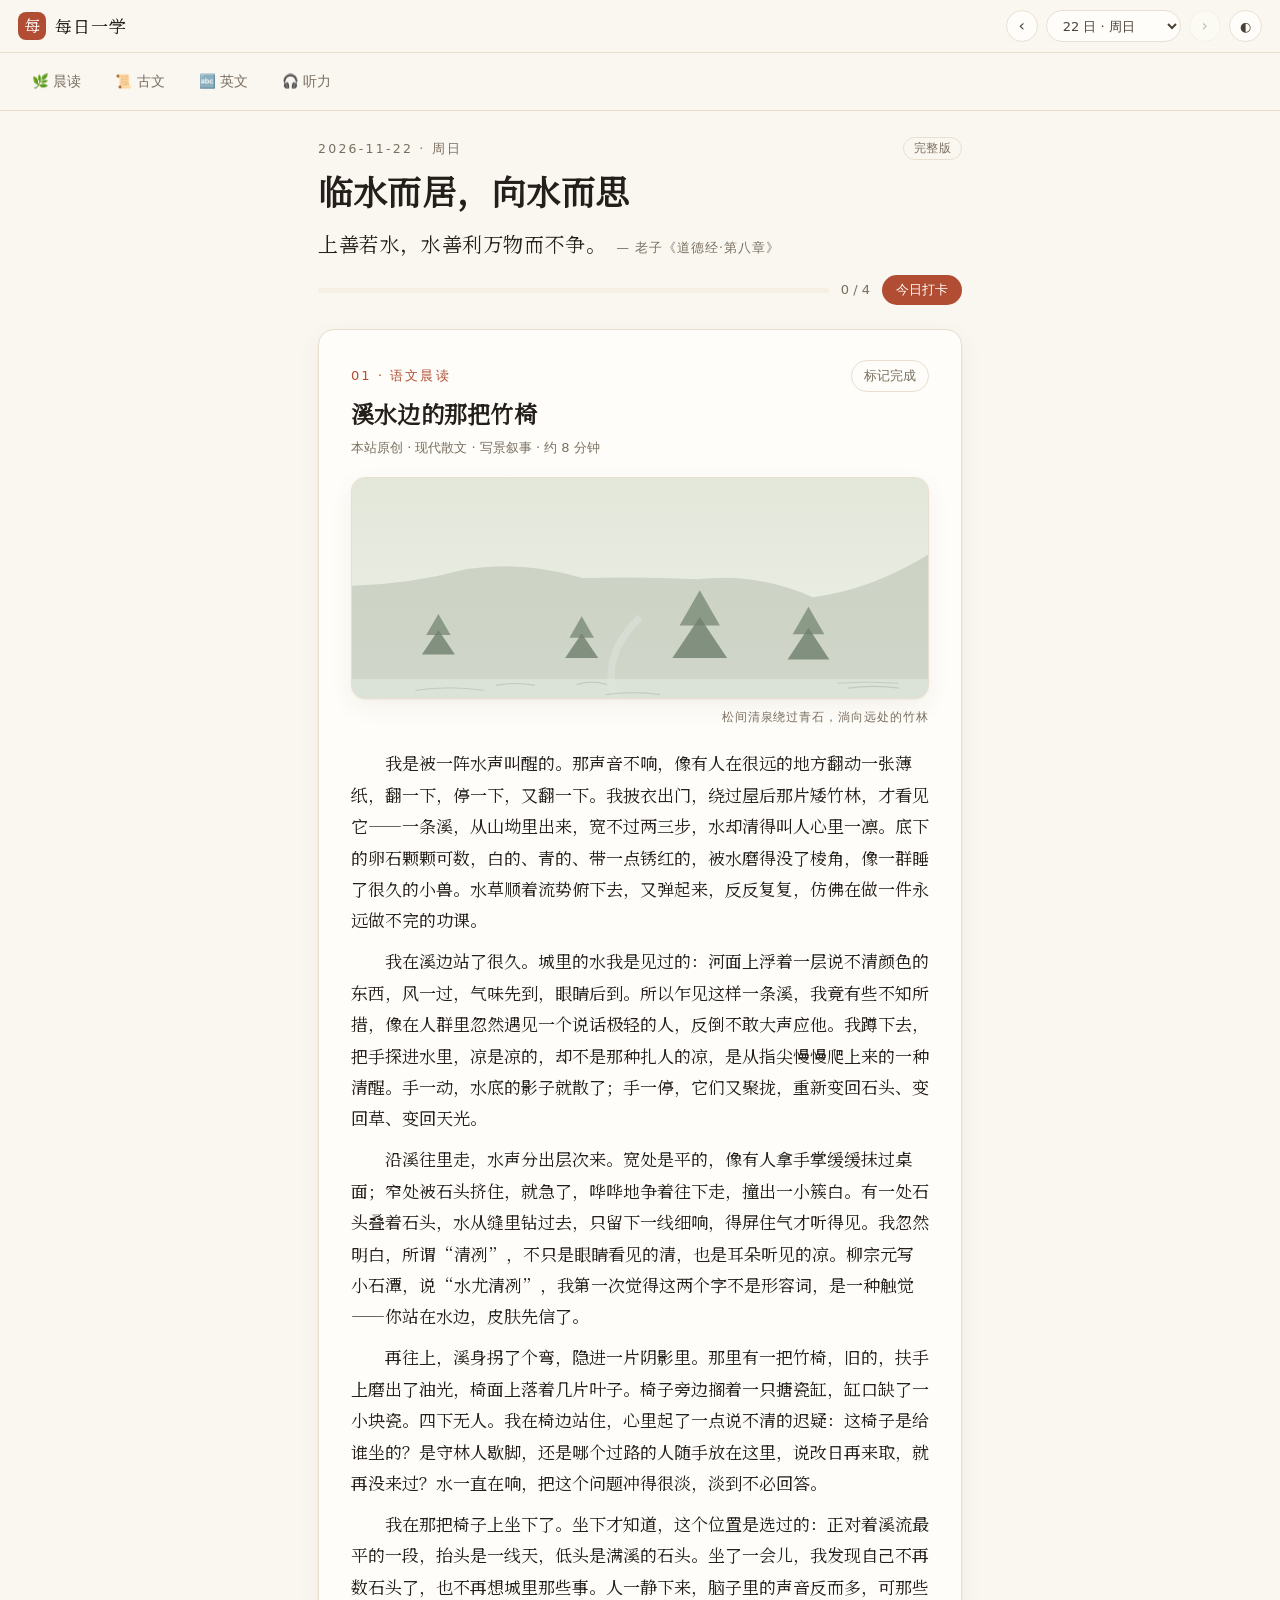
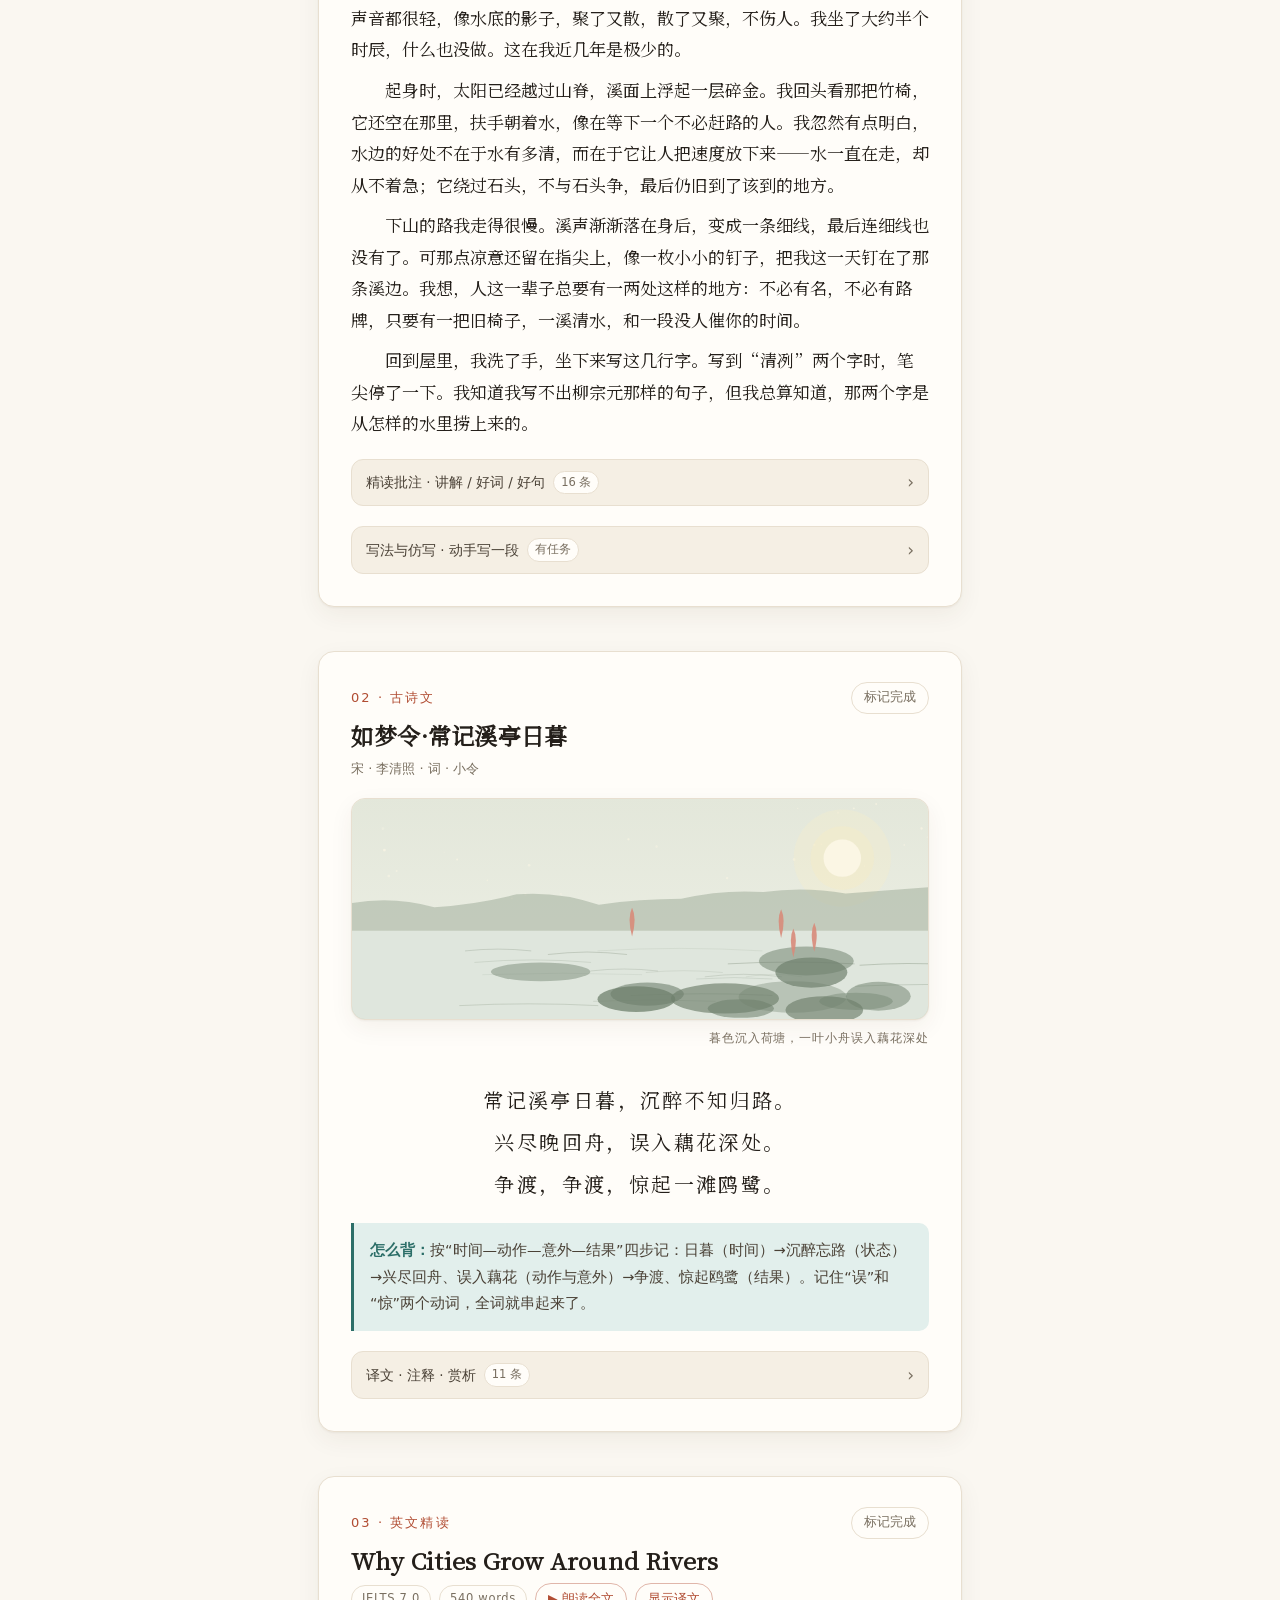
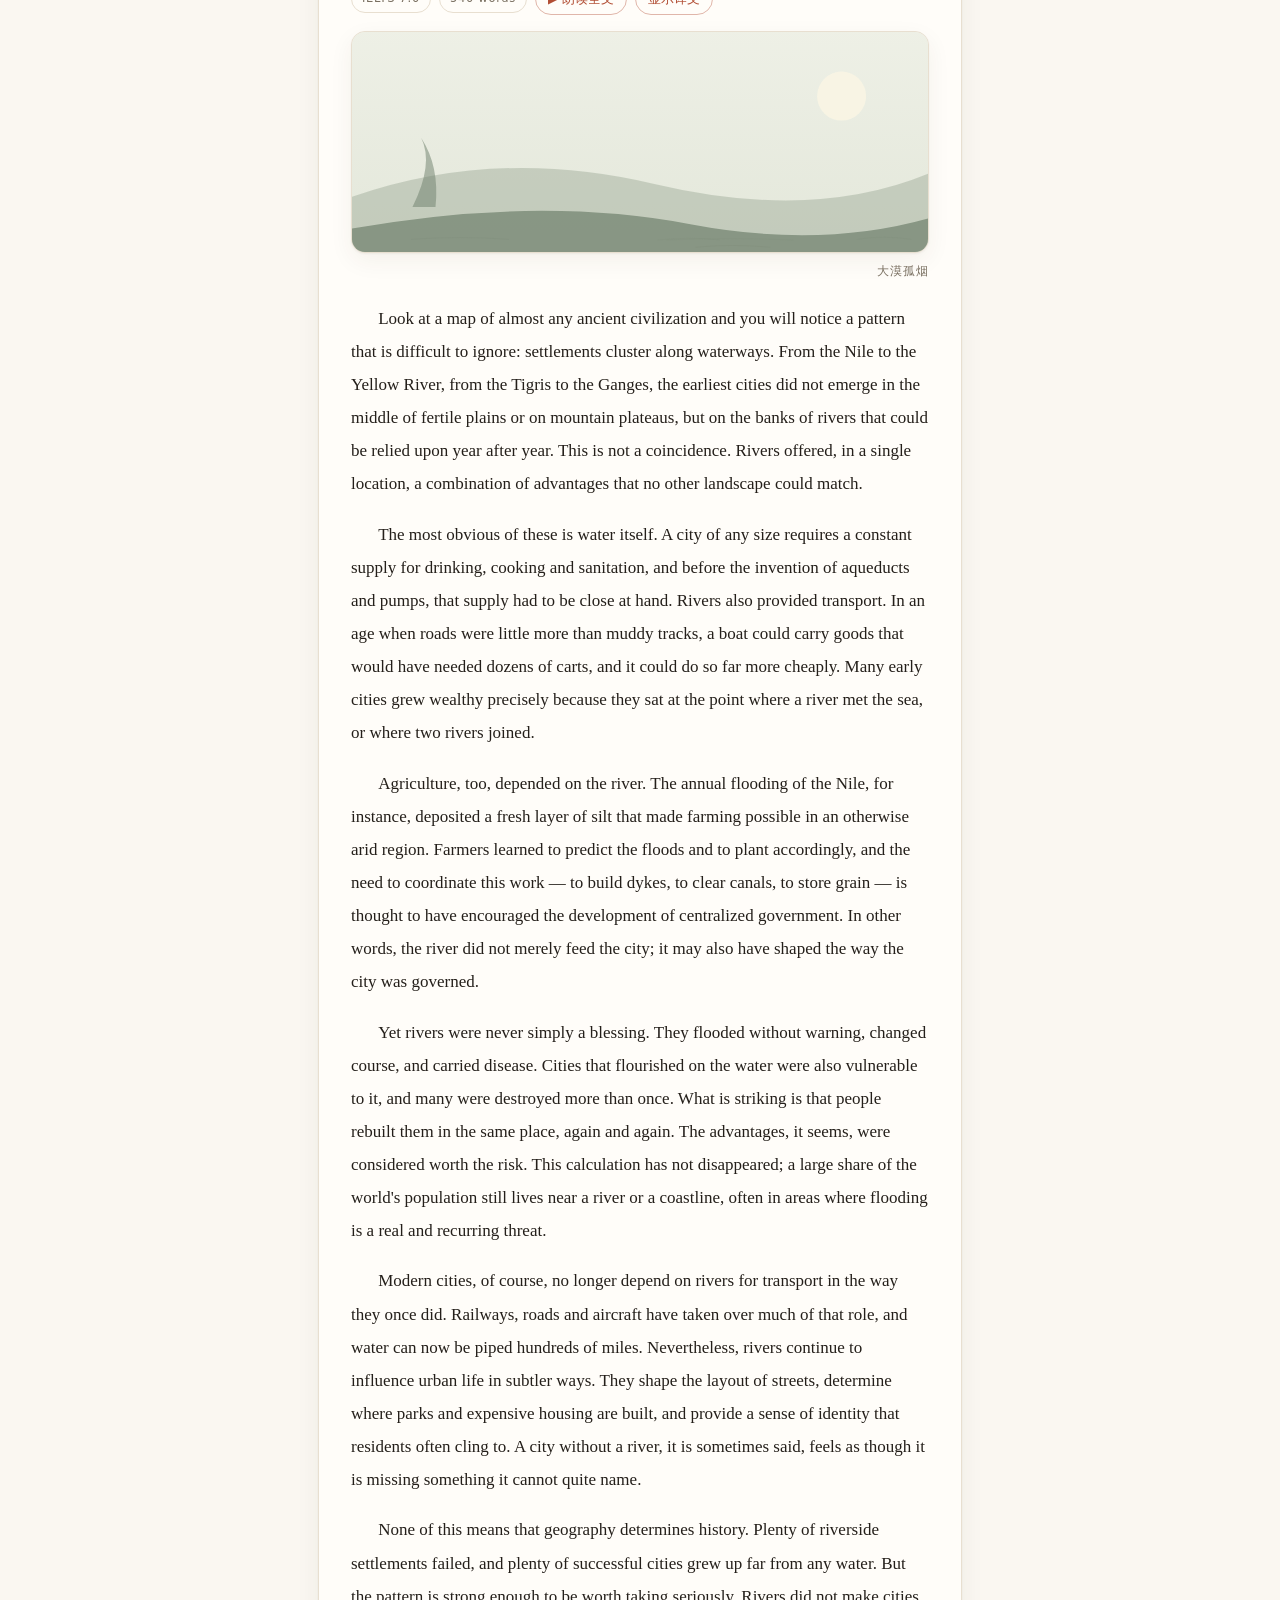
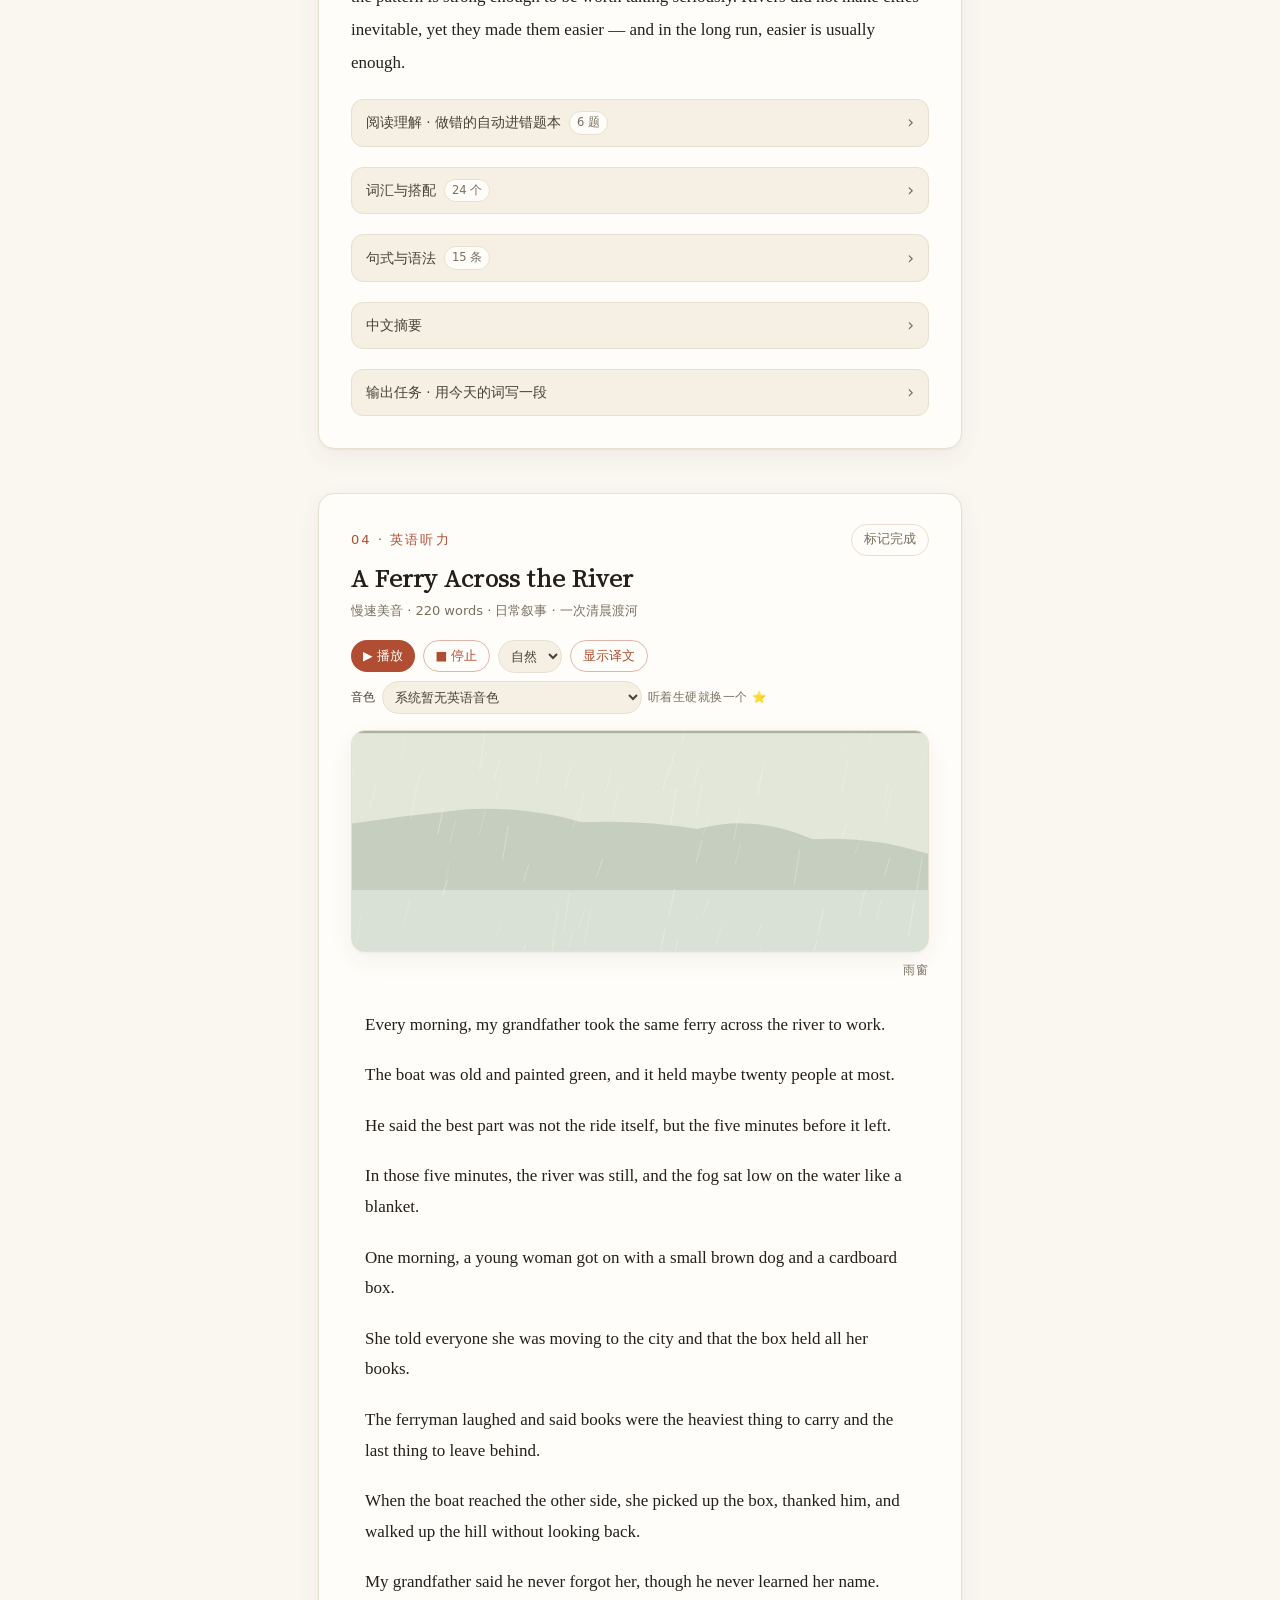
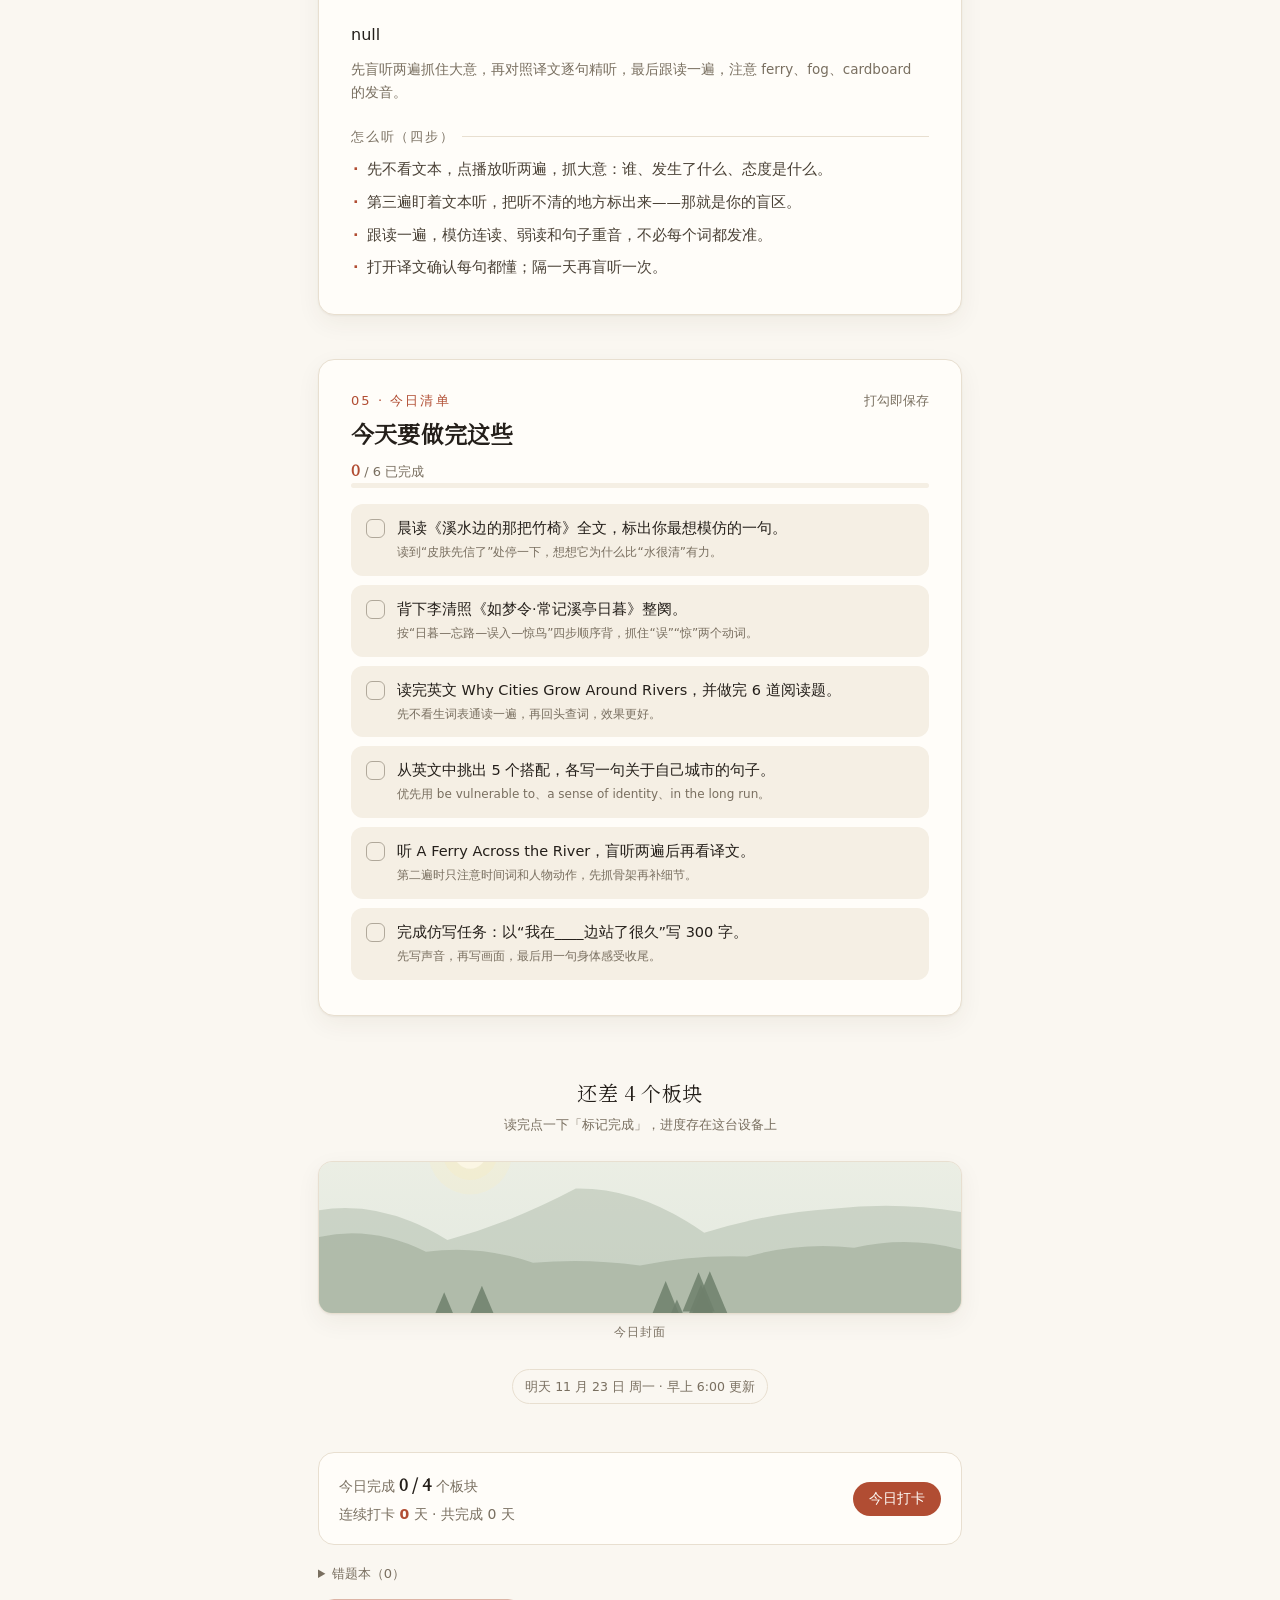
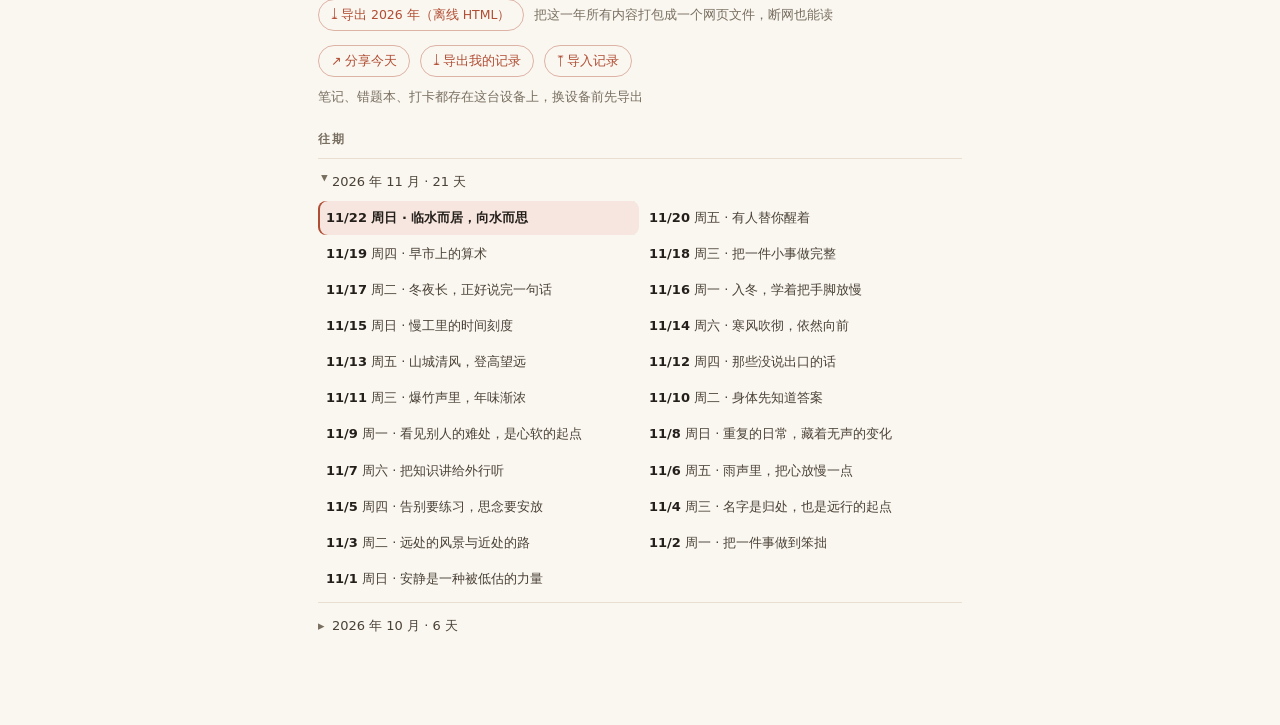
==== index.html @ aa4f572f "content: 2026-11-20（补更第五天） - 语文《有人替你醒着》1307 字：以时间表写夜班群像，落在「承认」而非「致敬」 - 古诗文 张继《枫桥夜泊》 - 英文 The Economy" ====
<!DOCTYPE html>
<html lang="zh-CN">
<head>
<meta charset="utf-8">
<meta name="viewport" content="width=device-width, initial-scale=1, viewport-fit=cover">
<meta name="theme-color" content="#faf7f1">
<meta name="description" content="每天一篇原创散文、一首古诗、一篇雅思级英文精读、一段自创美音听力，配今日一句与任务清单。">
<meta name="robots" content="index,follow">
<title>每日一学 · 晨读 / 古文 / 英文 / 听力</title>

<!-- 站点身份与分享卡片；具体某一天的标题/描述由 app.js 按当天内容覆盖 -->
<link rel="canonical" href="https://qing-qian152.github.io/knowledges-shared-station/">
<meta property="og:site_name" content="每日一学">
<meta property="og:locale" content="zh_CN">
<meta property="og:type" content="website">
<meta property="og:title" content="每日一学 · 晨读 / 古文 / 英文 / 听力">
<meta property="og:description" content="每天一篇原创散文、一首古诗、一篇雅思级英文精读、一段自创美音听力。">
<meta property="og:url" content="https://qing-qian152.github.io/knowledges-shared-station/">
<meta property="og:image" content="https://qing-qian152.github.io/knowledges-shared-station/assets/icon-512.png">
<meta name="twitter:card" content="summary_large_image">

<link rel="manifest" href="manifest.json">
<link rel="icon" type="image/png" sizes="64x64" href="assets/favicon.png">
<link rel="apple-touch-icon" href="assets/apple-touch-icon.png">
<meta name="apple-mobile-web-app-capable" content="yes">
<meta name="mobile-web-app-capable" content="yes">
<meta name="apple-mobile-web-app-status-bar-style" content="default">
<meta name="apple-mobile-web-app-title" content="每日一学">
<link rel="stylesheet" href="assets/style.css">
</head>
<body>

<header class="topbar">
  <div class="brand">
    <span class="brand-mark">每</span>
    <span class="brand-name">每日一学</span>
  </div>
  <div class="topbar-right">
    <button id="prevDay" class="icon-btn step-btn" aria-label="前一天" title="前一天">‹</button>
    <select id="dateSel" class="date-sel" aria-label="选择日期"></select>
    <button id="nextDay" class="icon-btn step-btn" aria-label="后一天" title="后一天">›</button>
    <button id="themeBtn" class="icon-btn" aria-label="外观设置" aria-expanded="false" title="外观：配色 · 字体 · 字号">◐</button>
  </div>
</header>

<nav class="tabs" id="tabs" aria-label="今日板块"></nav>

<main id="main">
  <div class="loading" id="loading">正在载入今日内容…</div>
</main>

<noscript>
  <div class="noscript-box">
    <h1>每日一学</h1>
    <p>每天一篇原创散文、一首古诗、一篇雅思级英文精读、一段自创美音听力，配今日一句与任务清单。</p>
    <p>正文由浏览器脚本渲染，请开启 JavaScript 后访问。已发布的内容如下：</p>
    <!--ARCHIVE:START-->
<h3>2026 年 11 月 · 21 天</h3>
<ul>
<li><a href="?d=2026-11-22">11/22 周日 · 临水而居，向水而思</a></li>
<li><a href="?d=2026-11-20">11/20 周五 · 有人替你醒着</a></li>
<li><a href="?d=2026-11-19">11/19 周四 · 早市上的算术</a></li>
<li><a href="?d=2026-11-18">11/18 周三 · 把一件小事做完整</a></li>
<li><a href="?d=2026-11-17">11/17 周二 · 冬夜长，正好说完一句话</a></li>
<li><a href="?d=2026-11-16">11/16 周一 · 入冬，学着把手脚放慢</a></li>
<li><a href="?d=2026-11-15">11/15 周日 · 慢工里的时间刻度</a></li>
<li><a href="?d=2026-11-14">11/14 周六 · 寒风吹彻，依然向前</a></li>
<li><a href="?d=2026-11-13">11/13 周五 · 山城清风，登高望远</a></li>
<li><a href="?d=2026-11-12">11/12 周四 · 那些没说出口的话</a></li>
<li><a href="?d=2026-11-11">11/11 周三 · 爆竹声里，年味渐浓</a></li>
<li><a href="?d=2026-11-10">11/10 周二 · 身体先知道答案</a></li>
<li><a href="?d=2026-11-09">11/9 周一 · 看见别人的难处，是心软的起点</a></li>
<li><a href="?d=2026-11-08">11/8 周日 · 重复的日常，藏着无声的变化</a></li>
<li><a href="?d=2026-11-07">11/7 周六 · 把知识讲给外行听</a></li>
<li><a href="?d=2026-11-06">11/6 周五 · 雨声里，把心放慢一点</a></li>
<li><a href="?d=2026-11-05">11/5 周四 · 告别要练习，思念要安放</a></li>
<li><a href="?d=2026-11-04">11/4 周三 · 名字是归处，也是远行的起点</a></li>
<li><a href="?d=2026-11-03">11/3 周二 · 远处的风景与近处的路</a></li>
<li><a href="?d=2026-11-02">11/2 周一 · 把一件事做到笨拙</a></li>
<li><a href="?d=2026-11-01">11/1 周日 · 安静是一种被低估的力量</a></li>
</ul>
<h3>2026 年 10 月 · 6 天</h3>
<ul>
<li><a href="?d=2026-10-31">10/31 周六 · 给自己留一条退路，心才不慌</a></li>
<li><a href="?d=2026-10-30">10/30 周五 · 秋日有清欢，秩序自心生</a></li>
<li><a href="?d=2026-10-29">10/29 周四 · 故乡是可以吃的</a></li>
<li><a href="?d=2026-10-28">10/28 周三 · 一封信，抵得万金</a></li>
<li><a href="?d=2026-10-27">10/27 周二 · 在无人处，听见自己</a></li>
<li><a href="?d=2026-10-26">10/26 周一 · 时间是怎么被偷走的</a></li>
</ul>
<!--ARCHIVE:END-->
  </div>
</noscript>

<footer class="footer" id="footer"></footer>

<script src="assets/art.js" defer></script>
<script src="assets/app.js" defer></script>
<script src="assets/pwa.js" defer></script>
</body>
</html>
---- assets/style.css ----
/* 每日一学 —— 样式表
   风格：纸感暖色，中文宋体为主，英文衬线，移动优先 */

/* ---------- 配色主题 ----------
   六个主题：素纸（默认）/ 竹青 / 天青 / 茶褐 / 墨夜 / 暮色
   全部低饱和、低对比，长时间阅读不刺眼；深色不用纯黑、浅色不用纯白。
   配色由 index.html 上的 data-theme 切换，app.js 里的外观面板负责写值。 */
:root {
  --bg: #faf7f1;
  --surface: #fffdf9;
  --surface-2: #f5efe4;
  --ink: #241f1a;
  --ink-2: #4a4136;
  /* 原来的 #857a69 在纸底上只有 3.94:1，小字不达 AA；加深到 4.6:1 */
  --muted: #796f60;
  --line: #e8dfd0;
  --accent: #b14d33;
  --accent-soft: #f6e6df;
  --teal: #2c6e68;
  --teal-soft: #e2efec;
  --gold: #9a7223;
  --gold-soft: #f6edda;
  --ok: #2f7d52;
  --bad: #b23b3b;
  --shadow: 0 1px 2px rgba(60, 44, 24, .05), 0 8px 24px rgba(60, 44, 24, .06);

  --ff-song: "Songti SC", "STSong", "Source Han Serif SC", "Noto Serif SC", "DLSong", "SimSun", serif;
  --ff-hei: "PingFang SC", "HarmonyOS Sans SC", "Microsoft YaHei", "Noto Sans SC", system-ui, sans-serif;
  --ff-kai: "DLWenKai", "Kaiti SC", "STKaiti", "KaiTi", "楷体", "Noto Serif SC", serif;
  --ff-kai2: "DLKai2", "KaiTi", "Kaiti SC", "STKaiti", serif;
  --ff-fs: "DLFangSong", "FangSong", "STFangsong", "华文仿宋", serif;
  --ff-sans: system-ui, -apple-system, "Segoe UI", "PingFang SC", "Microsoft YaHei", sans-serif;
  --ff-en-serif: "Iowan Old Style", "Palatino Linotype", Palatino, Georgia, "Times New Roman", serif;
  --ff-en-sans: "Segoe UI", "Inter", "Helvetica Neue", Arial, system-ui, sans-serif;
  --ff-en-mono: "SF Mono", "Cascadia Mono", "JetBrains Mono", "Consolas", ui-monospace, monospace;

  /* 下面三个由 data-zh / data-en 改写 */
  --ff-serif: var(--ff-song);
  --ff-prose: var(--ff-song);
  /* 中文小字（英文译文、听力译文里的中文）也跟着主题字体走 */
  --ff-cn: var(--ff-serif);
  --ff-en: var(--ff-en-serif);

  --fs: 16px;
  color-scheme: light;
}

/* ---------- 自托管中文网络字体 ----------
   四套 OFL 开源字体的常用字子集（每套约 6900 字）。
   只有「宋体」走系统优先：iOS/macOS 自带宋体、装了思源宋体的设备直接命中，
   一个字节都不用下（默认字体就是宋体，所以这项省下的流量最大）。
   楷书 / 文楷 / 仿宋 仍然 webfont 优先 —— 这三款的差别只有靠自带字体才看得出来，
   用系统楷体顶替会让三个选项长得一模一样；而且它们是用户主动选的，按需下载合理。
   想强制统一观感，把 --ff-song 里的 "DLSong" 挪回最前面即可。 */
@font-face {
  font-family: "DLSong";
  src: url("fonts/song.woff2") format("woff2");
  font-weight: 400;
  font-style: normal;
  font-display: swap;
}
@font-face {
  font-family: "DLWenKai";
  src: url("fonts/wenkai.woff2") format("woff2");
  font-weight: 400;
  font-style: normal;
  font-display: swap;
}
@font-face {
  font-family: "DLKai2";
  src: url("fonts/kai2.woff2?v=2") format("woff2");
  font-weight: 400;
  font-style: normal;
  font-display: swap;
}
@font-face {
  font-family: "DLFangSong";
  src: url("fonts/fangsong.woff2") format("woff2");
  font-weight: 400;
  font-style: normal;
  font-display: swap;
}

/* 竹青：护眼绿 */
:root[data-theme="green"] {
  --bg: #edf2e9;
  --surface: #f7faf3;
  --surface-2: #e2eade;
  --ink: #1f2a1c;
  --ink-2: #3f4d3a;
  --muted: #636f5d;
  --line: #d6e0d0;
  --accent: #4a7c59;
  --accent-soft: #dcebd8;
  --teal: #3a6f66;
  --teal-soft: #d7e8e3;
  --gold: #82763a;
  --gold-soft: #ece7cf;
  --ok: #3f7d4a;
  --bad: #a84a3f;
  --shadow: 0 1px 2px rgba(40, 60, 35, .05), 0 8px 24px rgba(40, 60, 35, .07);
}

/* 天青：淡蓝灰 */
:root[data-theme="sky"] {
  --bg: #eef3f6;
  --surface: #f8fbfd;
  --surface-2: #e2ebf1;
  --ink: #1b2733;
  --ink-2: #3a4a58;
  --muted: #5f6e7b;
  --line: #d5e1e9;
  --accent: #3b6f96;
  --accent-soft: #dce9f2;
  --teal: #2f6f6a;
  --teal-soft: #d9eae6;
  --gold: #7f6f34;
  --gold-soft: #ece6d3;
  --ok: #37795a;
  --bad: #a8494a;
  --shadow: 0 1px 2px rgba(30, 50, 70, .05), 0 8px 24px rgba(30, 50, 70, .07);
}

/* 茶褐：更暖的旧书感 */
:root[data-theme="sepia"] {
  --bg: #f3ead9;
  --surface: #fbf4e6;
  --surface-2: #ece0c9;
  --ink: #2a2118;
  --ink-2: #4a3c2c;
  --muted: #78664c;
  --line: #e0d2b6;
  --accent: #9c5a2c;
  --accent-soft: #f3e0cb;
  --teal: #5a6f5a;
  --teal-soft: #e3e7d6;
  --gold: #8a6a1f;
  --gold-soft: #f0e2c2;
  --ok: #56794a;
  --bad: #a4483c;
  --shadow: 0 1px 2px rgba(70, 50, 20, .06), 0 8px 24px rgba(70, 50, 20, .08);
}

/* 墨夜：冷调深色（不用纯黑） */
:root[data-theme="ink"],
:root[data-theme="dark"] {
  --bg: #141719;
  --surface: #1b1f22;
  --surface-2: #23282c;
  --ink: #e6e8e4;
  --ink-2: #c4cacd;
  --muted: #8a949a;
  --line: #2b3135;
  --accent: #7fb2c4;
  --accent-soft: #1d2a30;
  --teal: #6fb3a8;
  --teal-soft: #162826;
  --gold: #c9a662;
  --gold-soft: #262117;
  --ok: #6fbb92;
  --bad: #dd8b84;
  --shadow: 0 1px 2px rgba(0, 0, 0, .3), 0 8px 24px rgba(0, 0, 0, .26);
  color-scheme: dark;
}

/* 暮色：暖调深色，夜里偏暖不蓝 */
:root[data-theme="dusk"] {
  --bg: #191418;
  --surface: #211a1f;
  --surface-2: #2a222a;
  --ink: #eae2e6;
  --ink-2: #cabfc6;
  --muted: #94868e;
  --line: #332a31;
  --accent: #d08a76;
  --accent-soft: #2c1f22;
  --teal: #7fb3a8;
  --teal-soft: #1d2724;
  --gold: #cba05c;
  --gold-soft: #272017;
  --ok: #74b58e;
  --bad: #d98b86;
  --shadow: 0 1px 2px rgba(0, 0, 0, .32), 0 8px 24px rgba(20, 10, 16, .3);
  color-scheme: dark;
}

/* ---------- 字体主题 ----------
   中文五选：宋（书卷）/ 黑（清爽）/ 楷书（端正）/ 仿宋（清瘦）/ 文楷（古雅）；
   英文三选：衬线 / 无衬线 / 等宽。自托管的那四款只在选中时才下载。 */
:root[data-zh="song"]    { --ff-serif: var(--ff-song); --ff-prose: var(--ff-song); }
:root[data-zh="hei"]     { --ff-serif: var(--ff-hei); --ff-prose: var(--ff-hei); }
:root[data-zh="kai"]     { --ff-serif: var(--ff-kai); --ff-prose: var(--ff-kai); }
:root[data-zh="kai2"]    { --ff-serif: var(--ff-kai2); --ff-prose: var(--ff-kai2); }
:root[data-zh="fangsong"]{ --ff-serif: var(--ff-fs); --ff-prose: var(--ff-fs); }
:root[data-en="serif"] { --ff-en: var(--ff-en-serif); }
:root[data-en="sans"]  { --ff-en: var(--ff-en-sans); }
:root[data-en="mono"]  { --ff-en: var(--ff-en-mono); }

/* ---------- 字号三档 ---------- */
:root[data-size="s"] { --fs: 15px; }
:root[data-size="m"] { --fs: 16px; }
:root[data-size="l"] { --fs: 17.5px; }

* { box-sizing: border-box; }

html {
  scroll-behavior: smooth;
  /* 顶栏 + 板块导航的高度，锚点跳转时才不会被吸顶栏盖住 */
  scroll-padding-top: calc(var(--topbar-h) + 62px);
}

/* ---------- 键盘焦点 ----------
   全站原来没有 :focus-visible，Tab 键走过去完全看不到焦点在哪。
   outline 会跟着元素自己的圆角走，所以这里不设 border-radius。 */
:where(a, button, select, input, summary, [tabindex]):focus-visible {
  outline: 2px solid var(--accent);
  outline-offset: 2px;
}
/* 鼠标点击不要出焦点环，只保留键盘导航时的 */
:where(a, button, select, input, summary, [tabindex]):focus:not(:focus-visible) {
  outline: none;
}

@media (prefers-reduced-motion: reduce) {
  html { scroll-behavior: auto; }
  *, *::before, *::after {
    animation-duration: .01ms !important;
    animation-iteration-count: 1 !important;
    transition-duration: .01ms !important;
  }
}

body {
  margin: 0;
  background: var(--bg);
  color: var(--ink);
  font-family: var(--ff-sans);
  font-size: var(--fs);
  line-height: 1.7;
  -webkit-font-smoothing: antialiased;
  text-rendering: optimizeLegibility;
}

/* ---------- 顶栏 ---------- */
/* 顶栏实际高度：吸顶导航要用它算 top，刘海屏还要加上安全区。
   JS 里会用 ResizeObserver 把真实高度写回 --topbar-h，这里给的是首屏兜底值。 */
:root { --topbar-h: 51px; }

.topbar {
  position: sticky; top: 0; z-index: 20;
  display: flex; align-items: center; justify-content: space-between;
  gap: 12px;
  padding: 10px 18px;
  padding-top: calc(10px + env(safe-area-inset-top, 0px));
  background: color-mix(in srgb, var(--bg) 88%, transparent);
  backdrop-filter: saturate(160%) blur(12px);
  border-bottom: 1px solid var(--line);
}
/* 站名绝不允许换行：以前 390px 下会折成两行，顶栏被撑到 79px */
.brand { display: flex; align-items: center; gap: 9px; flex: 0 0 auto; }
.brand-mark {
  display: grid; place-items: center;
  width: 28px; height: 28px; border-radius: 8px;
  background: var(--accent); color: #fff;
  font-family: var(--ff-serif); font-size: 16px; line-height: 1;
  flex: 0 0 auto;
}
.brand-name {
  font-family: var(--ff-serif); font-size: 17px; letter-spacing: .06em;
  white-space: nowrap;
}
.topbar-right { display: flex; align-items: center; gap: 8px; min-width: 0; }
/* 日期选择器允许收缩，窄屏优先压缩它而不是挤压站名 */
.date-sel { min-width: 0; flex: 0 1 auto; text-overflow: ellipsis; }

@media (max-width: 400px) {
  .topbar { gap: 8px; padding-left: 14px; padding-right: 14px; }
  .topbar-right { gap: 5px; }
  .brand { gap: 7px; }
  .brand-name { font-size: 16px; letter-spacing: .02em; }
  .date-sel, .icon-btn { font-size: 12.5px; padding: 6px 9px; }
  .icon-btn { padding: 6px 8px; }
}

.date-sel, .icon-btn {
  font-family: var(--ff-sans); font-size: 13px; color: var(--ink-2);
  background: var(--surface); border: 1px solid var(--line);
  border-radius: 999px; padding: 6px 12px; cursor: pointer;
  min-height: 32px; touch-action: manipulation;
}
.icon-btn { padding: 6px 10px; line-height: 1; }
.date-sel:hover, .icon-btn:hover { border-color: var(--accent); color: var(--accent); }

/* 前一天 / 后一天 */
.step-btn {
  width: 32px; height: 32px; padding: 0; font-size: 16px; line-height: 1;
  border-radius: 999px; display: grid; place-items: center;
}
.step-btn:disabled { opacity: .32; cursor: default; border-color: var(--line); color: var(--ink-2); }

/* 导出全年 */
.export-row { display: flex; flex-wrap: wrap; align-items: center; gap: 10px; margin-top: 14px; }
.export-hint { font-size: 12.5px; color: var(--muted); line-height: 1.6; }

/* ---------- 板块导航 ---------- */
.tabs {
  position: sticky; top: var(--topbar-h); z-index: 19;
  display: flex; gap: 6px; overflow-x: auto;
  padding: 8px 18px;
  background: color-mix(in srgb, var(--bg) 92%, transparent);
  backdrop-filter: blur(10px);
  border-bottom: 1px solid var(--line);
  scrollbar-width: none;
}
/* 不支持 backdrop-filter 的浏览器把底色换成不透明，否则正文会从吸顶栏透出来 */
@supports not ((backdrop-filter: blur(1px)) or (-webkit-backdrop-filter: blur(1px))) {
  .topbar { background: var(--bg); }
  .tabs { background: var(--bg); }
}
.tabs::-webkit-scrollbar { display: none; }
.tab {
  flex: 0 0 auto;
  display: flex; align-items: center; gap: 6px;
  font-size: 13.5px; color: var(--muted);
  text-decoration: none; white-space: nowrap;
  padding: 8px 13px; border-radius: 999px;
  border: 1px solid transparent;
  min-height: 38px; touch-action: manipulation;
}
.tab:hover { color: var(--ink); background: var(--surface-2); }
.tab.active { color: var(--accent); background: var(--accent-soft); border-color: color-mix(in srgb, var(--accent) 25%, transparent); }
.tab .dot { width: 6px; height: 6px; border-radius: 50%; background: var(--line); }
.tab.done .dot { background: var(--ok); }

/* ---------- 主体 ---------- */
/* 820px 下中文正文有 41 字/行，超出舒适区；收到 680px 约 36 字 */
main { max-width: 680px; margin: 0 auto; padding: 22px 18px 40px; }
.loading { color: var(--muted); text-align: center; padding: 60px 0; font-size: 14px; }

.hero { margin: 4px 0 24px; }
.hero-top { display: flex; align-items: center; justify-content: space-between; gap: 10px; }
.hero-date { font-size: 12.5px; letter-spacing: .18em; color: var(--muted); text-transform: uppercase; }
.hero-title {
  font-family: var(--ff-serif); font-size: 30px; line-height: 1.35;
  margin: 8px 0 14px; letter-spacing: .02em; font-weight: 600;
}
/* 首屏那一行：进度条 + 完成数 + 打卡 */
.hero-meta {
  display: flex; align-items: center; gap: 12px; flex-wrap: wrap;
  font-size: 13px; color: var(--muted);
}
.hero-bar {
  flex: 1 1 120px; min-width: 80px; height: 5px;
  background: var(--surface-2); border-radius: 99px; overflow: hidden;
}
.hero-bar > i { display: block; height: 100%; width: 0; background: linear-gradient(90deg, var(--accent), var(--gold)); transition: width .35s ease; }
.hero-prog-text { font-variant-numeric: tabular-nums; white-space: nowrap; font-size: 13px; }
/* 每日一句并入开篇：书法味保留，但不再独占一屏 */
.hero-quote {
  display: flex; flex-wrap: wrap; align-items: baseline; gap: 2px 10px;
  margin: 0 0 16px;
}
.hero-quote-text {
  font-family: "STXingkai", "华文行楷", "Kaiti SC", "STKaiti", "KaiTi", "楷体", var(--ff-serif);
  font-size: 20px; line-height: 1.55; letter-spacing: .03em; color: var(--ink);
}
.hero-quote-text.en { font-family: var(--ff-en); font-style: italic; font-size: 18px; letter-spacing: .01em; }
.hero-quote-by { font-size: 12.5px; color: var(--muted); letter-spacing: .08em; }
.hero-quote-by::before { content: "—\00a0"; }
.btn.tiny { padding: 6px 14px; font-size: 12.5px; min-height: 30px; }
.btn.tiny.is-on {
  background: transparent; color: var(--ok);
  border: 1px solid color-mix(in srgb, var(--ok) 45%, transparent);
}

.card {
  background: var(--surface);
  border: 1px solid var(--line);
  border-radius: 16px;
  padding: 26px 24px 22px;
  margin: 0 0 44px;
  box-shadow: var(--shadow);
  scroll-margin-top: calc(var(--topbar-h) + 62px);
}
.card-head {
  display: flex; align-items: center; justify-content: space-between; gap: 10px;
  margin-bottom: 4px;
}
.kicker { font-size: 13px; letter-spacing: .16em; color: var(--accent); text-transform: uppercase; }
.done-btn {
  font-family: var(--ff-sans); font-size: 12.5px; color: var(--muted);
  background: transparent; border: 1px solid var(--line); border-radius: 999px;
  padding: 6px 12px; cursor: pointer; white-space: nowrap;
  min-height: 32px; touch-action: manipulation;
}
.done-btn:hover { border-color: var(--teal); color: var(--teal); }
.done-btn.is-done { color: var(--ok); border-color: color-mix(in srgb, var(--ok) 45%, transparent); background: color-mix(in srgb, var(--ok) 8%, transparent); }

.card h2 {
  font-family: var(--ff-serif); font-size: 23px; line-height: 1.4;
  margin: 6px 0 6px; font-weight: 600; letter-spacing: .01em;
}
.byline { font-size: 13px; color: var(--muted); margin-bottom: 18px; }
.byline em { font-style: normal; color: var(--ink-2); }

/* ---------- 中文正文 ---------- */
/* 行高从 2.0 收到 1.85，段间距从 1.1em 收到 0.55em —— 首行缩进已经足够分段，
   两种信号叠加会让长文读起来"发飘"。 */
.prose { font-family: var(--ff-prose); font-size: 17px; line-height: 1.85; color: var(--ink); }
.prose p { margin: 0 0 .55em; text-indent: 2em; }
.prose p:last-child { margin-bottom: 0; }

.zh-title-line { font-family: var(--ff-serif); font-size: 15px; color: var(--muted); letter-spacing: .1em; }

/* 文言/诗句 */
.poem-body {
  font-family: var(--ff-serif); font-size: 20px; line-height: 2.1; text-align: center;
  padding: 10px 0 4px; letter-spacing: .12em;
}
.poem-body p { margin: 0; }

/* ---------- 讲解块 ---------- */
.block { margin-top: 22px; }
.block-title {
  display: flex; align-items: center; gap: 8px;
  font-size: 12.5px; letter-spacing: .14em; color: var(--muted); text-transform: uppercase;
  margin-bottom: 10px;
}
.block-title::after { content: ""; flex: 1; height: 1px; background: var(--line); }

.item { padding: 12px 0; border-bottom: 1px dashed var(--line); }
.item:last-child { border-bottom: 0; padding-bottom: 0; }
.item-q { font-family: var(--ff-serif); font-size: 16px; color: var(--ink); margin-bottom: 4px; }
.item-a { font-size: 14.5px; color: var(--ink-2); line-height: 1.85; }
.item-a b { color: var(--accent); font-weight: 600; }
.item-q a { color: inherit; text-decoration: none; border-bottom: 1px solid var(--line); }
.item-q a:hover { color: var(--accent); border-bottom-color: var(--accent); }

.tag-word {
  display: inline-block; font-family: var(--ff-serif); font-size: 15px;
  color: var(--accent); background: var(--accent-soft);
  padding: 1px 7px; border-radius: 5px; margin-right: 6px;
}

.note-list { margin: 0; padding: 0; list-style: none; }
.note-list li { position: relative; padding-left: 16px; font-size: 14.5px; color: var(--ink-2); margin-bottom: 8px; }
.note-list li::before { content: "·"; position: absolute; left: 2px; color: var(--accent); font-weight: 700; }

.callout {
  margin-top: 18px; padding: 14px 16px;
  background: var(--accent-soft); border-left: 3px solid var(--accent);
  border-radius: 0 10px 10px 0; font-size: 14.5px; color: var(--ink-2); line-height: 1.85;
}
.callout b { color: var(--accent); }
.callout.teal { background: var(--teal-soft); border-left-color: var(--teal); }
.callout.teal b { color: var(--teal); }
.callout.gold { background: var(--gold-soft); border-left-color: var(--gold); }
.callout.gold b { color: var(--gold); }

/* ---------- 英文正文 ---------- */
.en-prose {
  font-family: var(--ff-en); font-size: 17px; line-height: 1.95; color: var(--ink);
}
.en-para { margin: 0 0 1em; }
.en-para:last-child { margin-bottom: 0; }
.en-para p { margin: 0; text-indent: 1.6em; }

/* 段落译文：默认收起，点「显示译文」后逐段出现 */
.trans {
  display: none;
  margin-top: 8px; padding: 8px 14px;
  border-left: 3px solid var(--accent);
  background: var(--accent-soft);
  border-radius: 0 8px 8px 0;
  font-family: var(--ff-cn); font-size: 14.5px; line-height: 1.9;
  color: var(--ink-2); text-indent: 0;
}
.show-trans .trans { display: block; }
.btn.on {
  background: var(--accent); color: #fff;
  border-color: transparent;
}
.en-meta { display: flex; gap: 8px; flex-wrap: wrap; margin-bottom: 16px; align-items: center; }
.pill {
  font-size: 11.5px; letter-spacing: .06em; color: var(--muted);
  border: 1px solid var(--line); border-radius: 999px; padding: 3px 10px;
}

/* 生词卡 */
.vocab-grid { display: grid; grid-template-columns: 1fr; gap: 10px; }
.vocab {
  border: 1px solid var(--line); border-radius: 12px; padding: 12px 14px;
  background: var(--surface); cursor: pointer; transition: border-color .15s, background .15s;
}
.vocab:hover { border-color: color-mix(in srgb, var(--teal) 40%, var(--line)); }
.vocab-top { display: flex; align-items: baseline; gap: 8px; }
.vocab-w { font-family: var(--ff-en); font-size: 17px; font-weight: 600; color: var(--ink); }
.vocab-pos { font-size: 12px; color: var(--muted); font-style: italic; }
.vocab-cn { font-size: 14px; color: var(--teal); margin-top: 3px; }
.vocab-cn.hidden-cn { color: transparent; background: var(--surface-2); border-radius: 4px; user-select: none; }
.vocab-ex { font-family: var(--ff-en); font-size: 13.5px; color: var(--muted); margin-top: 6px; line-height: 1.6; }
.vocab-ex.hidden-cn { color: transparent; background: var(--surface-2); border-radius: 4px; }

/* ---------- 题目 ---------- */
.quiz { padding: 16px 0; border-bottom: 1px dashed var(--line); }
.quiz:last-of-type { border-bottom: 0; }
.quiz-q { font-size: 15px; color: var(--ink); margin: 0 0 10px; line-height: 1.75; }
.quiz-q b { color: var(--accent); margin-right: 6px; }
.opts { display: flex; flex-direction: column; gap: 7px; }
.opt {
  text-align: left; font-family: var(--ff-sans); font-size: 14.5px; line-height: 1.6;
  color: var(--ink-2); background: var(--surface-2);
  border: 1px solid transparent; border-radius: 10px;
  padding: 9px 13px; cursor: pointer; transition: all .12s;
}
.opt:hover { border-color: var(--line); background: var(--surface); }
.opt.correct { border-color: var(--ok); background: color-mix(in srgb, var(--ok) 10%, transparent); color: var(--ok); }
.opt.wrong { border-color: var(--bad); background: color-mix(in srgb, var(--bad) 9%, transparent); color: var(--bad); }
.opt[disabled] { cursor: default; }
.quiz-explain {
  margin-top: 10px; font-size: 14px; color: var(--ink-2); line-height: 1.8;
  padding: 10px 13px; background: var(--surface-2); border-radius: 10px;
}
.quiz-explain b { color: var(--teal); }

/* ---------- 听力 ---------- */
.listen-controls {
  display: flex; gap: 8px; flex-wrap: wrap; align-items: center;
  margin: 4px 0 16px;
}
.listen-controls.tight { margin: -8px 0 16px; gap: 6px; }
.listen-lab {
  font-family: var(--ff-sans); font-size: 12px; letter-spacing: .04em;
  color: var(--ink-2); white-space: nowrap;
}
.listen-lab.dim { color: var(--muted); font-size: 11.5px; }
.voice-sel { max-width: 100%; flex: 0 1 260px; min-width: 0; }
@media (max-width: 520px) {
  .voice-sel { flex: 1 1 100%; }
  .listen-lab.dim { display: none; }
}
.speed-sel {
  font: inherit; font-family: var(--ff-sans); font-size: 12.5px;
  padding: 7px 8px; border-radius: 999px;
  border: 1px solid var(--line); background: var(--surface-2); color: var(--ink-2);
  cursor: pointer; min-height: 32px;
}
.listen-lines { margin: 0 0 14px; }
.listen-line { padding: 9px 14px; border-radius: 10px; transition: background .2s ease, box-shadow .2s ease; }
.listen-line + .listen-line { margin-top: 2px; }
.listen-line.playing {
  background: color-mix(in srgb, var(--teal) 13%, transparent);
  box-shadow: inset 3px 0 0 var(--teal);
}
.listen-en {
  margin: 0; font-family: var(--ff-en); font-size: 17px; line-height: 1.8; color: var(--ink);
}
.listen-trans {
  display: none; margin: 6px 0 0;
  font-family: var(--ff-cn); font-size: 14.5px; line-height: 1.85; color: var(--muted);
}
.show-trans .listen-trans { display: block; }
.listen-note { margin-top: 10px; font-size: 13.5px; color: var(--muted); line-height: 1.7; }

.audio-row { display: flex; gap: 8px; flex-wrap: wrap; align-items: center; margin: 14px 0 6px; }
.btn {
  font-family: var(--ff-sans); font-size: 13.5px; color: var(--surface);
  background: var(--accent); border: 0; border-radius: 999px;
  padding: 8px 16px; cursor: pointer;
}
.btn:hover { filter: brightness(1.06); }
.btn.ghost { background: transparent; color: var(--accent); border: 1px solid color-mix(in srgb, var(--accent) 40%, transparent); }
.btn.small { padding: 6px 12px; font-size: 12.5px; min-height: 32px; }
.btn:disabled { opacity: .5; cursor: not-allowed; }

/* 无 JS 时的兜底页：给爬虫和关掉脚本的读者一点真实内容 */
.noscript-box {
  max-width: 680px; margin: 0 auto; padding: 24px 18px 0;
  font-size: 14px; color: var(--ink-2); line-height: 1.8;
}
.noscript-box h1 { font-family: var(--ff-serif); font-size: 24px; color: var(--ink); margin: 0 0 10px; }
.noscript-box h3 {
  font-family: var(--ff-sans); font-size: 12px; font-weight: 600;
  letter-spacing: .12em; color: var(--muted); text-transform: uppercase;
  margin: 16px 0 6px;
}
.noscript-box p { margin: 0 0 10px; }
.noscript-box ul { list-style: none; padding: 0; display: grid; gap: 2px; }
@media (min-width: 560px) { .noscript-box ul { grid-template-columns: 1fr 1fr; } }
.noscript-box a { color: var(--accent); text-decoration: none; padding: 4px 0; display: block; }

.sent-line { margin: 0 0 12px; font-size: 15px; line-height: 1.75; }
.sent {
  font-family: var(--ff-en); font-size: 16px; color: var(--ink);
  border-radius: 4px; padding: 1px 2px; cursor: pointer;
}
.sent:hover { background: var(--surface-2); }
.sent.playing { background: var(--gold-soft); box-shadow: inset 0 -2px 0 var(--gold); }
.sent-tr { display: block; font-size: 13.5px; color: var(--muted); margin-top: 2px; }

/* ---------- AI 知识 ---------- */
.ai-term { font-family: var(--ff-serif); font-size: 26px; margin: 2px 0 4px; }
.ai-oneliner {
  font-size: 15.5px; color: var(--ink-2); padding: 12px 0 14px;
  border-bottom: 1px solid var(--line); line-height: 1.8;
}
.ai-oneliner b { color: var(--accent); }

/* ---------- 笔记与输入 ---------- */
textarea {
  width: 100%; min-height: 92px; resize: vertical;
  font-family: var(--ff-sans); font-size: 14.5px; line-height: 1.75; color: var(--ink);
  background: var(--surface-2); border: 1px solid var(--line); border-radius: 12px;
  padding: 12px 14px; margin-top: 8px;
}
textarea:focus { outline: 2px solid color-mix(in srgb, var(--accent) 30%, transparent); outline-offset: 1px; }
textarea::placeholder { color: var(--muted); }
.save-hint { font-size: 11.5px; color: var(--muted); margin-top: 5px; }

/* ---------- 页脚 / 打卡 ---------- */
/* 底部留出安全间距：右下角有「安装到桌面」悬浮按钮，太窄会把最后一行字盖住 */
.footer {
  max-width: 680px; margin: 0 auto;
  padding: 0 18px calc(84px + env(safe-area-inset-bottom, 0px));
}
.checkin {
  display: flex; align-items: center; justify-content: space-between; gap: 14px;
  flex-wrap: wrap;
  padding: 18px 20px; border-radius: 16px;
  background: var(--surface); border: 1px solid var(--line);
}
.checkin-txt { font-size: 14px; color: var(--muted); }
.checkin-txt b { color: var(--ink); font-size: 16px; font-family: var(--ff-serif); }
.checkin-txt .streak { color: var(--accent); font-weight: 600; }

.wrongbook { margin-top: 18px; font-size: 13.5px; }
.wrongbook summary { cursor: pointer; color: var(--muted); font-size: 13px; }
.wrong-item { padding: 10px 0; border-bottom: 1px dashed var(--line); }
.wrong-item:last-child { border-bottom: 0; }
.wrong-item .wq { color: var(--ink); }
.wrong-item .wa { color: var(--muted); font-size: 13px; }

.empty { color: var(--muted); font-size: 14px; padding: 20px 0; text-align: center; }

/* ---------- 每日一句 ---------- */
.quote {
  position: relative;
  margin: 2px 0 30px;
  padding: 32px 16px 24px;
  text-align: center;
  border-top: 1px solid var(--line);
  border-bottom: 1px solid var(--line);
}
.quote::before {
  content: "\201C";
  position: absolute; top: -16px; left: 50%; transform: translateX(-50%);
  font-family: var(--ff-en); font-size: 46px; line-height: 1;
  color: color-mix(in srgb, var(--accent) 40%, transparent);
  background: var(--bg); padding: 0 14px;
}
.quote-text {
  margin: 0 auto;
  max-width: 20em;
  font-family: "STXingkai", "华文行楷", "Kaiti SC", "STKaiti", "KaiTi", "楷体", var(--ff-serif);
  font-size: clamp(25px, 6.4vw, 42px);
  line-height: 1.52;
  letter-spacing: .04em;
  font-weight: 400;
  color: var(--ink);
}
.quote-text.en {
  font-family: var(--ff-en);
  font-style: italic;
  font-size: clamp(20px, 4.3vw, 30px);
  line-height: 1.55;
  letter-spacing: .01em;
  max-width: 24em;
}
.quote-author {
  margin-top: 18px;
  font-size: 12.5px;
  letter-spacing: .16em;
  color: var(--muted);
}
.quote-author::before { content: "—\00a0"; }

/* ---------- 插图 ---------- */
:root {
  --art-sky: #eef0e6;   --art-sky-2: #e3e7da;
  --art-far: #a3b09d;   --art-near: #6f806d;
  --art-water: #dfe6dd; --art-moon: #fbf6e4;
  --art-glow: #f4ecc6;  --art-blossom: #d98b7a;
  --art-line: #7d8c78;
}
:root[data-theme="green"] {
  --art-sky: #e9efe4;   --art-sky-2: #dfe6d8;
  --art-far: #a8b8a0;   --art-near: #6e8268;
  --art-water: #dde5d9; --art-moon: #fbf8e8;
  --art-glow: #eff0cf;  --art-blossom: #d08b79;
  --art-line: #7c8e76;
}
:root[data-theme="sky"] {
  --art-sky: #eaeff3;   --art-sky-2: #dfe7ee;
  --art-far: #a5b4c1;   --art-near: #6d7f8f;
  --art-water: #dbe5ec; --art-moon: #faf7e9;
  --art-glow: #eff0d8;  --art-blossom: #d38c7d;
  --art-line: #7a8c9b;
}
:root[data-theme="sepia"] {
  --art-sky: #f1e6d2;   --art-sky-2: #e8dbc2;
  --art-far: #b3a086;   --art-near: #7c6c53;
  --art-water: #e5d8be; --art-moon: #fdf8e6;
  --art-glow: #f6ecc9;  --art-blossom: #cf8768;
  --art-line: #8a7758;
}
:root[data-theme="dark"],
:root[data-theme="ink"] {
  --art-sky: #1b211f;   --art-sky-2: #121715;
  --art-far: #4d5c54;   --art-near: #303c36;
  --art-water: #161d1a; --art-moon: #e9e2c6;
  --art-glow: #6b6242;  --art-blossom: #c07a6a;
  --art-line: #6d7d73;
}
:root[data-theme="dusk"] {
  --art-sky: #241c22;   --art-sky-2: #1a1419;
  --art-far: #6b5a63;   --art-near: #4a3c44;
  --art-water: #1e171c; --art-moon: #f0e4d0;
  --art-glow: #6b5540;  --art-blossom: #c58a76;
  --art-line: #7d6a72;
}
.art { margin: 16px 0 20px; }
.art-frame {
  border-radius: 14px; overflow: hidden;
  border: 1px solid var(--line);
  background: var(--surface-2);
  box-shadow: var(--shadow);
  aspect-ratio: 7 / 2;
}
.art-frame svg { display: block; width: 100%; height: 100%; }
.art figcaption {
  margin-top: 8px; text-align: right;
  font-size: 12px; color: var(--muted); letter-spacing: .08em;
}

/* ---------- 今日清单 ---------- */
.tasks-head {
  display: flex; align-items: center; justify-content: space-between;
  gap: 12px; margin: 2px 0 12px;
}
.task-count { font-size: 13px; color: var(--muted); white-space: nowrap; }
.task-count b { color: var(--accent); font-family: var(--ff-serif); font-size: 15.5px; }
.task-bar {
  height: 5px; border-radius: 99px; overflow: hidden;
  background: var(--surface-2); margin-bottom: 16px;
}
.task-bar > i {
  display: block; height: 100%; width: 0;
  background: linear-gradient(90deg, var(--teal), var(--ok));
  transition: width .3s ease;
}
.task {
  display: flex; gap: 12px; align-items: flex-start;
  padding: 12px 14px; margin-bottom: 9px;
  background: var(--surface-2);
  border: 1px solid transparent; border-radius: 12px;
  cursor: pointer; -webkit-user-select: none; user-select: none;
  transition: border-color .18s, background .18s;
}
.task:hover { border-color: var(--line); }
.task-box {
  flex: 0 0 19px; width: 19px; height: 19px; margin-top: 2px;
  display: grid; place-items: center;
  border: 1.5px solid color-mix(in srgb, var(--muted) 55%, transparent);
  border-radius: 6px; font-size: 12px; line-height: 1;
  color: transparent; transition: background .18s, border-color .18s, color .18s;
}
.task.on .task-box { background: var(--ok); border-color: var(--ok); color: #fff; }
.task-label { font-size: 14.5px; line-height: 1.65; color: var(--ink); }
.task.on .task-label { color: var(--muted); text-decoration: line-through; }
.task-tip { display: block; font-size: 12px; color: var(--muted); margin-top: 2px; }
.task-all { margin-top: 14px; font-size: 13.5px; color: var(--ok); }

@media (min-width: 680px) {
  .vocab-grid { grid-template-columns: 1fr 1fr; }
  .card { padding: 30px 32px 26px; }
  .hero-title { font-size: 34px; }
  .art-frame { aspect-ratio: 2.6 / 1; }
}

@media print {
  .topbar, .tabs, .done-btn, .audio-row, .footer { display: none; }
  .card { break-inside: avoid; box-shadow: none; }
  .quote { border-color: #ccc; }
}

/* ---------- PWA：安装按钮 / iOS 提示 ---------- */
.pwa-install {
  position: fixed;
  right: 16px;
  bottom: calc(16px + env(safe-area-inset-bottom, 0px));
  z-index: 80;
  display: flex;
  align-items: center;
  gap: 6px;
  padding: 10px 15px;
  border: 0;
  border-radius: 999px;
  background: var(--accent);
  color: #fff;
  font-family: var(--ff-sans);
  font-size: 13px;
  letter-spacing: .02em;
  box-shadow: 0 6px 18px rgba(120, 50, 30, .28);
  cursor: pointer;
  transition: transform .15s ease, opacity .15s ease;
}
.pwa-install:hover { transform: translateY(-1px); }
.pwa-install:disabled { cursor: default; }
.pwa-install.is-dim { opacity: .6; }
.pwa-install-ico { font-size: 15px; line-height: 1; }
.pwa-install-x {
  position: absolute;
  top: -7px;
  right: -7px;
  width: 19px;
  height: 19px;
  border-radius: 50%;
  background: var(--surface);
  border: 1px solid var(--line);
  color: var(--muted);
  font-size: 13px;
  line-height: 17px;
  text-align: center;
  box-shadow: var(--shadow);
}
.pwa-install-x:hover { color: var(--accent); }

.pwa-hint {
  position: fixed;
  left: 12px;
  right: 12px;
  bottom: calc(16px + env(safe-area-inset-bottom, 0px));
  z-index: 80;
  padding: 12px 14px;
  border: 1px solid var(--line);
  border-radius: 12px;
  background: var(--surface);
  color: var(--ink-2);
  font-family: var(--ff-sans);
  font-size: 13px;
  line-height: 1.55;
  box-shadow: var(--shadow);
}
.pwa-hint b { color: var(--ink); }
.pwa-hint-x { margin-left: 8px; color: var(--accent); cursor: pointer; }

/* ---- 投资板块：指数卡 + 走势图（纯 CSS/SVG，无第三方依赖） ---- */
.idx-grid {
  display: grid;
  grid-template-columns: repeat(auto-fit, minmax(190px, 1fr));
  gap: 12px;
  margin-top: 10px;
}
.idx {
  border: 1px solid var(--line);
  border-radius: 12px;
  padding: 12px 14px;
  background: var(--surface);
}
.idx-name { font-size: 12.5px; color: var(--muted); letter-spacing: .02em; }
.idx-val { font-family: var(--ff-serif); font-size: 21px; color: var(--ink); line-height: 1.4; }
.idx-chg { font-size: 13px; font-variant-numeric: tabular-nums; color: var(--ink-2); }
.idx-chg.up { color: var(--accent); }
.idx-chg.down { color: var(--ok); }
.idx .spark { display: block; height: 56px; margin: 8px 0 4px; }
.idx .spark svg { display: block; width: 100%; height: 100%; }
.idx-range {
  display: flex;
  justify-content: space-between;
  gap: 8px;
  font-size: 11.5px;
  color: var(--muted);
  line-height: 1.6;
}
.idx-range a { color: inherit; text-decoration: none; border-bottom: 1px solid var(--line); }
.idx-range a:hover { color: var(--accent); border-bottom-color: var(--accent); }
.stars {
  margin-left: 8px;
  font-size: 12.5px;
  color: var(--gold);
  font-variant-numeric: tabular-nums;
}
.block .pill { margin: 0 6px 6px 0; }

@media print {
  .pwa-install, .pwa-hint { display: none; }
}

/* ---------- 外观面板（主题 / 字体 / 字号） ---------- */
.look {
  position: fixed;
  top: calc(var(--topbar-h) + 6px + env(safe-area-inset-top, 0px));
  right: 14px;
  z-index: 70;
  width: min(320px, calc(100vw - 28px));
  padding: 16px 16px 14px;
  background: var(--surface);
  border: 1px solid var(--line);
  border-radius: 16px;
  box-shadow: 0 12px 40px rgba(20, 14, 6, .16);
  display: none;
}
.look.open { display: block; }
.look h3 {
  margin: 0 0 10px;
  font-family: var(--ff-sans);
  font-size: 12px;
  font-weight: 600;
  letter-spacing: .14em;
  color: var(--muted);
  text-transform: uppercase;
}
.look-row + .look-row { margin-top: 14px; }
.look-swatches { display: grid; grid-template-columns: repeat(3, 1fr); gap: 8px; }
.swatch {
  display: flex; align-items: center; gap: 7px;
  padding: 7px 8px;
  font-family: var(--ff-sans); font-size: 12.5px; color: var(--ink-2);
  background: transparent; border: 1px solid var(--line); border-radius: 10px;
  cursor: pointer; text-align: left;
}
.swatch i {
  flex: 0 0 auto;
  width: 18px; height: 18px; border-radius: 6px;
  border: 1px solid rgba(0, 0, 0, .12);
  box-shadow: inset 0 0 0 3px var(--surface);
}
.swatch.on { border-color: var(--accent); color: var(--accent); }
.swatch:hover { border-color: color-mix(in srgb, var(--accent) 55%, transparent); }
.look-chips { display: flex; flex-wrap: wrap; gap: 7px; }
.chip {
  font-family: var(--ff-sans); font-size: 12.5px; color: var(--ink-2);
  background: var(--surface-2); border: 1px solid transparent;
  border-radius: 999px; padding: 5px 12px; cursor: pointer;
  display: inline-flex; align-items: center; gap: 6px;
  min-height: 36px;
}
.chip.on { color: var(--accent); border-color: color-mix(in srgb, var(--accent) 40%, transparent); background: var(--accent-soft); }
.chip:hover { border-color: var(--line); }
.look-note { margin-top: 12px; font-size: 11.5px; color: var(--muted); line-height: 1.6; }

/* 字体预览：用「永」字的矢量轮廓，而不是真的加载那套字体。
   原来预览会把 4 套 CJK 字体全部拉下来（约 6.5MB），现在一共 4.5KB。
   字形给到 21px —— 太小的话宋楷仿的区别看不出来，预览就失去意义了。 */
.chip-glyph {
  flex: 0 0 auto;
  width: 21px; height: 21px;
  color: currentColor;
  display: block;
}
.chip-glyph svg { display: block; width: 100%; height: 100%; fill: currentColor; }

/* 顶部大图 */
/* ---------- 可折叠抽屉 ----------
   一天 30 屏的解法：正文和练习留在外面，讲解/词汇/赏析/输出收进抽屉。
   内容一个不删，页面短掉三分之二。 */
.fold {
  margin: 20px 0 6px;
  border: 1px solid var(--line);
  border-radius: 12px;
  background: var(--surface-2);
  overflow: hidden;
}
.fold > summary {
  display: flex; align-items: center; gap: 8px;
  padding: 11px 14px;
  cursor: pointer; list-style: none;
  font-size: 13.5px; color: var(--ink-2);
  touch-action: manipulation;
}
.fold > summary::-webkit-details-marker { display: none; }
.fold > summary:hover { color: var(--accent); }
.fold-title { font-weight: 500; }
.fold-count {
  font-size: 11.5px; color: var(--muted);
  background: var(--surface); border: 1px solid var(--line);
  padding: 1px 7px; border-radius: 99px;
  font-variant-numeric: tabular-nums;
}
.fold-chev {
  margin-left: auto; color: var(--muted);
  font-size: 17px; line-height: 1;
  transition: transform .2s ease;
}
.fold[open] .fold-chev { transform: rotate(90deg); }
.fold-body { padding: 0 14px 12px; }
/* 抽屉里已经有标题了，块标题降级成小字注脚 */
.fold-body .block { margin-top: 14px; }
.fold-body .block-title { font-size: 11.5px; letter-spacing: .1em; margin-bottom: 8px; }
.fold-body .block:first-child .block-title { margin-top: 0; }

/* 读完的收尾：封面大图挪到这里，不再占首屏 */
.closing { margin: 34px 0 8px; text-align: center; }
.closing-art { margin: 22px 0 12px; }
.closing-art .art-frame { aspect-ratio: 21 / 5; }
.closing-art figcaption { text-align: center; }
.closing-sum { padding: 18px 16px 4px; }
.closing-big {
  font-family: var(--ff-serif); font-size: 20px; line-height: 1.5;
  color: var(--ink); letter-spacing: .02em;
}
.closing-sub { margin-top: 6px; font-size: 12.5px; color: var(--muted); line-height: 1.7; }
.next-day {
  display: inline-block; margin-top: 14px;
  font-size: 12.5px; color: var(--accent); text-decoration: none;
  padding: 6px 12px; border-radius: 999px;
  border: 1px solid color-mix(in srgb, var(--accent) 30%, transparent);
  max-width: 100%;
}
.next-day:hover { background: var(--accent-soft); }
.next-day.is-dim { color: var(--muted); border-color: var(--line); }

/* ---------- 5 分钟版切换 ---------- */
.lite-chip {
  flex: 0 0 auto;
  font-family: var(--ff-sans); font-size: 11.5px; line-height: 1;
  color: var(--muted); background: transparent;
  border: 1px solid var(--line); border-radius: 999px;
  padding: 5px 10px; cursor: pointer; white-space: nowrap;
  letter-spacing: .04em; touch-action: manipulation;
}
.lite-chip:hover { border-color: var(--accent); color: var(--accent); }
.lite-chip.is-lite {
  color: var(--accent); background: var(--accent-soft);
  border-color: color-mix(in srgb, var(--accent) 35%, transparent);
}
/* 段落被截断时的「继续读」 */
.more-link {
  display: block; width: 100%; margin: 6px 0 2px;
  padding: 10px 14px; text-align: left;
  font-family: var(--ff-sans); font-size: 13px; color: var(--accent);
  background: var(--accent-soft); border: 0; border-radius: 10px;
  cursor: pointer; touch-action: manipulation;
}
.more-link::after { content: " →"; }

/* ---------- 续读提示 ---------- */
.resume {
  display: flex; align-items: center; gap: 10px;
  margin: 0 0 18px; padding: 9px 12px;
  background: var(--surface-2); border: 1px dashed var(--line); border-radius: 10px;
  font-size: 12.5px; color: var(--muted);
}
.resume-txt { flex: 1 1 auto; min-width: 0; overflow: hidden; text-overflow: ellipsis; white-space: nowrap; }
.resume-go {
  flex: 0 0 auto; font-family: var(--ff-sans); font-size: 12.5px;
  color: var(--accent); background: transparent;
  border: 1px solid color-mix(in srgb, var(--accent) 35%, transparent);
  border-radius: 999px; padding: 4px 11px; cursor: pointer;
}
.resume-x {
  flex: 0 0 auto; width: 24px; height: 24px; line-height: 1;
  color: var(--muted); background: transparent; border: 0;
  font-size: 16px; cursor: pointer; border-radius: 50%;
}
.resume-x:hover { color: var(--accent); background: var(--surface); }

/* 古诗的背诵提示放在正文正下方，比塞在最后的块里更容易被看到 */
.recite-hint { margin: 14px 0 4px; }

/* 图标按钮的选中态 */
.icon-btn[aria-expanded="true"] { border-color: var(--accent); color: var(--accent); }

/* ---------- 往期存档 ----------
   历史日期的真实链接，既让搜索引擎能抓到每一天，也让无 JS 环境可用 */
.archive { margin-top: 22px; }
.archive-h {
  margin: 0 0 8px;
  font-family: var(--ff-sans); font-size: 12px; font-weight: 600;
  letter-spacing: .14em; color: var(--muted); text-transform: uppercase;
}
.archive-month { border-top: 1px solid var(--line); padding: 10px 0 2px; }
.archive-month > summary {
  cursor: pointer; font-size: 13px; color: var(--ink-2);
  padding: 2px 0; list-style: none;
}
.archive-month > summary::-webkit-details-marker { display: none; }
.archive-month > summary::before {
  content: "▸"; display: inline-block; width: 14px; color: var(--muted);
  transition: transform .18s ease;
}
.archive-month[open] > summary::before { transform: rotate(90deg); }
.archive-list {
  list-style: none; margin: 6px 0 4px; padding: 0;
  display: grid; gap: 2px;
  grid-template-columns: 1fr;
}
@media (min-width: 560px) { .archive-list { grid-template-columns: 1fr 1fr; } }
.archive-list a {
  display: block; padding: 6px 8px; border-radius: 8px;
  font-size: 13px; color: var(--ink-2); text-decoration: none;
  white-space: nowrap; overflow: hidden; text-overflow: ellipsis;
}
.archive-list a b { font-weight: 600; color: var(--ink); font-variant-numeric: tabular-nums; }
.archive-list a:hover { background: var(--surface-2); color: var(--accent); }
/* 当前这一天：用底色 + 加粗标记，文字保持深色（accent 直接铺在 accent-soft 上只有 4.3:1） */
.archive-list a.on { background: var(--accent-soft); color: var(--ink); font-weight: 600; box-shadow: inset 2px 0 0 var(--accent); }

/* ---------- 轻提示 ---------- */
.toast {
  position: fixed; left: 50%; bottom: calc(28px + env(safe-area-inset-bottom, 0px));
  transform: translate(-50%, 12px);
  z-index: 90;
  max-width: calc(100vw - 40px);
  padding: 10px 16px; border-radius: 999px;
  background: var(--ink); color: var(--bg);
  font-size: 13px; line-height: 1.5;
  opacity: 0; pointer-events: none;
  transition: opacity .22s ease, transform .22s ease;
  box-shadow: 0 8px 24px rgba(0, 0, 0, .18);
}
.toast.show { opacity: 1; transform: translate(-50%, 0); }
@media (prefers-reduced-motion: reduce) { .toast { transition: none; } }
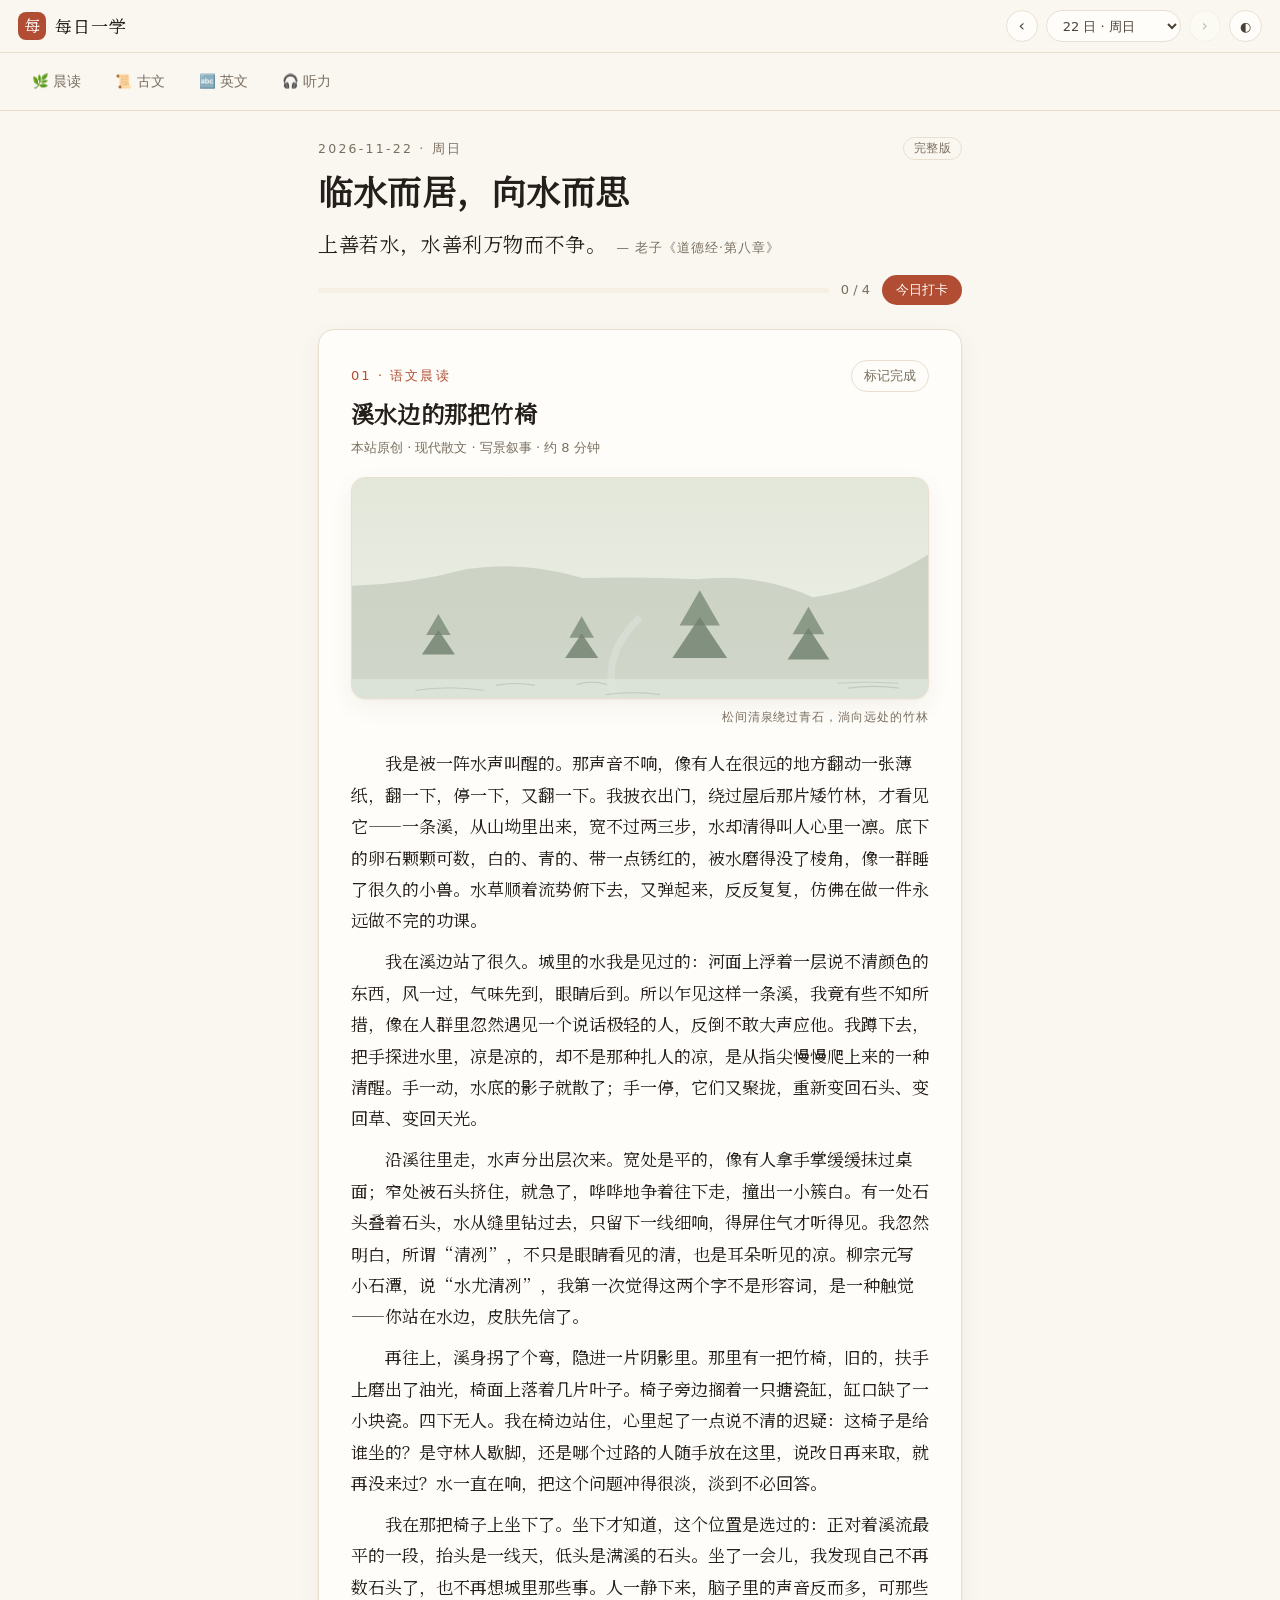
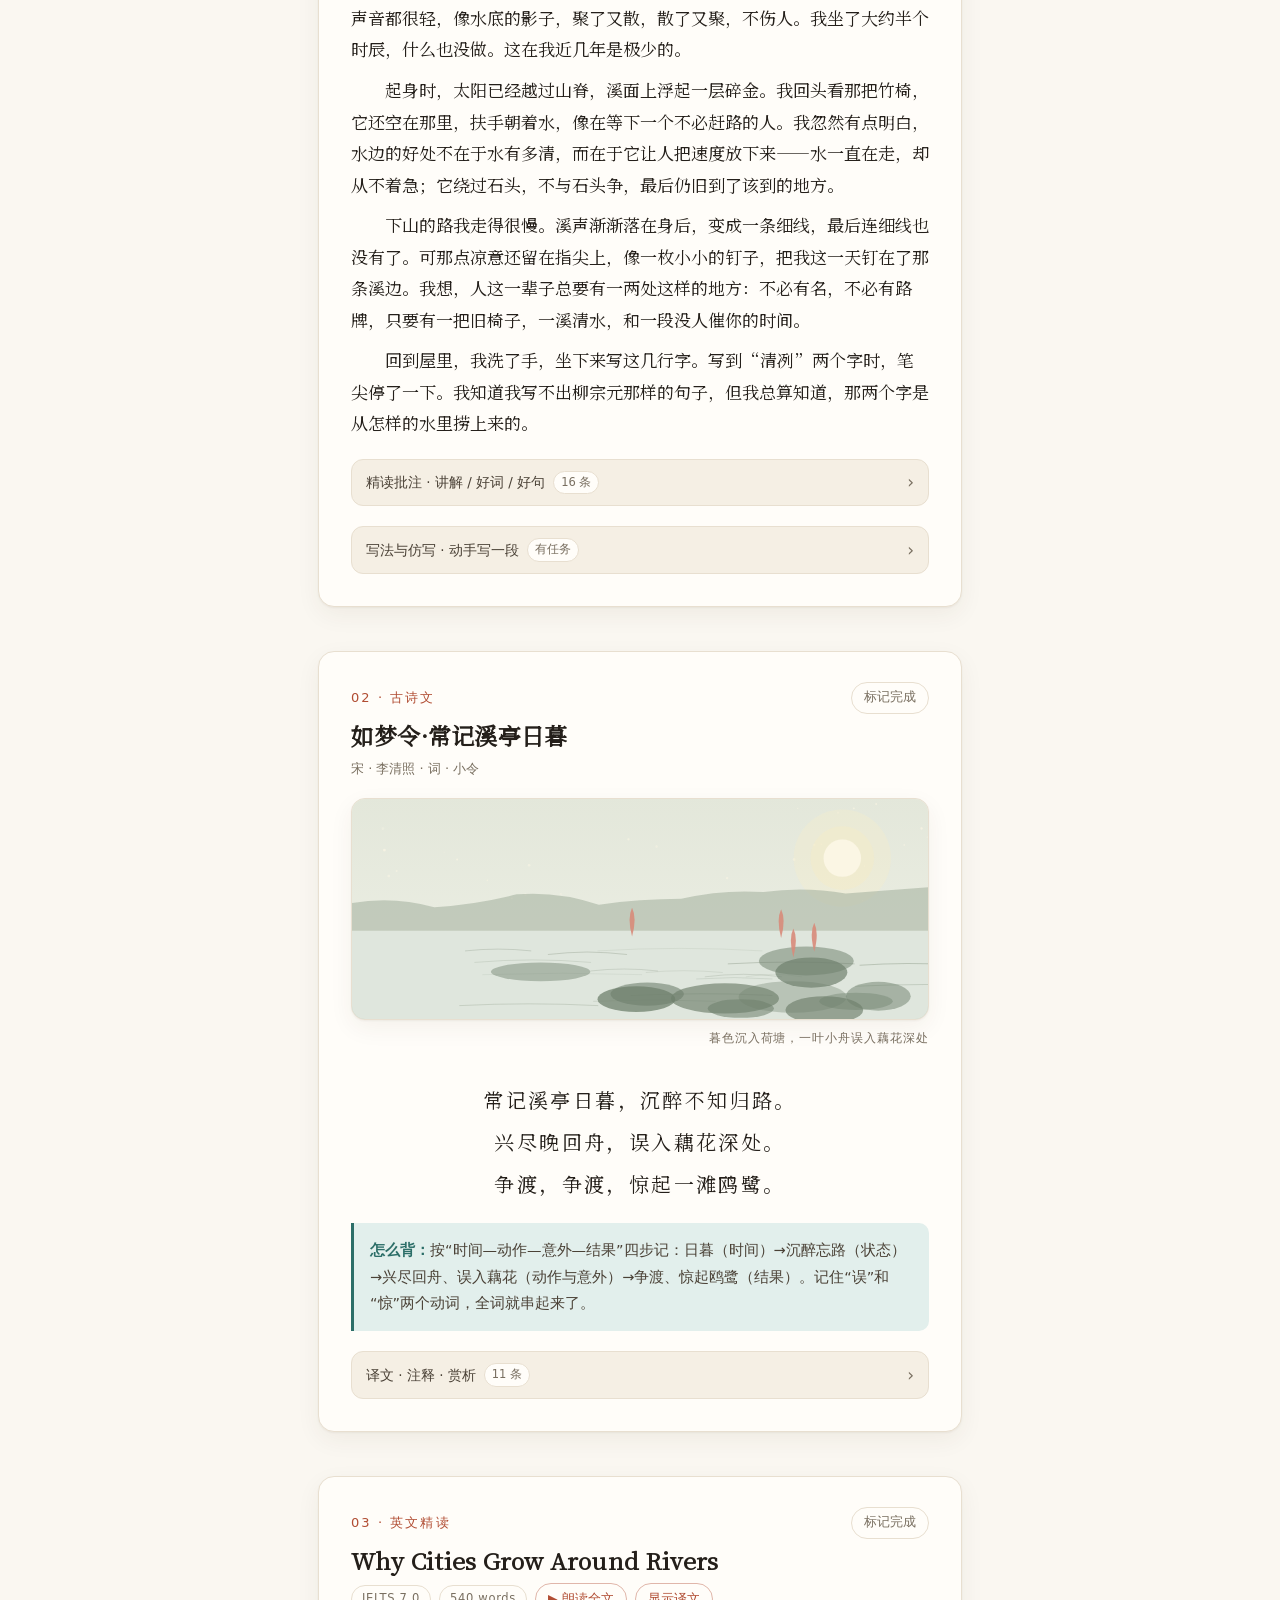
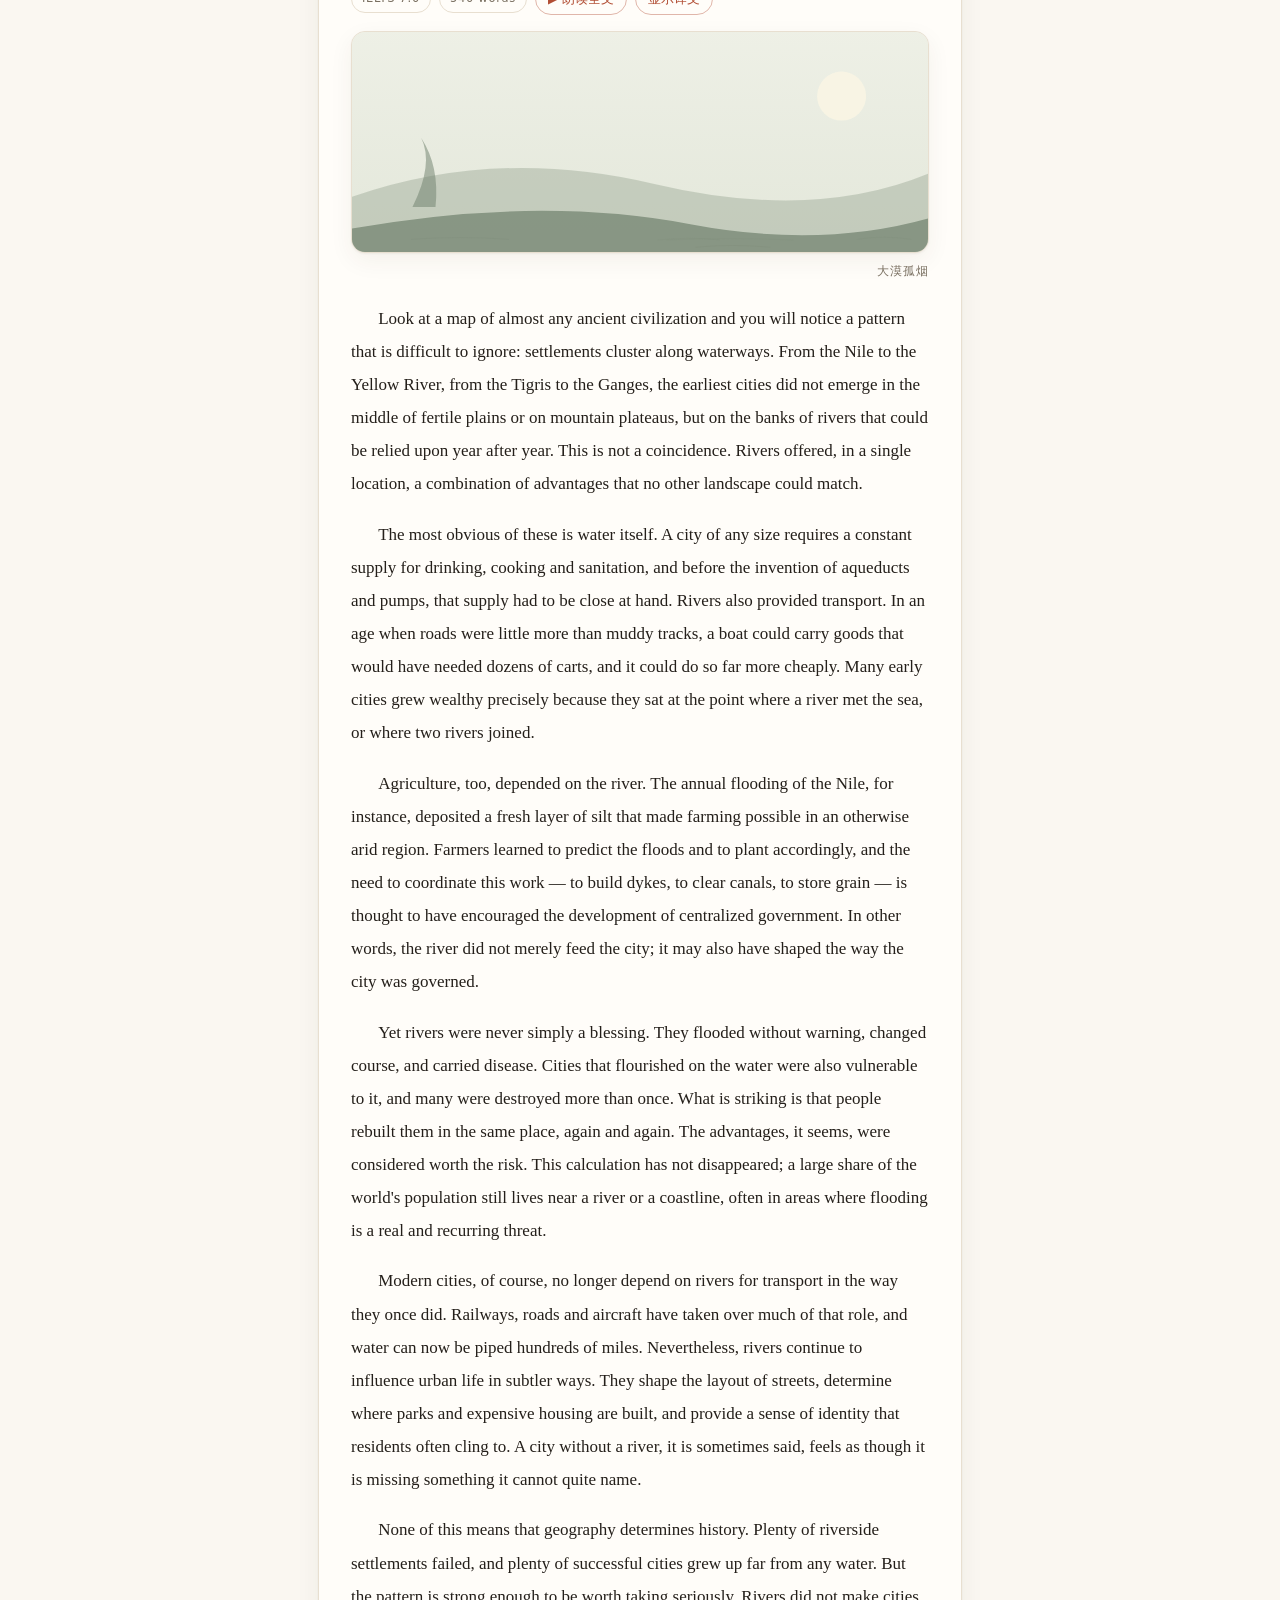
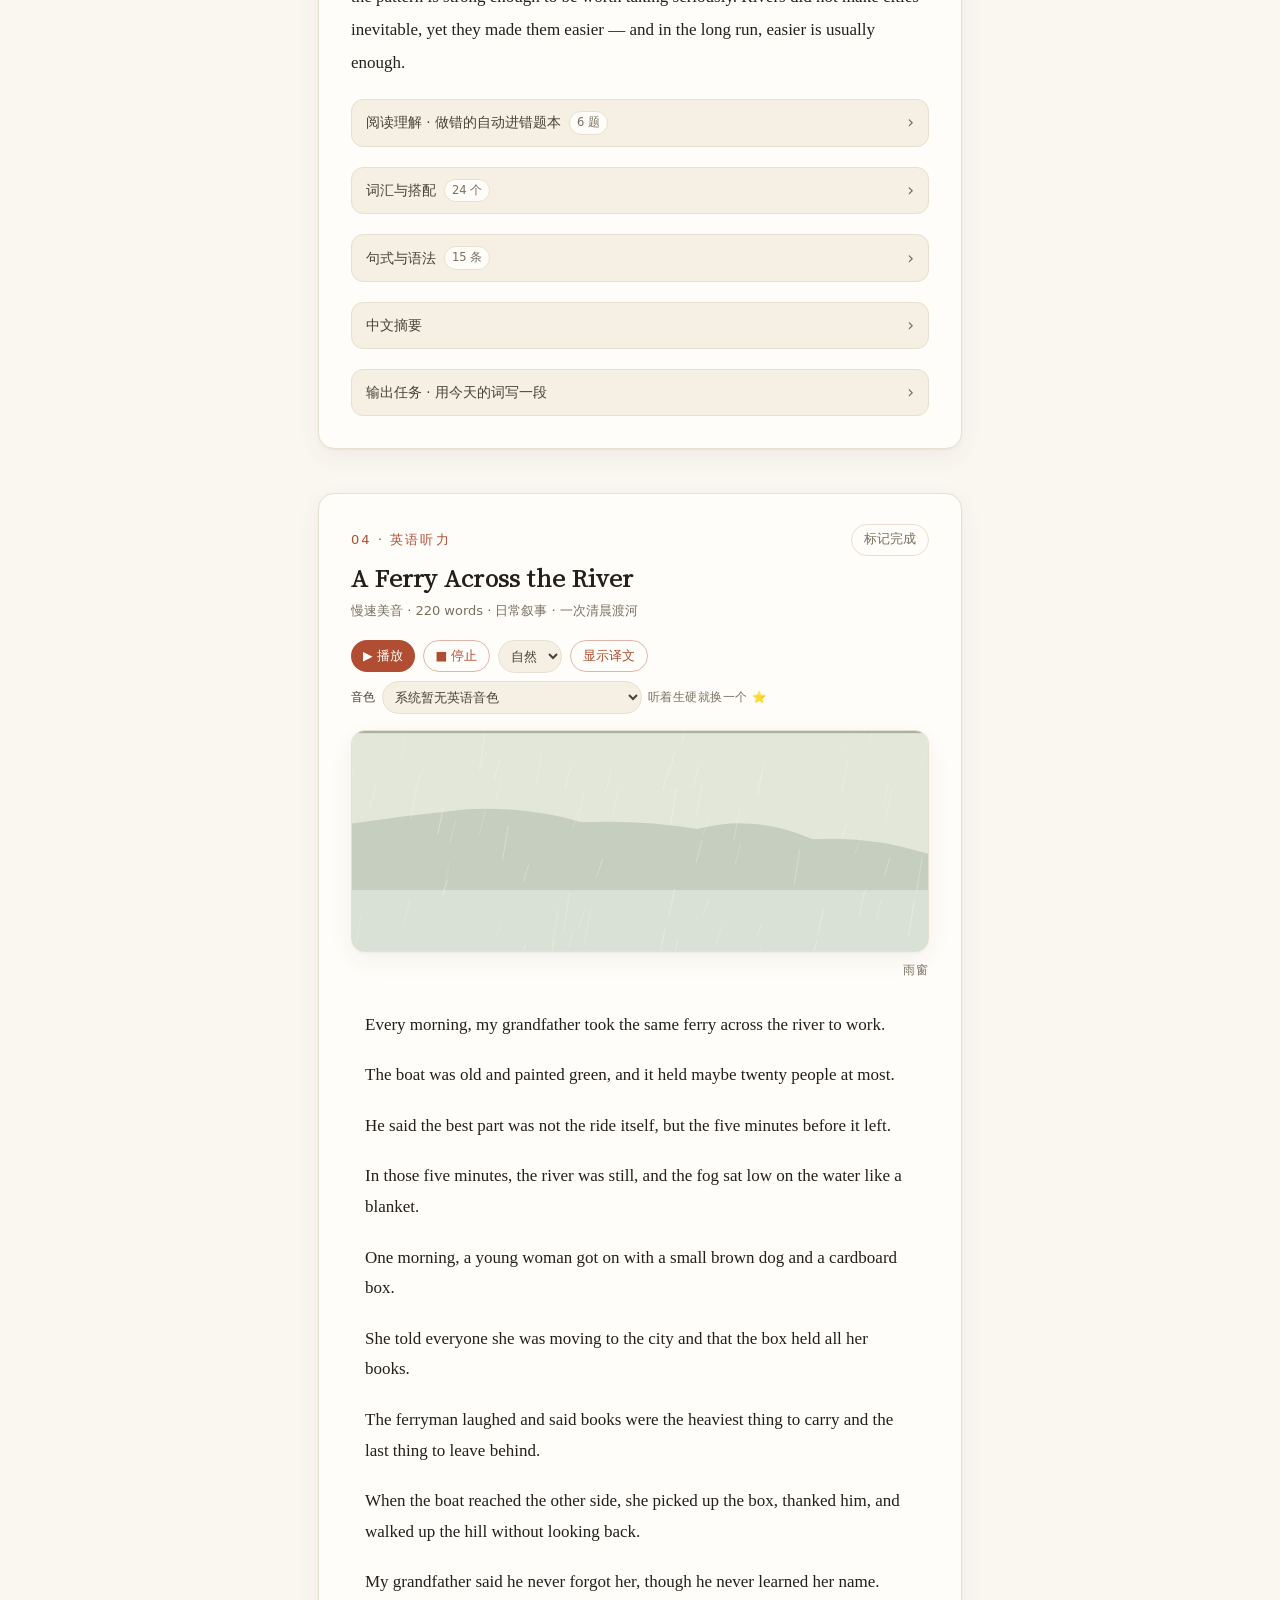
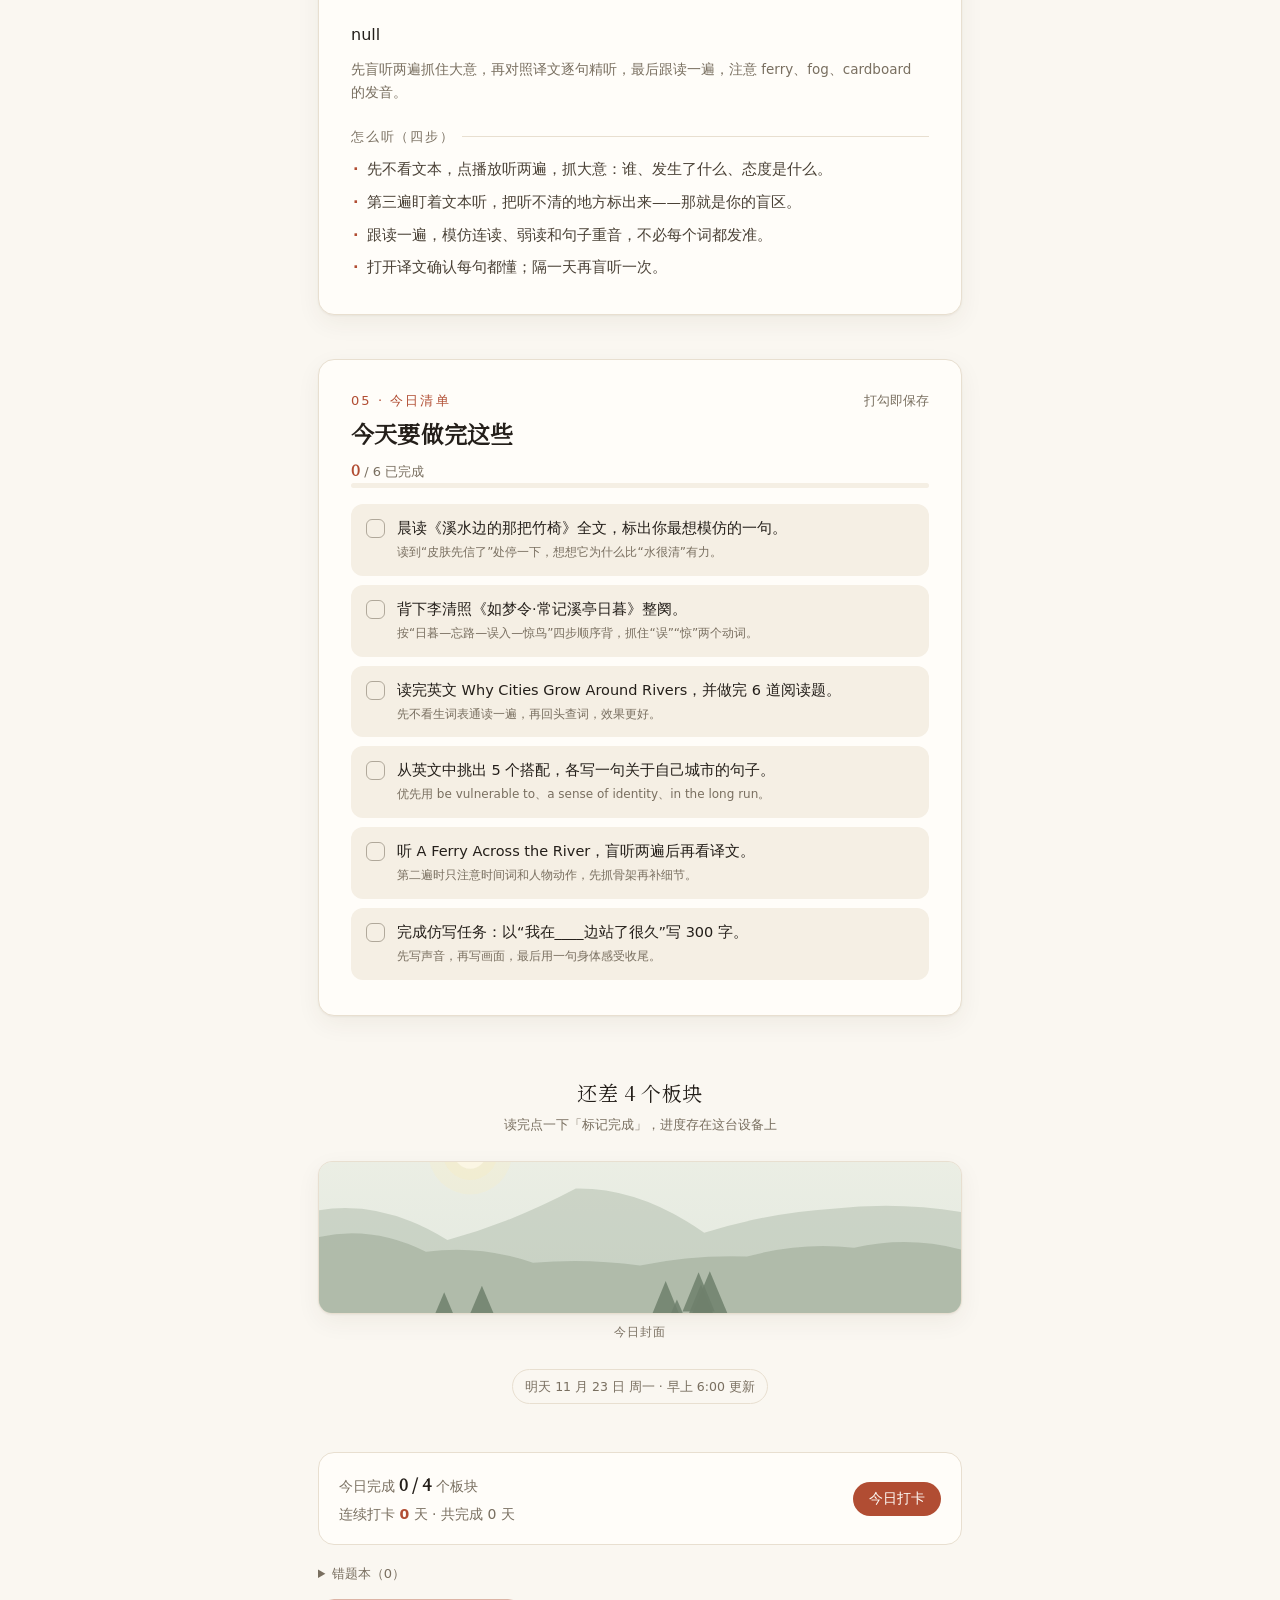
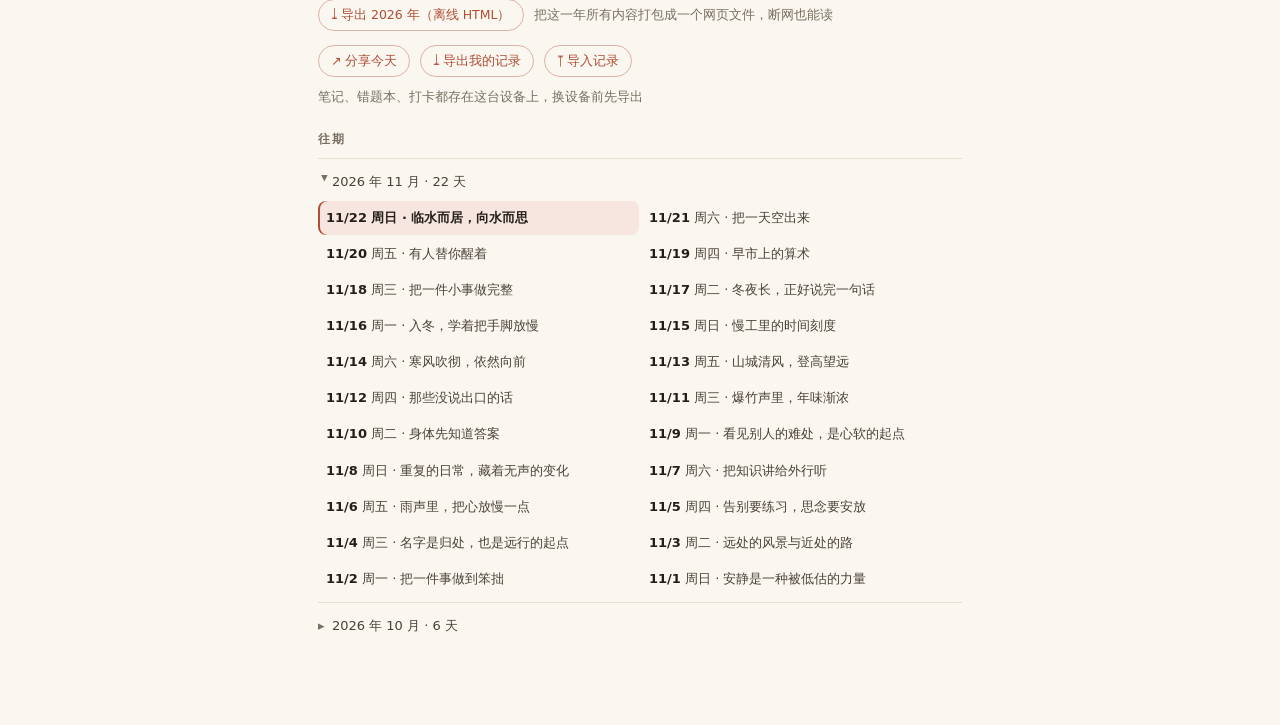
==== commit 9946b7aa: "content: 2026-11-21（补更第六天） - 语文《空出来的一天》1310 字：把「空」拆成时段与心情两义，落在「重新量刻度」 - 古诗文 王维《竹里馆》 - 英文 In Defence " ====
--- a/index.html
+++ b/index.html
@@ -55,9 +55,10 @@
     <p>每天一篇原创散文、一首古诗、一篇雅思级英文精读、一段自创美音听力，配今日一句与任务清单。</p>
     <p>正文由浏览器脚本渲染，请开启 JavaScript 后访问。已发布的内容如下：</p>
     <!--ARCHIVE:START-->
-<h3>2026 年 11 月 · 21 天</h3>
+<h3>2026 年 11 月 · 22 天</h3>
 <ul>
 <li><a href="?d=2026-11-22">11/22 周日 · 临水而居，向水而思</a></li>
+<li><a href="?d=2026-11-21">11/21 周六 · 把一天空出来</a></li>
 <li><a href="?d=2026-11-20">11/20 周五 · 有人替你醒着</a></li>
 <li><a href="?d=2026-11-19">11/19 周四 · 早市上的算术</a></li>
 <li><a href="?d=2026-11-18">11/18 周三 · 把一件小事做完整</a></li>
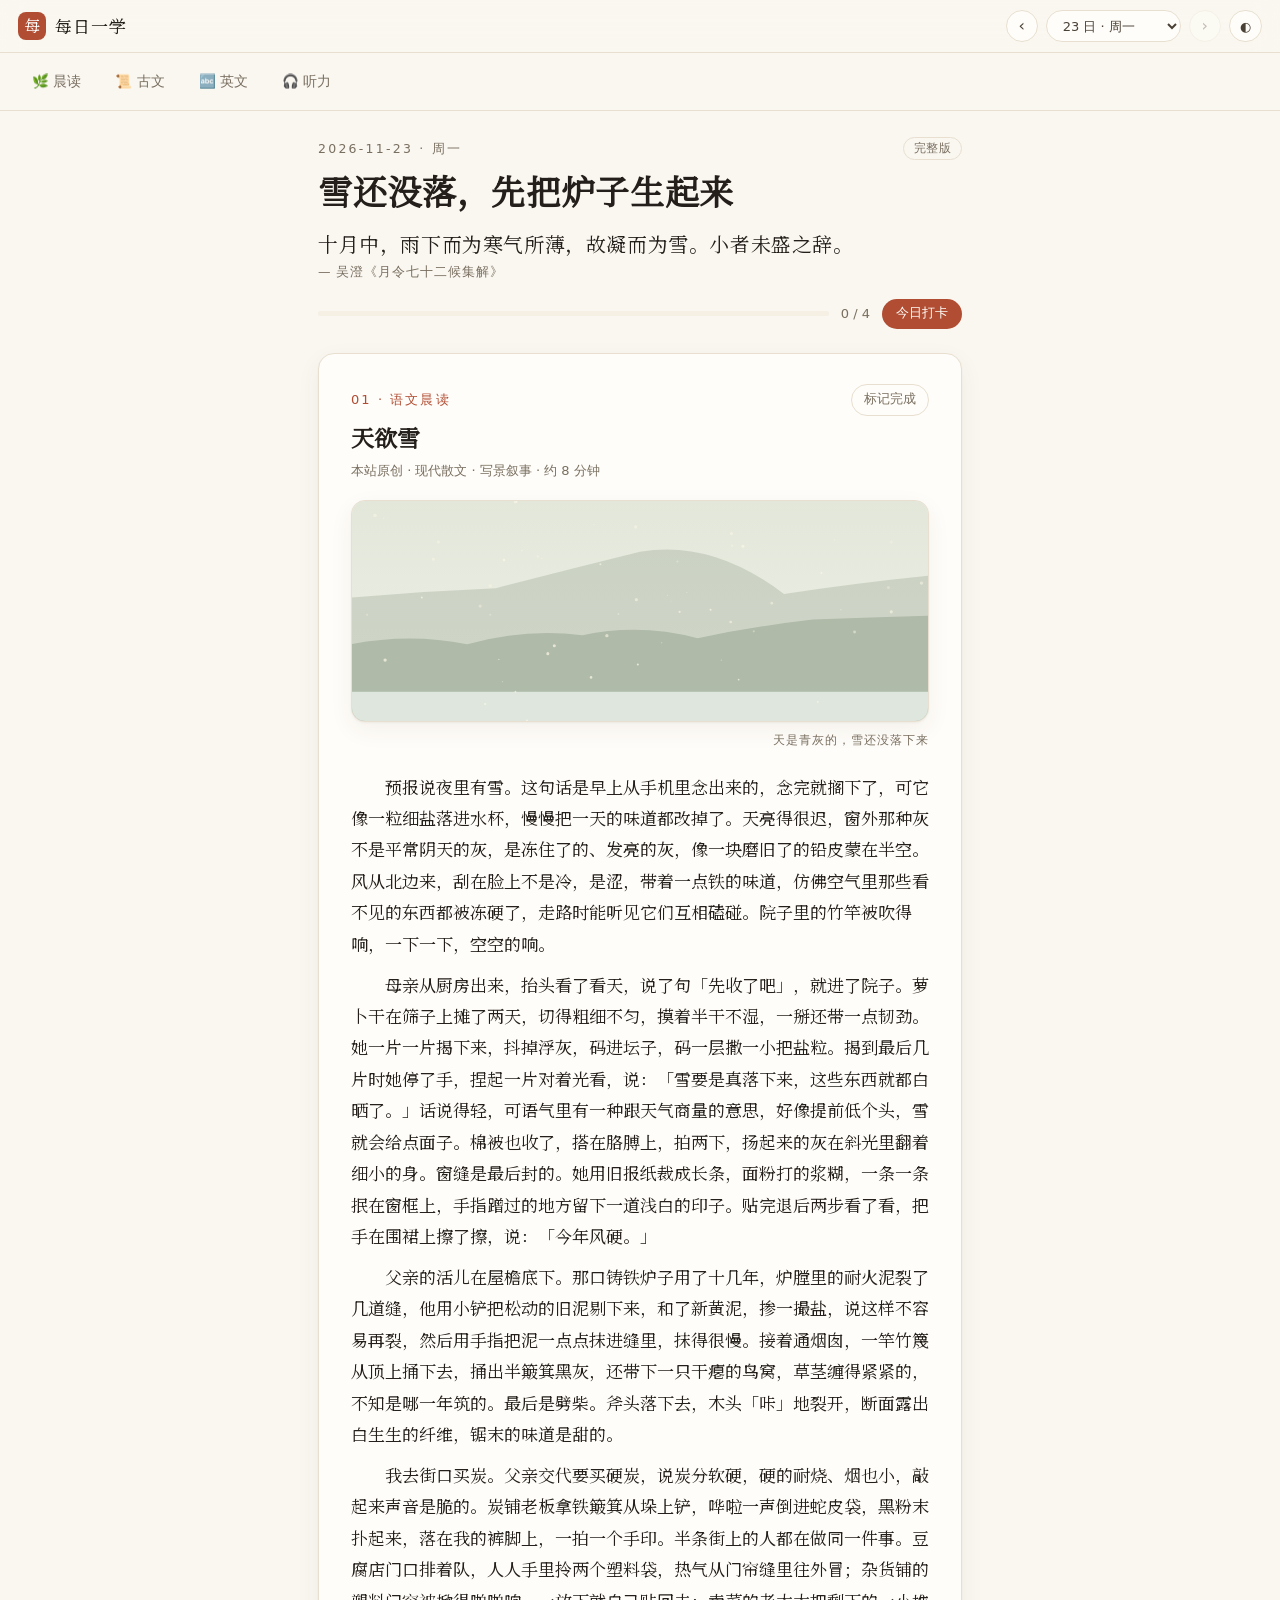
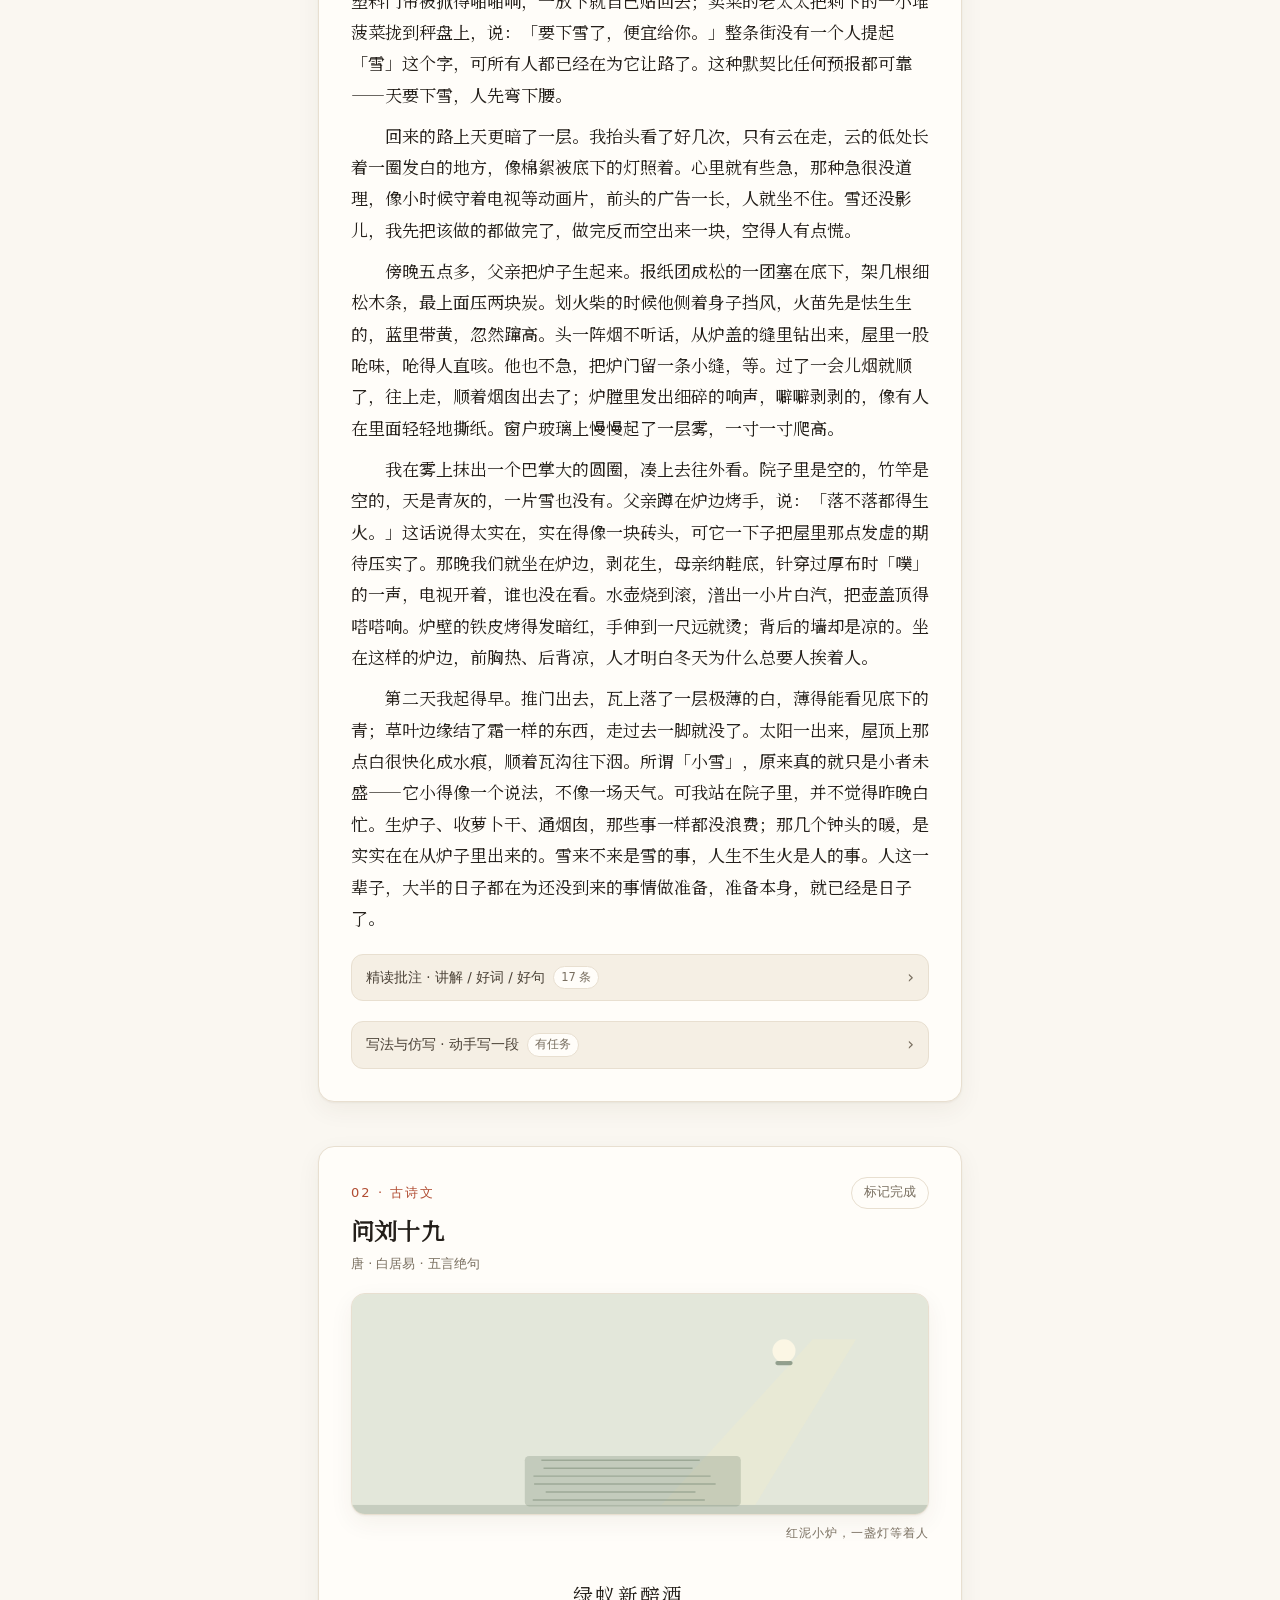
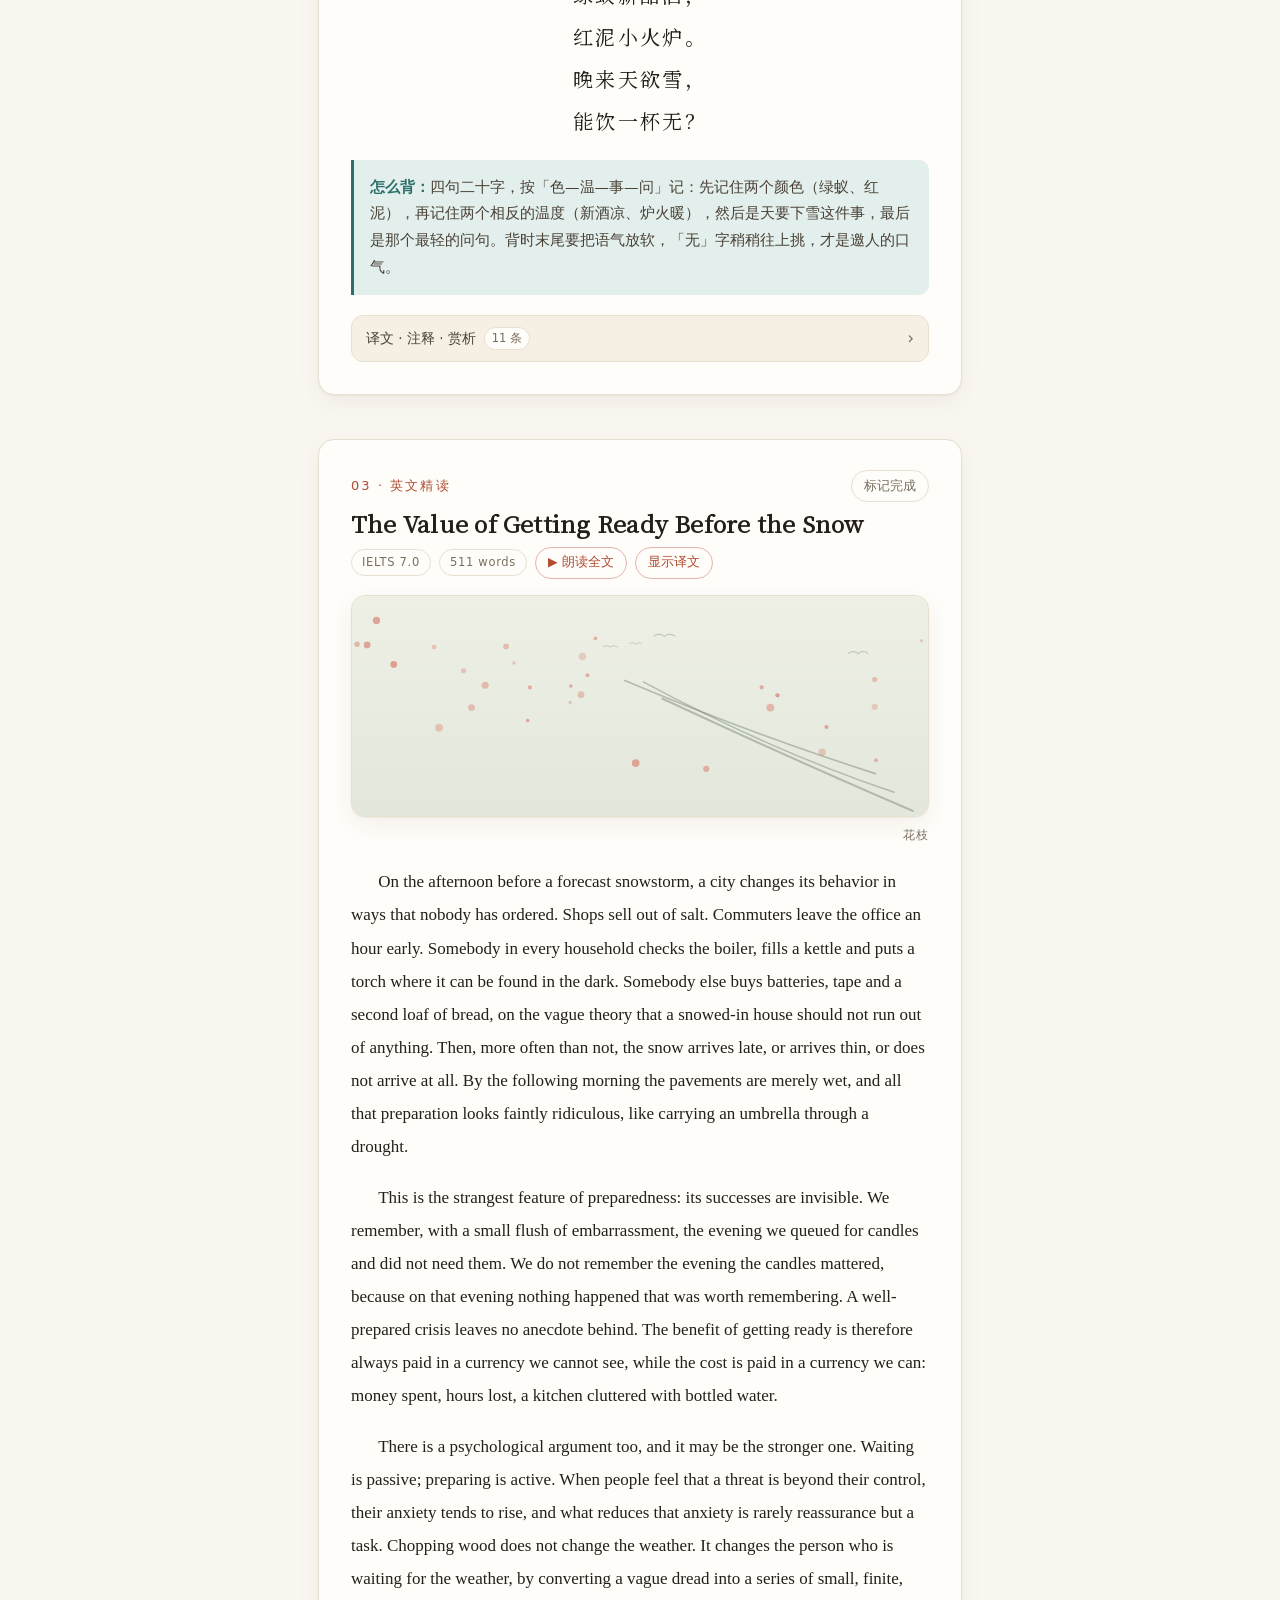
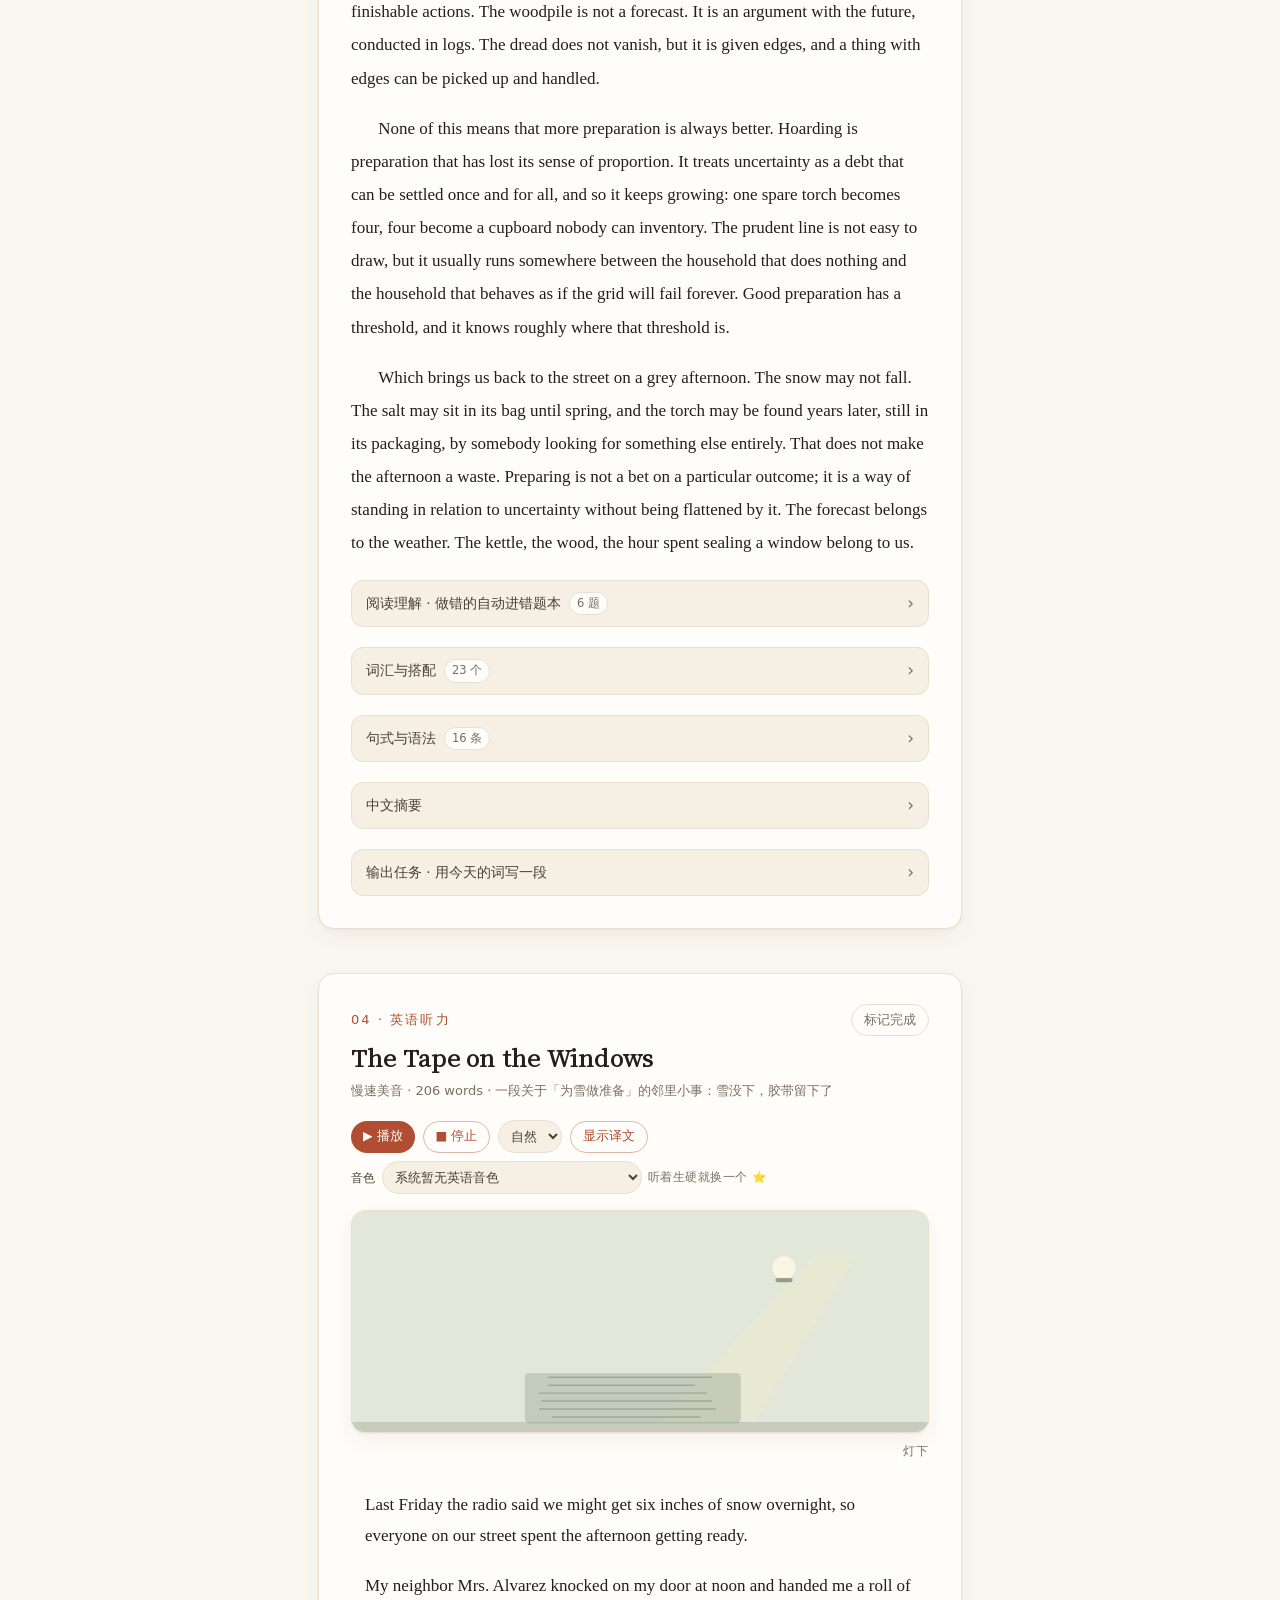
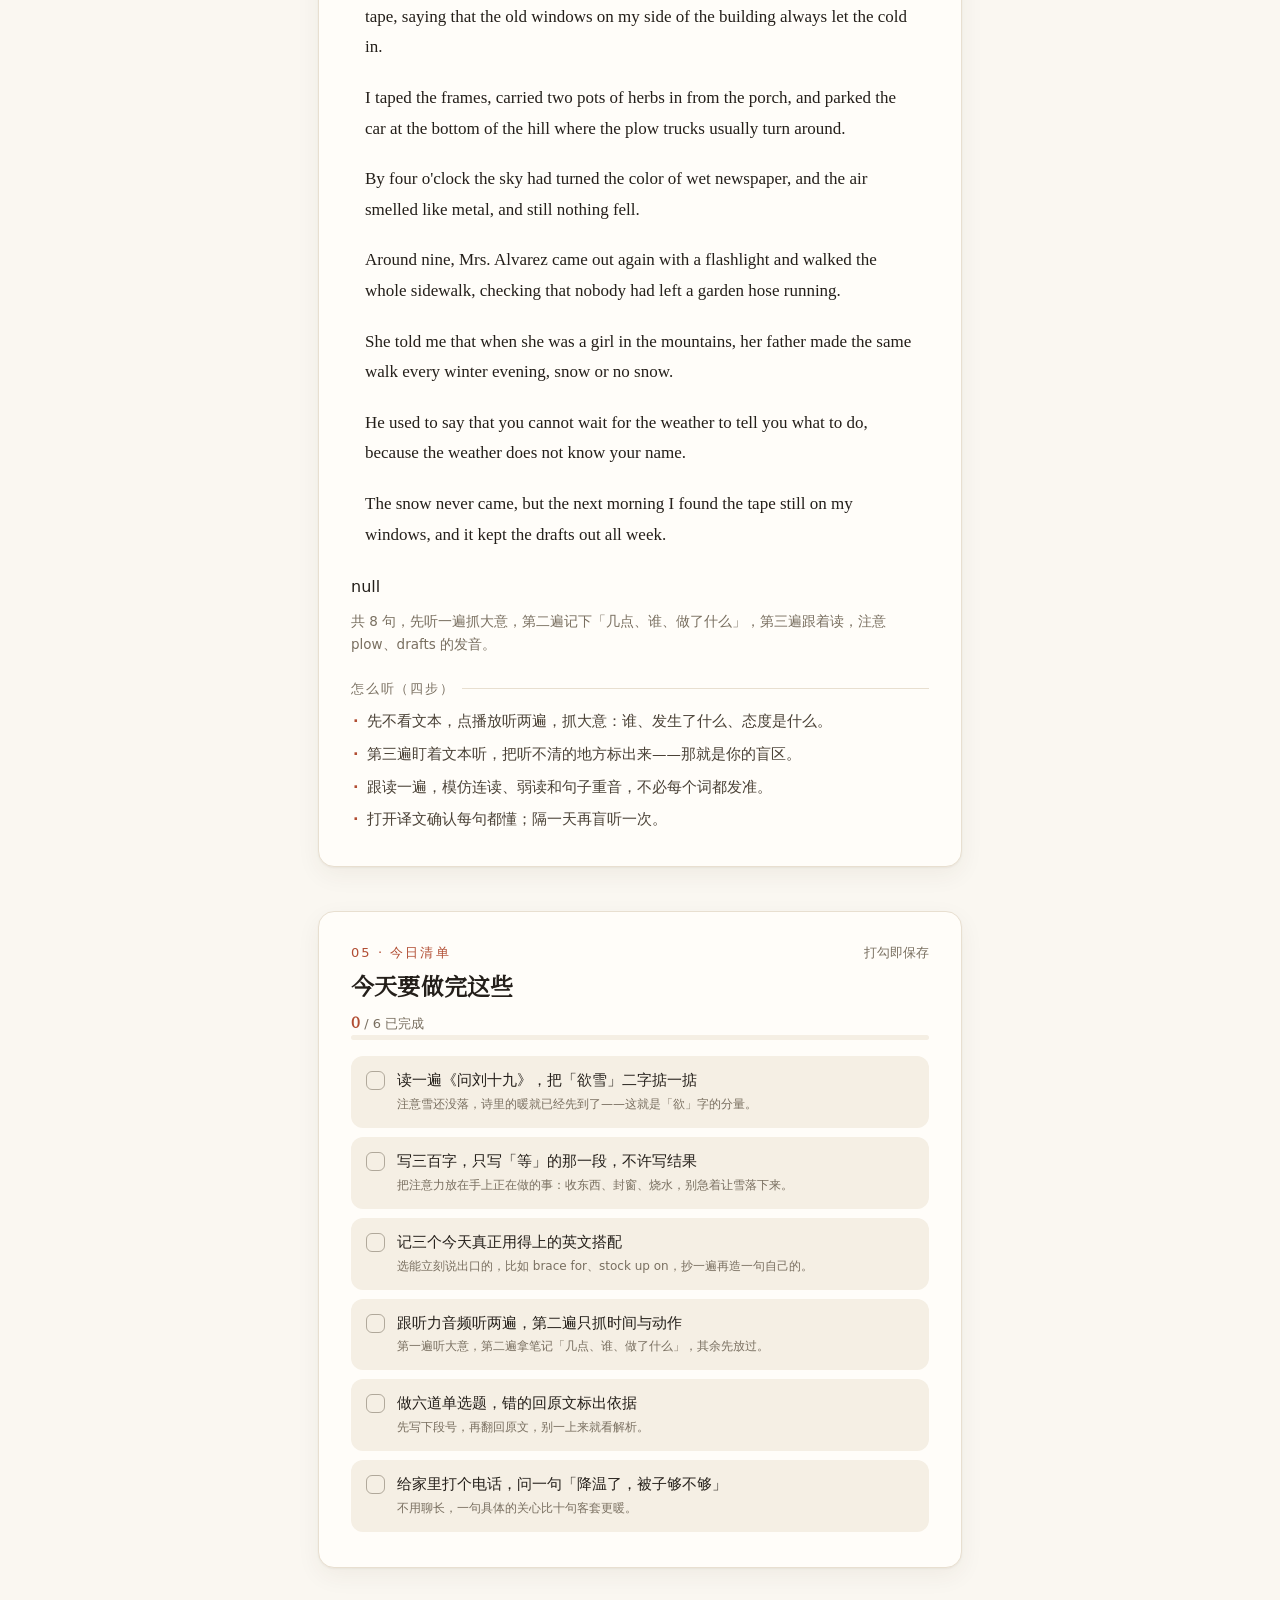
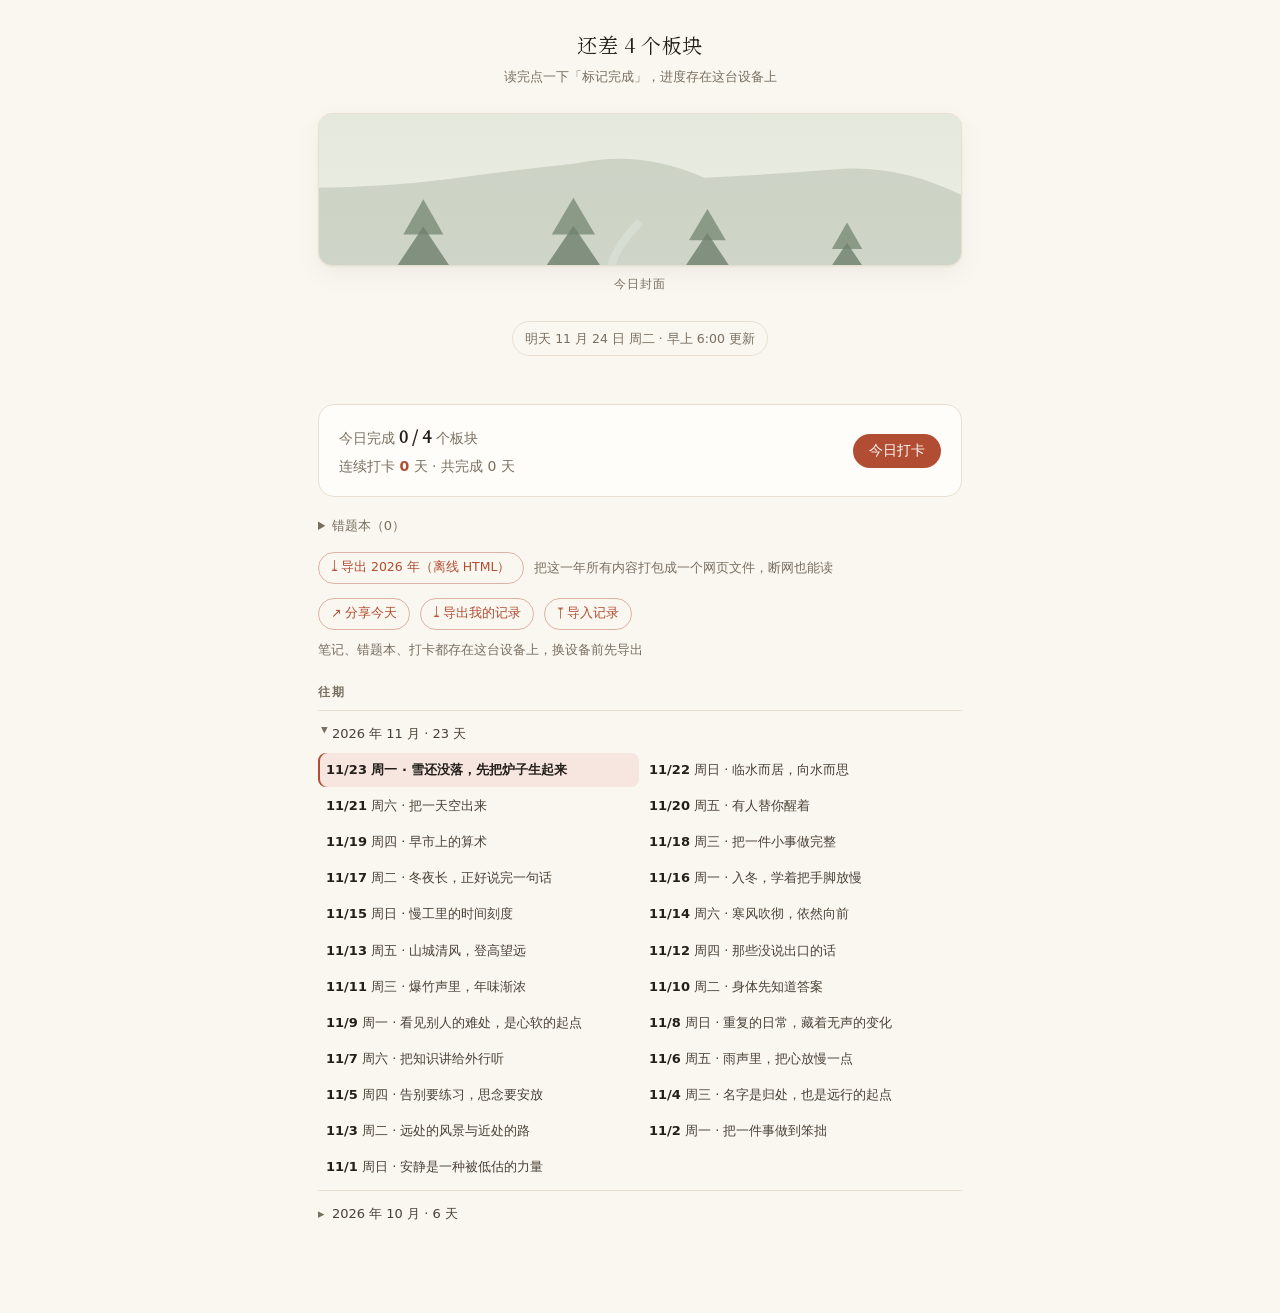
==== commit f62d4644: "content: 2026-11-23" ====
--- a/index.html
+++ b/index.html
@@ -55,8 +55,9 @@
     <p>每天一篇原创散文、一首古诗、一篇雅思级英文精读、一段自创美音听力，配今日一句与任务清单。</p>
     <p>正文由浏览器脚本渲染，请开启 JavaScript 后访问。已发布的内容如下：</p>
     <!--ARCHIVE:START-->
-<h3>2026 年 11 月 · 22 天</h3>
+<h3>2026 年 11 月 · 23 天</h3>
 <ul>
+<li><a href="?d=2026-11-23">11/23 周一 · 雪还没落，先把炉子生起来</a></li>
 <li><a href="?d=2026-11-22">11/22 周日 · 临水而居，向水而思</a></li>
 <li><a href="?d=2026-11-21">11/21 周六 · 把一天空出来</a></li>
 <li><a href="?d=2026-11-20">11/20 周五 · 有人替你醒着</a></li>
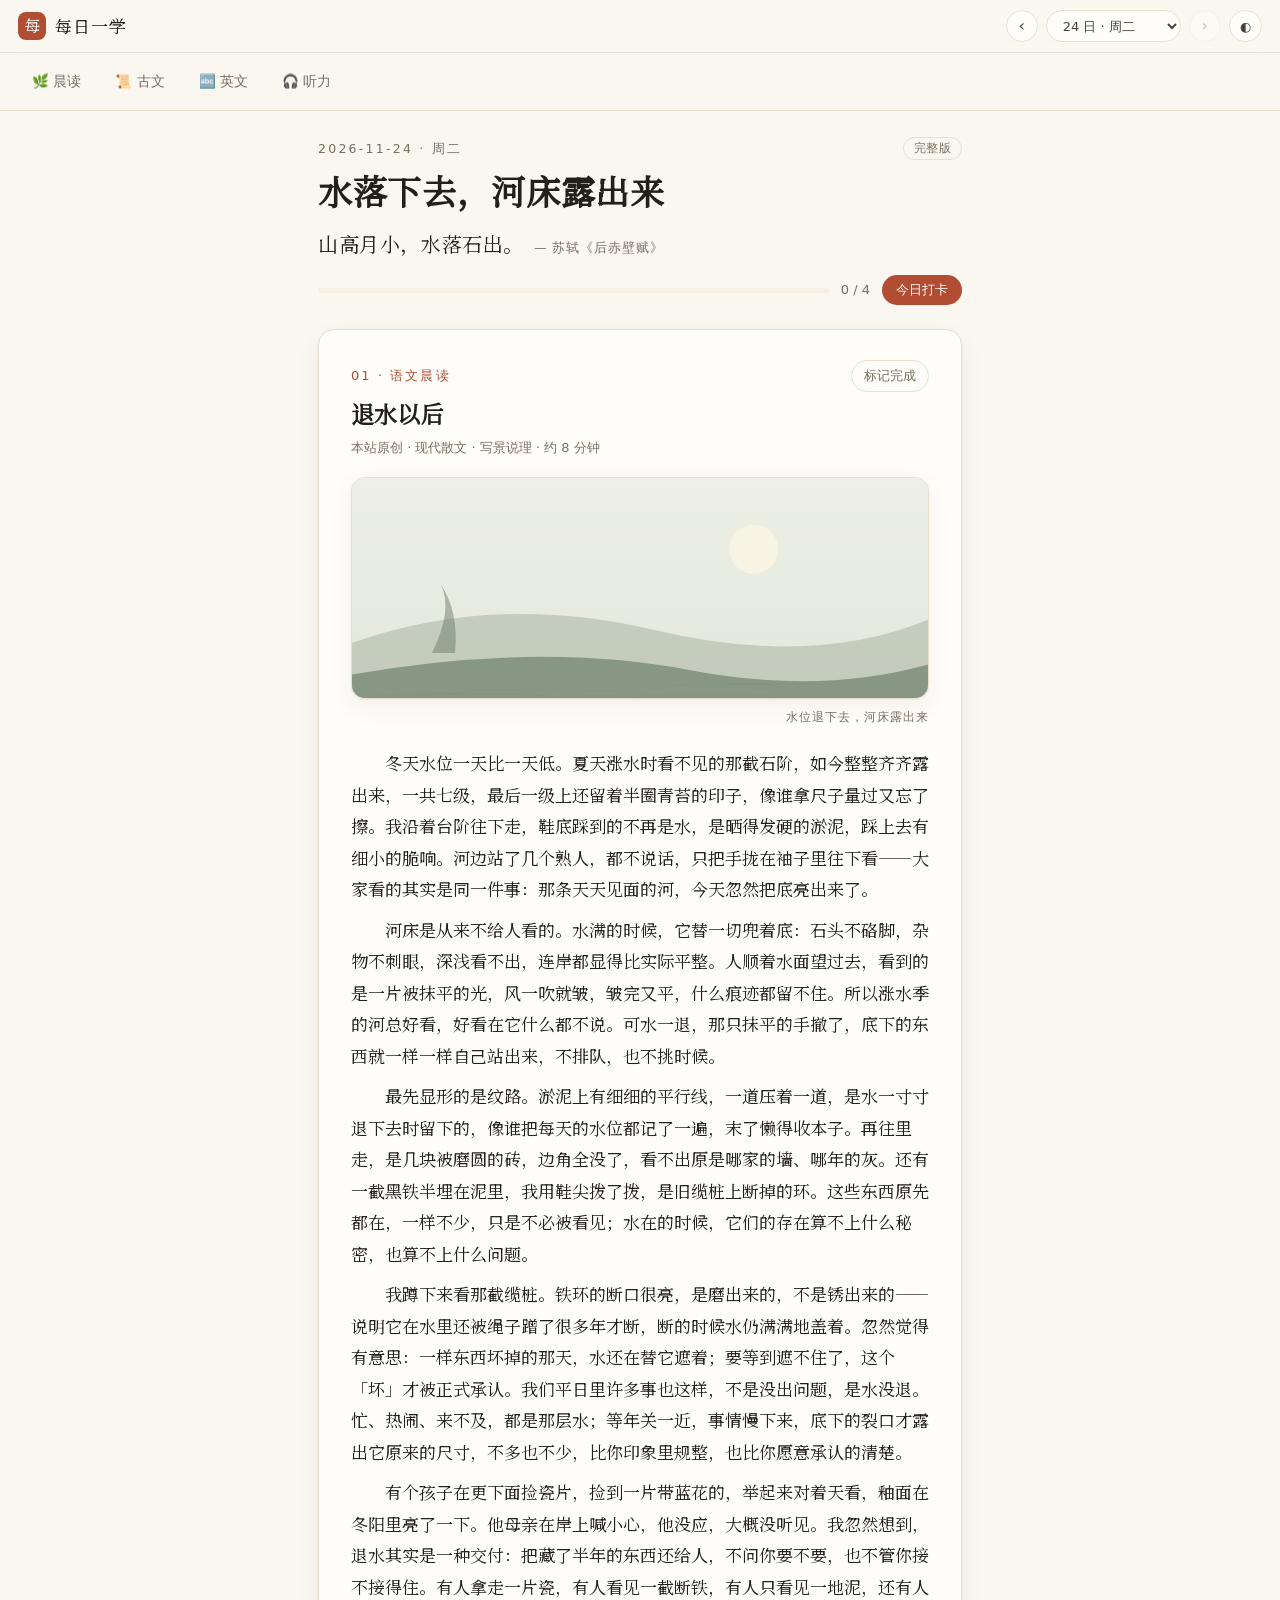
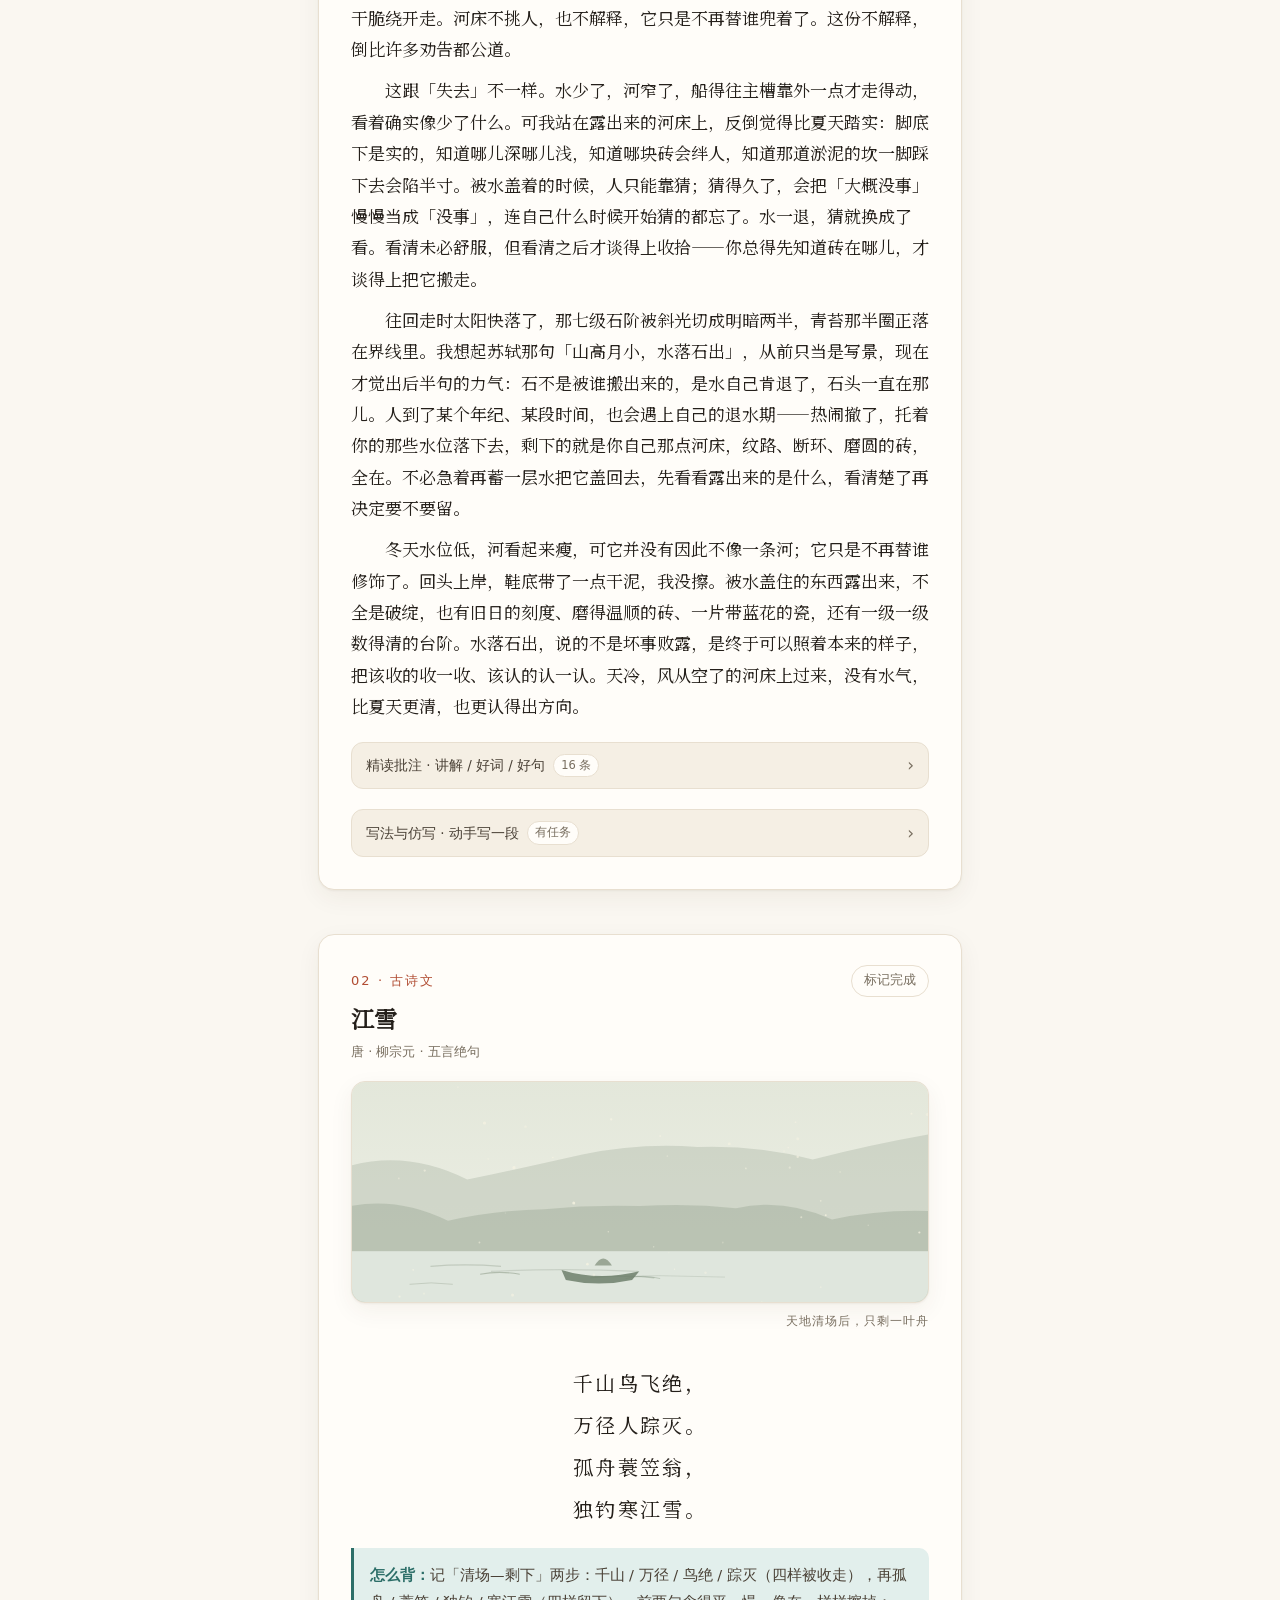
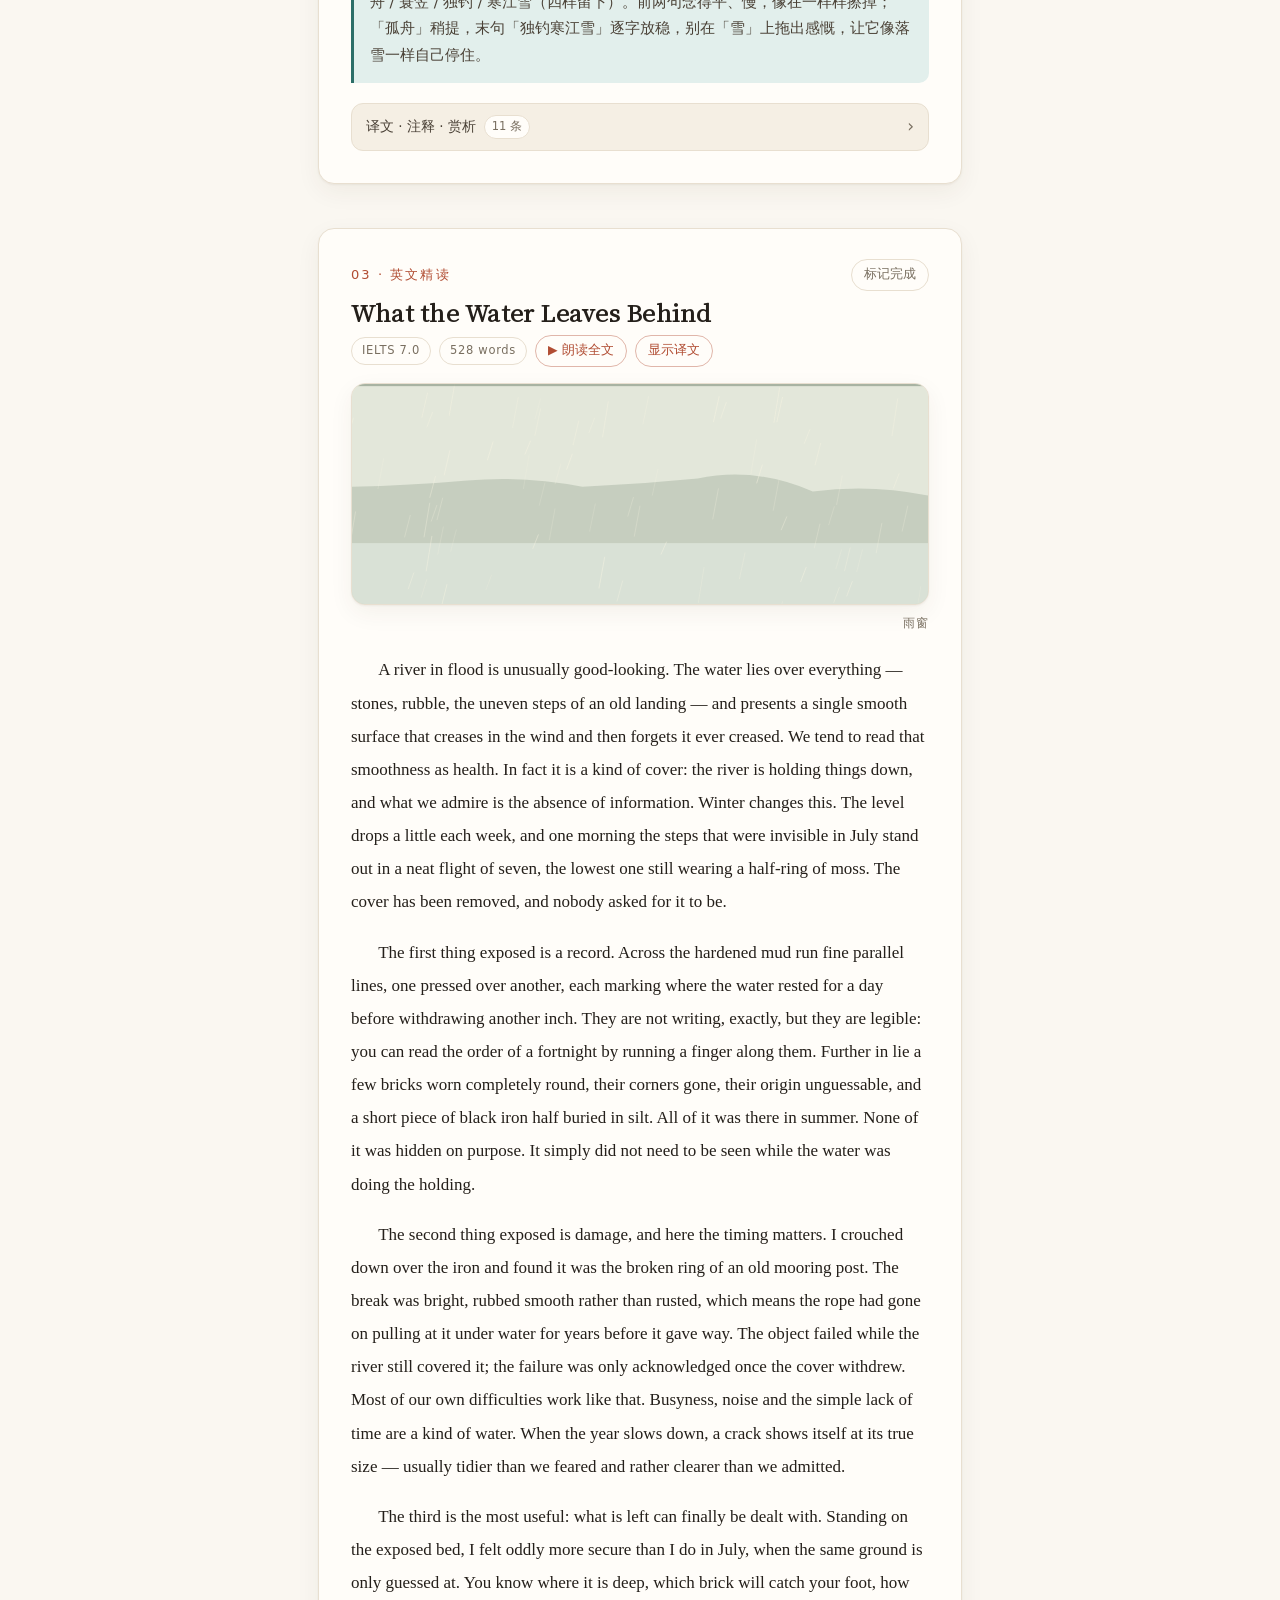
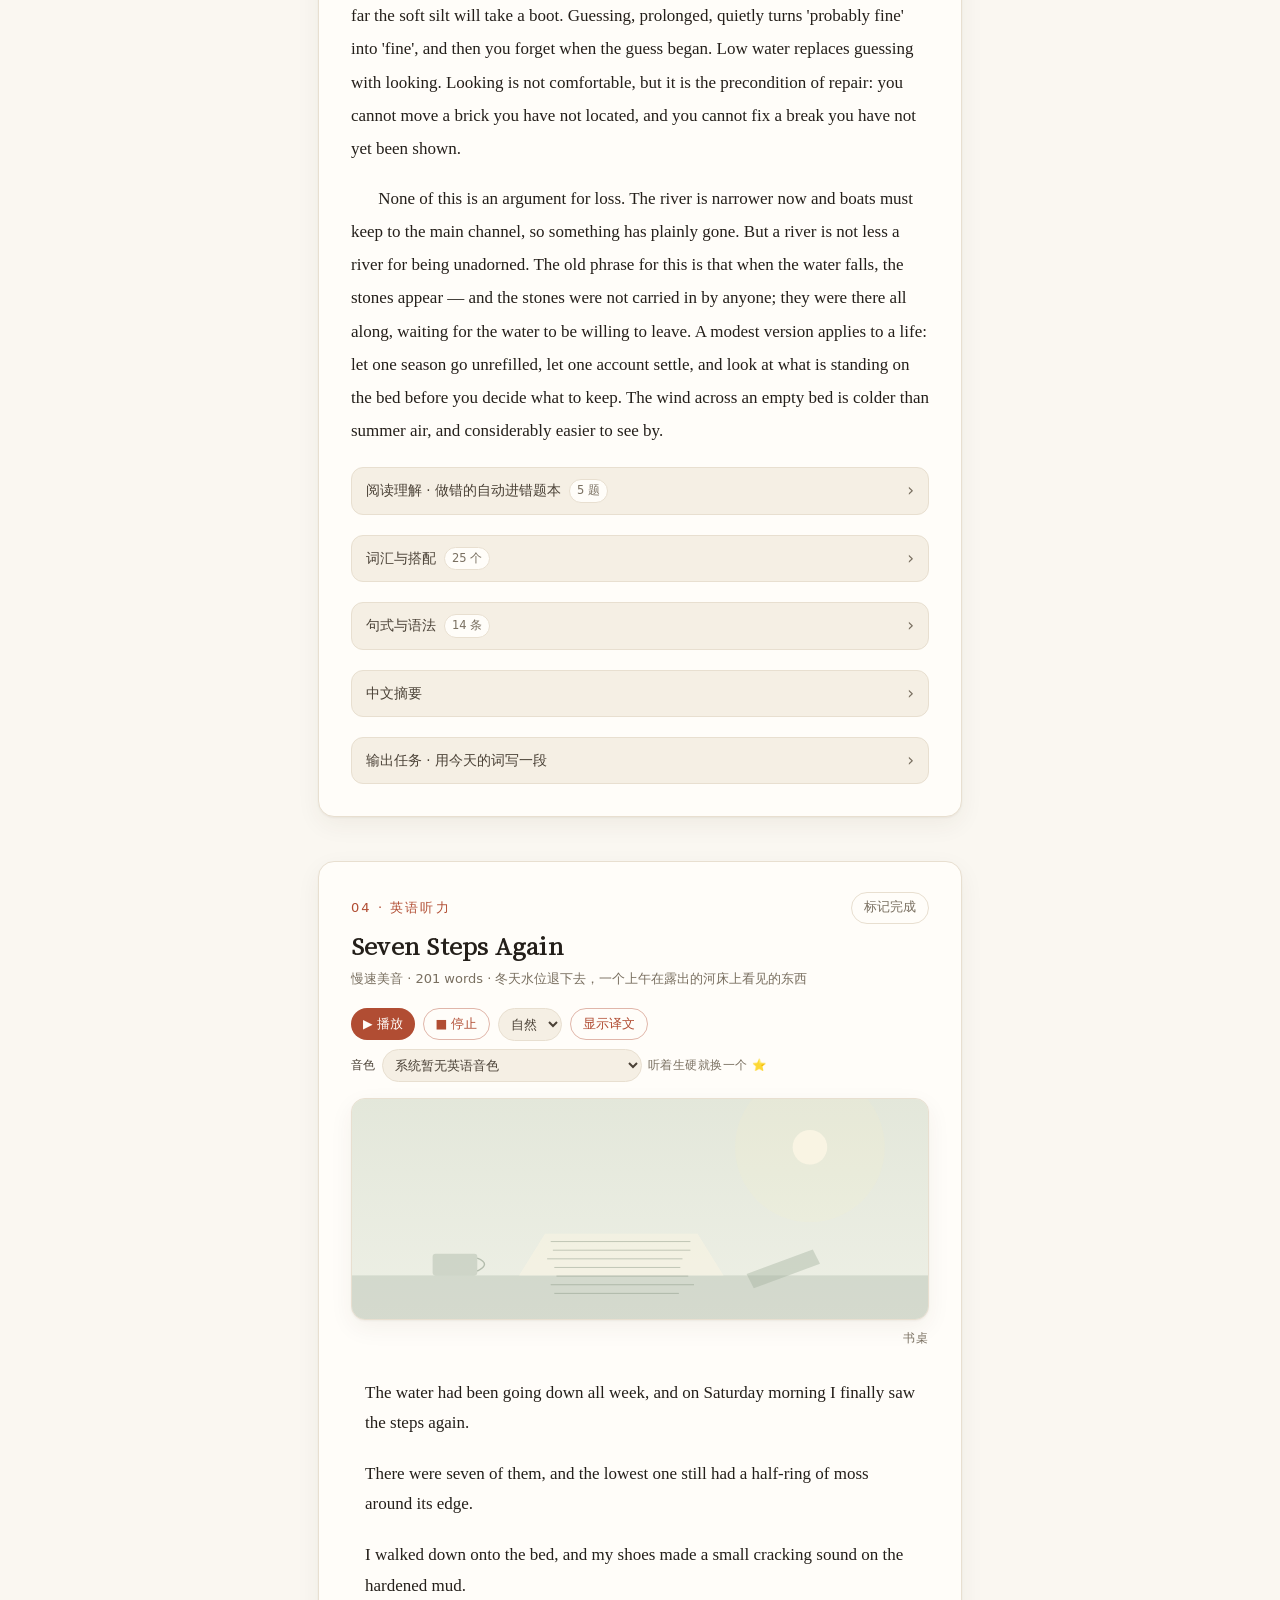
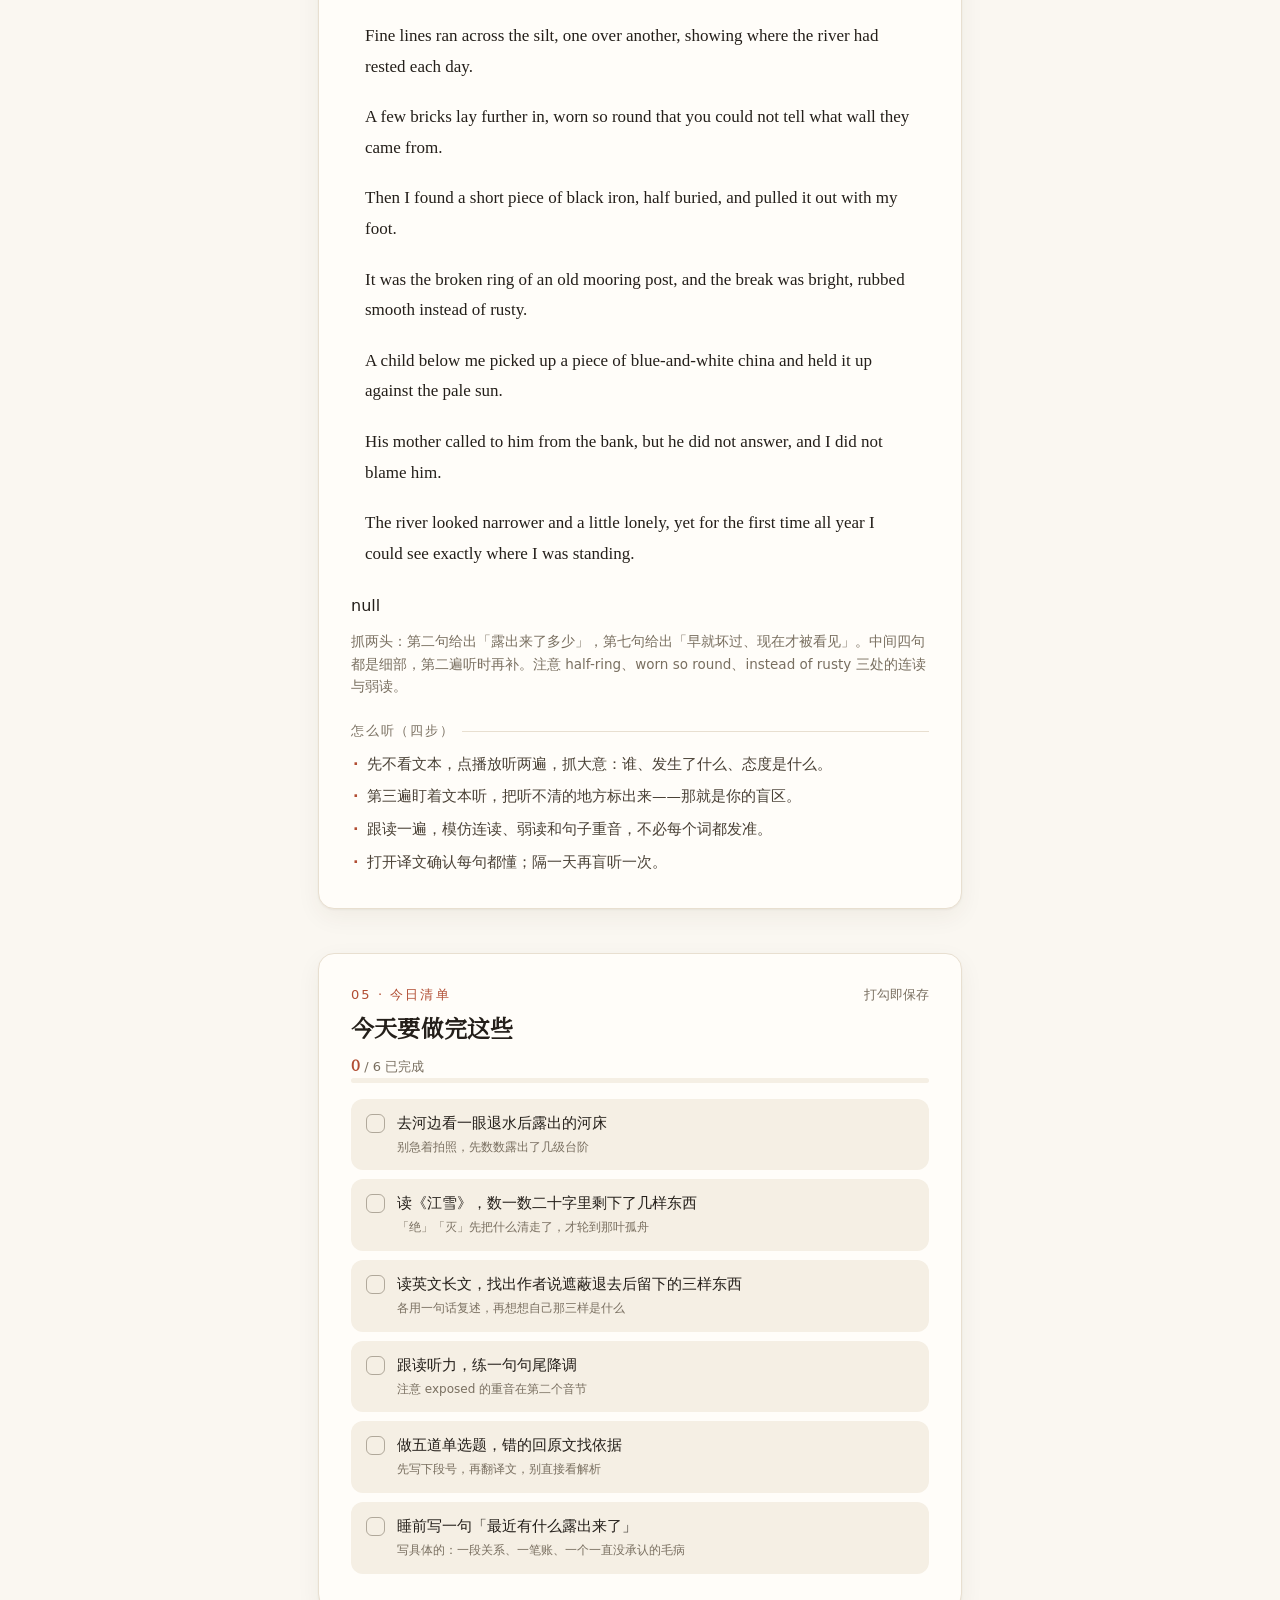
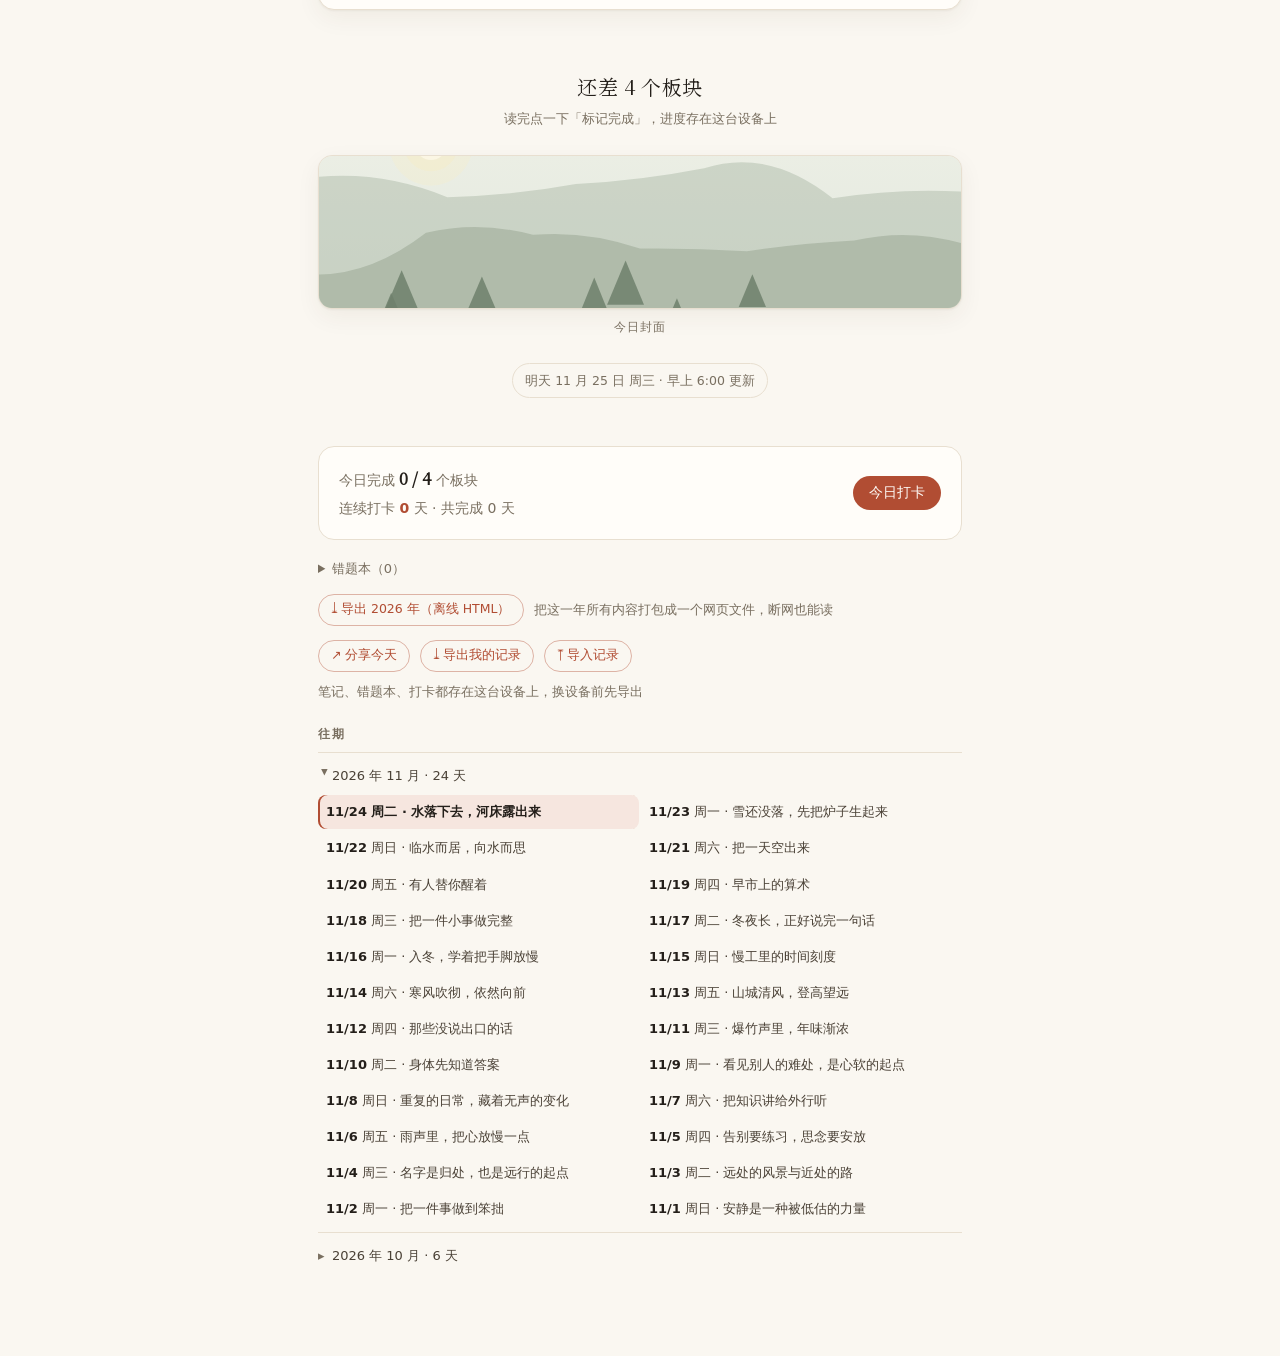
==== commit 9bb1e5bb: "content: 2026-11-24（队列自动发布）" ====
--- a/index.html
+++ b/index.html
@@ -55,8 +55,9 @@
     <p>每天一篇原创散文、一首古诗、一篇雅思级英文精读、一段自创美音听力，配今日一句与任务清单。</p>
     <p>正文由浏览器脚本渲染，请开启 JavaScript 后访问。已发布的内容如下：</p>
     <!--ARCHIVE:START-->
-<h3>2026 年 11 月 · 23 天</h3>
+<h3>2026 年 11 月 · 24 天</h3>
 <ul>
+<li><a href="?d=2026-11-24">11/24 周二 · 水落下去，河床露出来</a></li>
 <li><a href="?d=2026-11-23">11/23 周一 · 雪还没落，先把炉子生起来</a></li>
 <li><a href="?d=2026-11-22">11/22 周日 · 临水而居，向水而思</a></li>
 <li><a href="?d=2026-11-21">11/21 周六 · 把一天空出来</a></li>
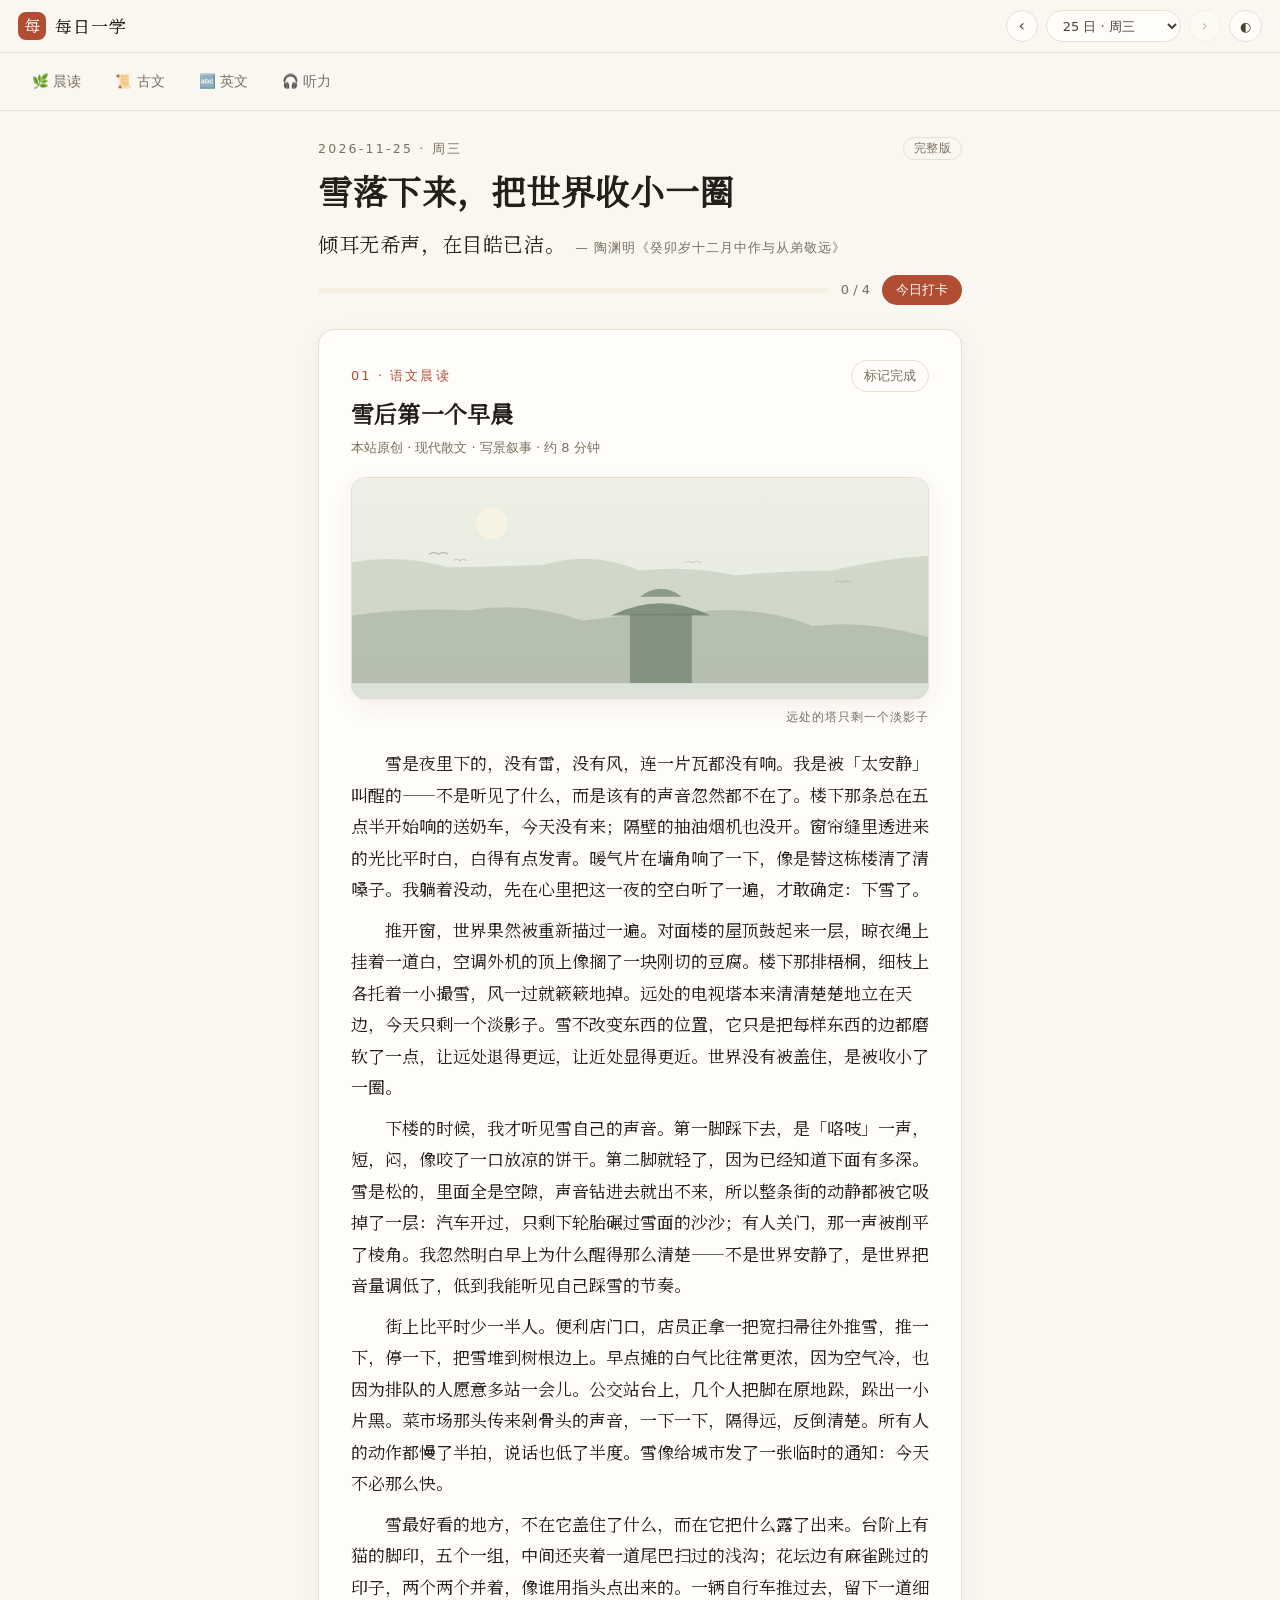
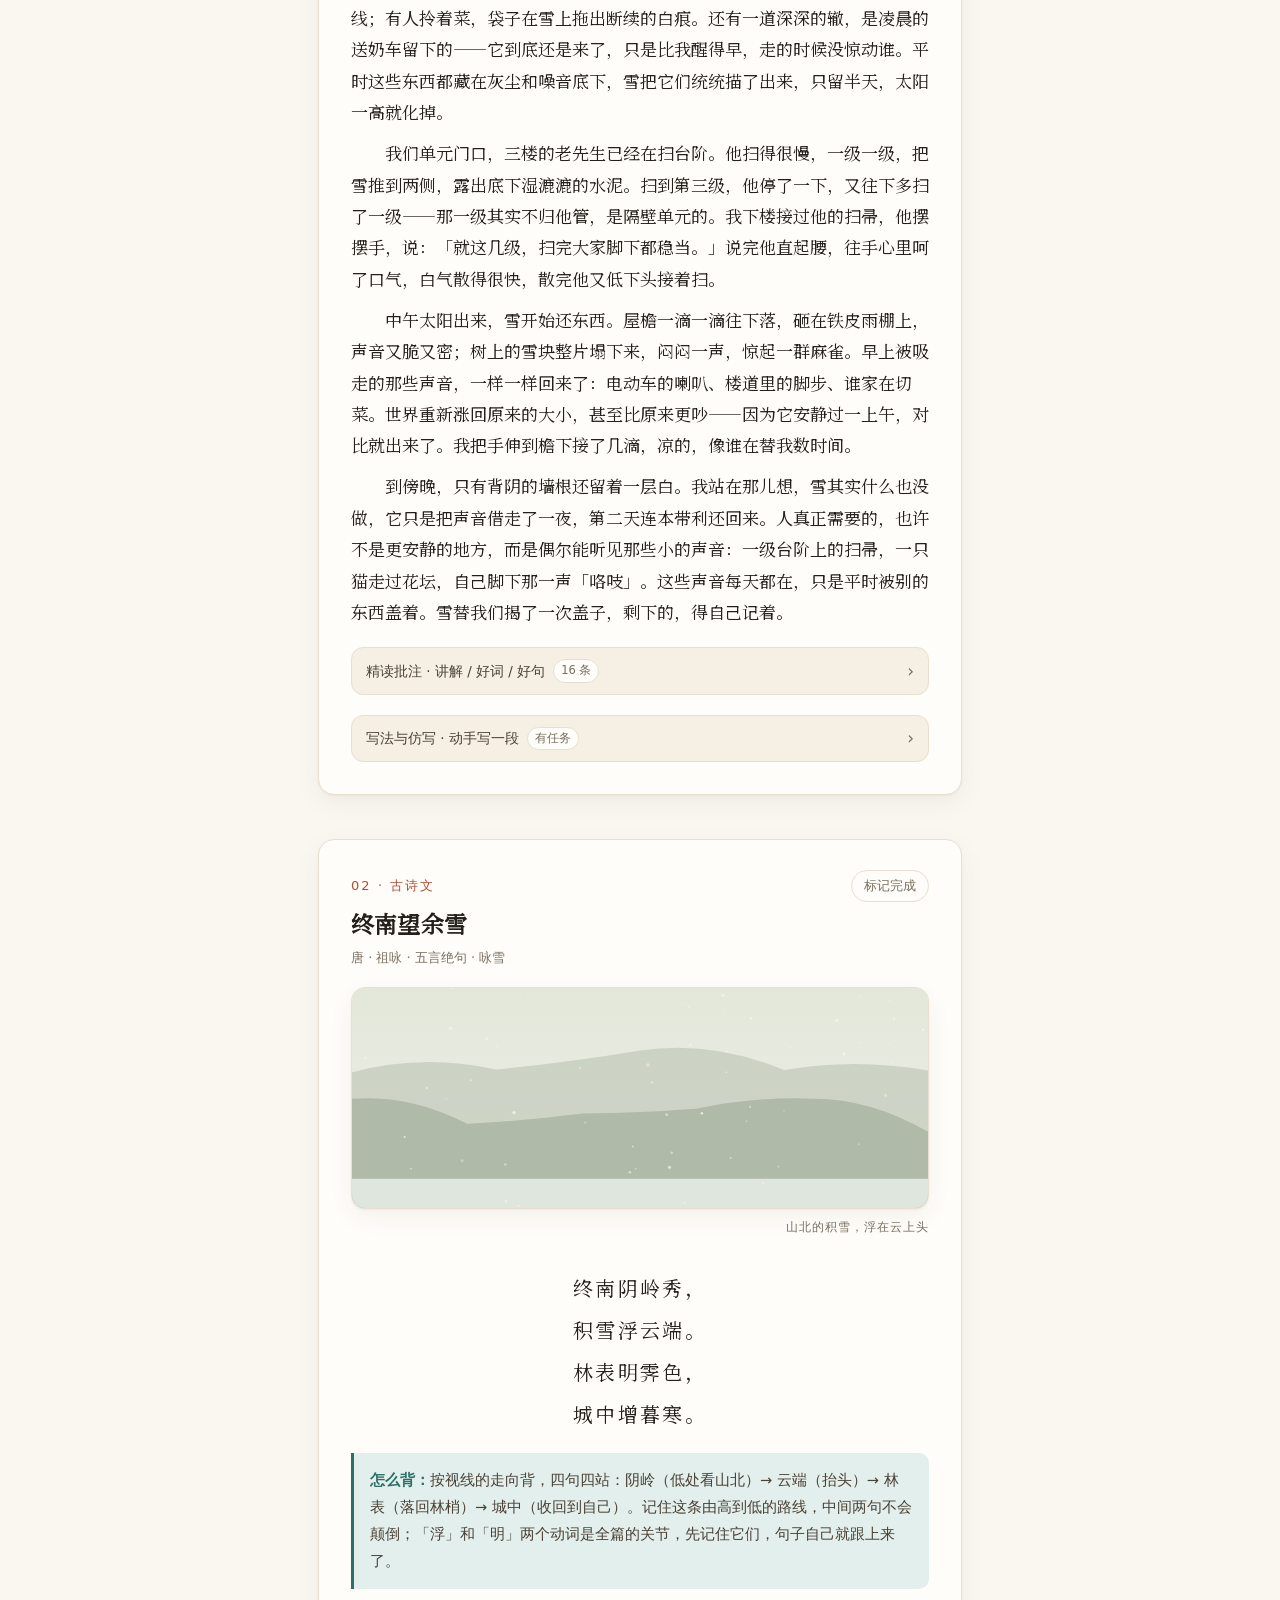
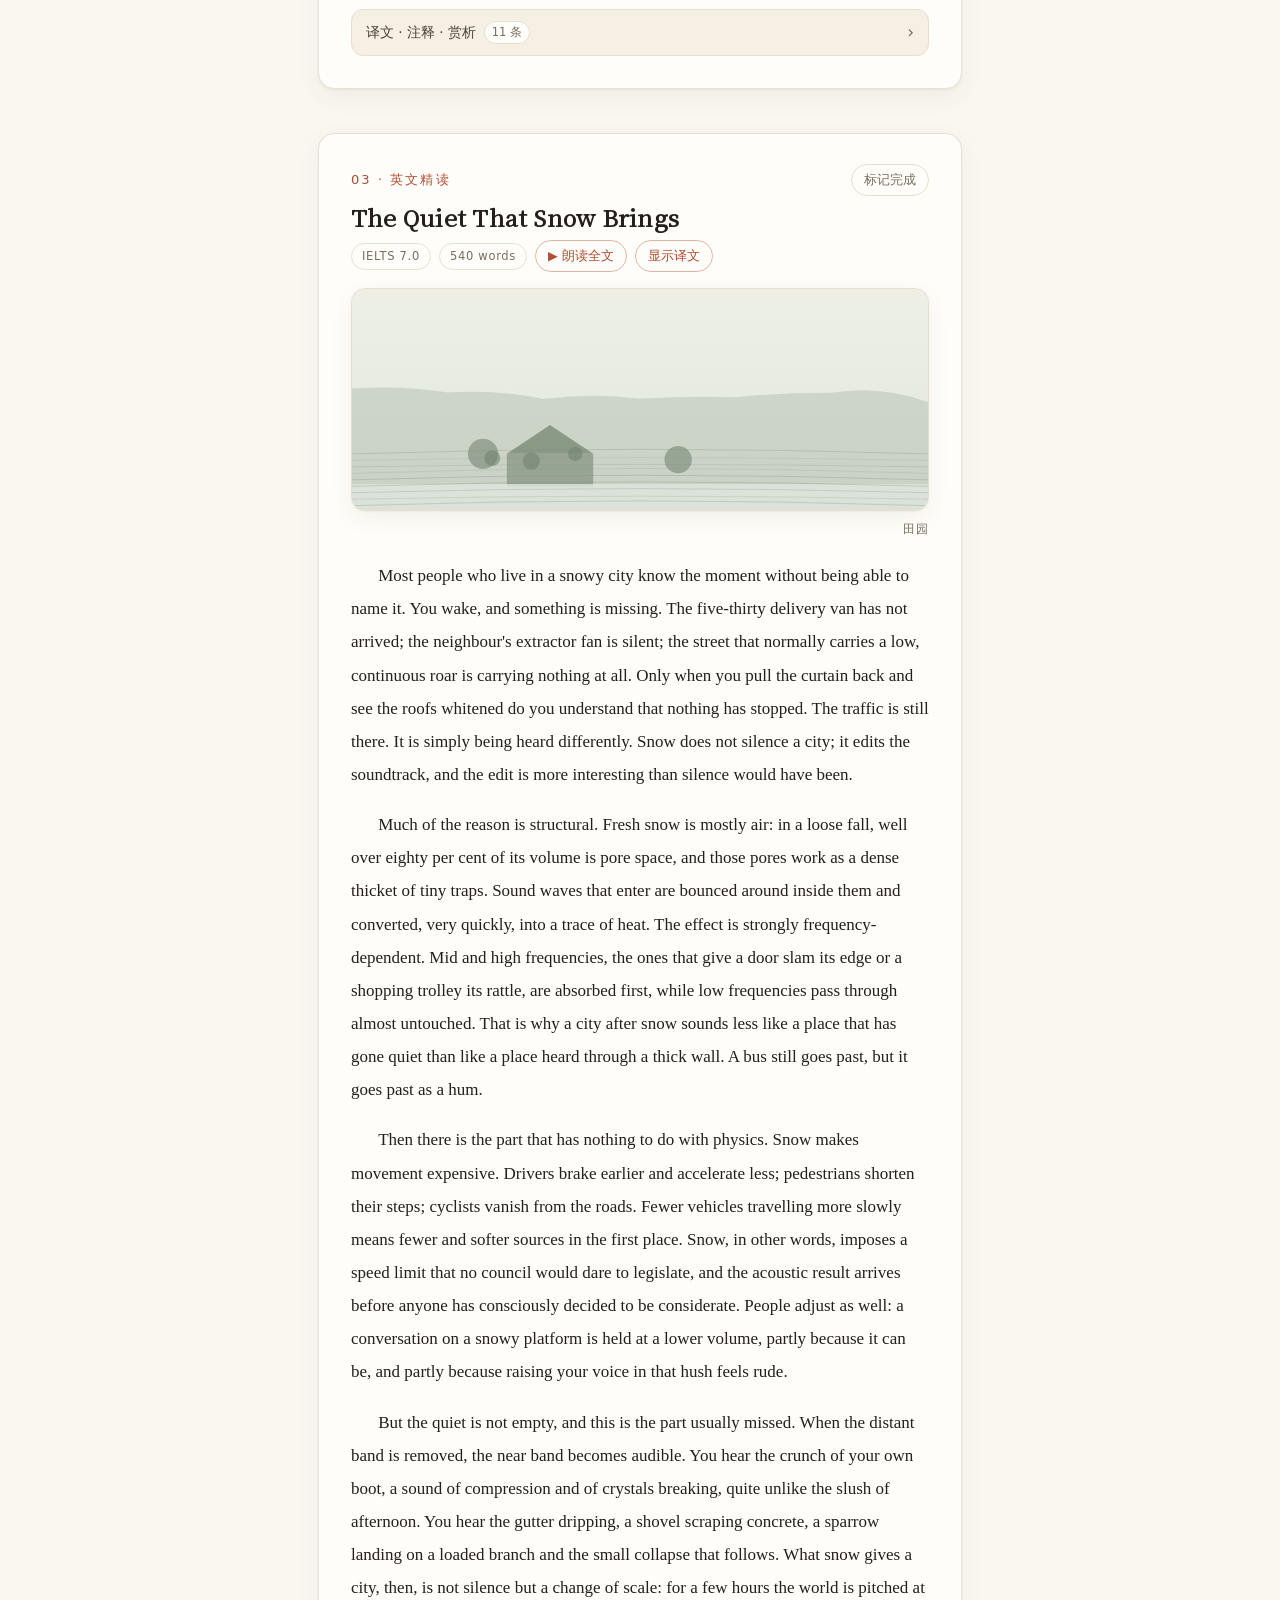
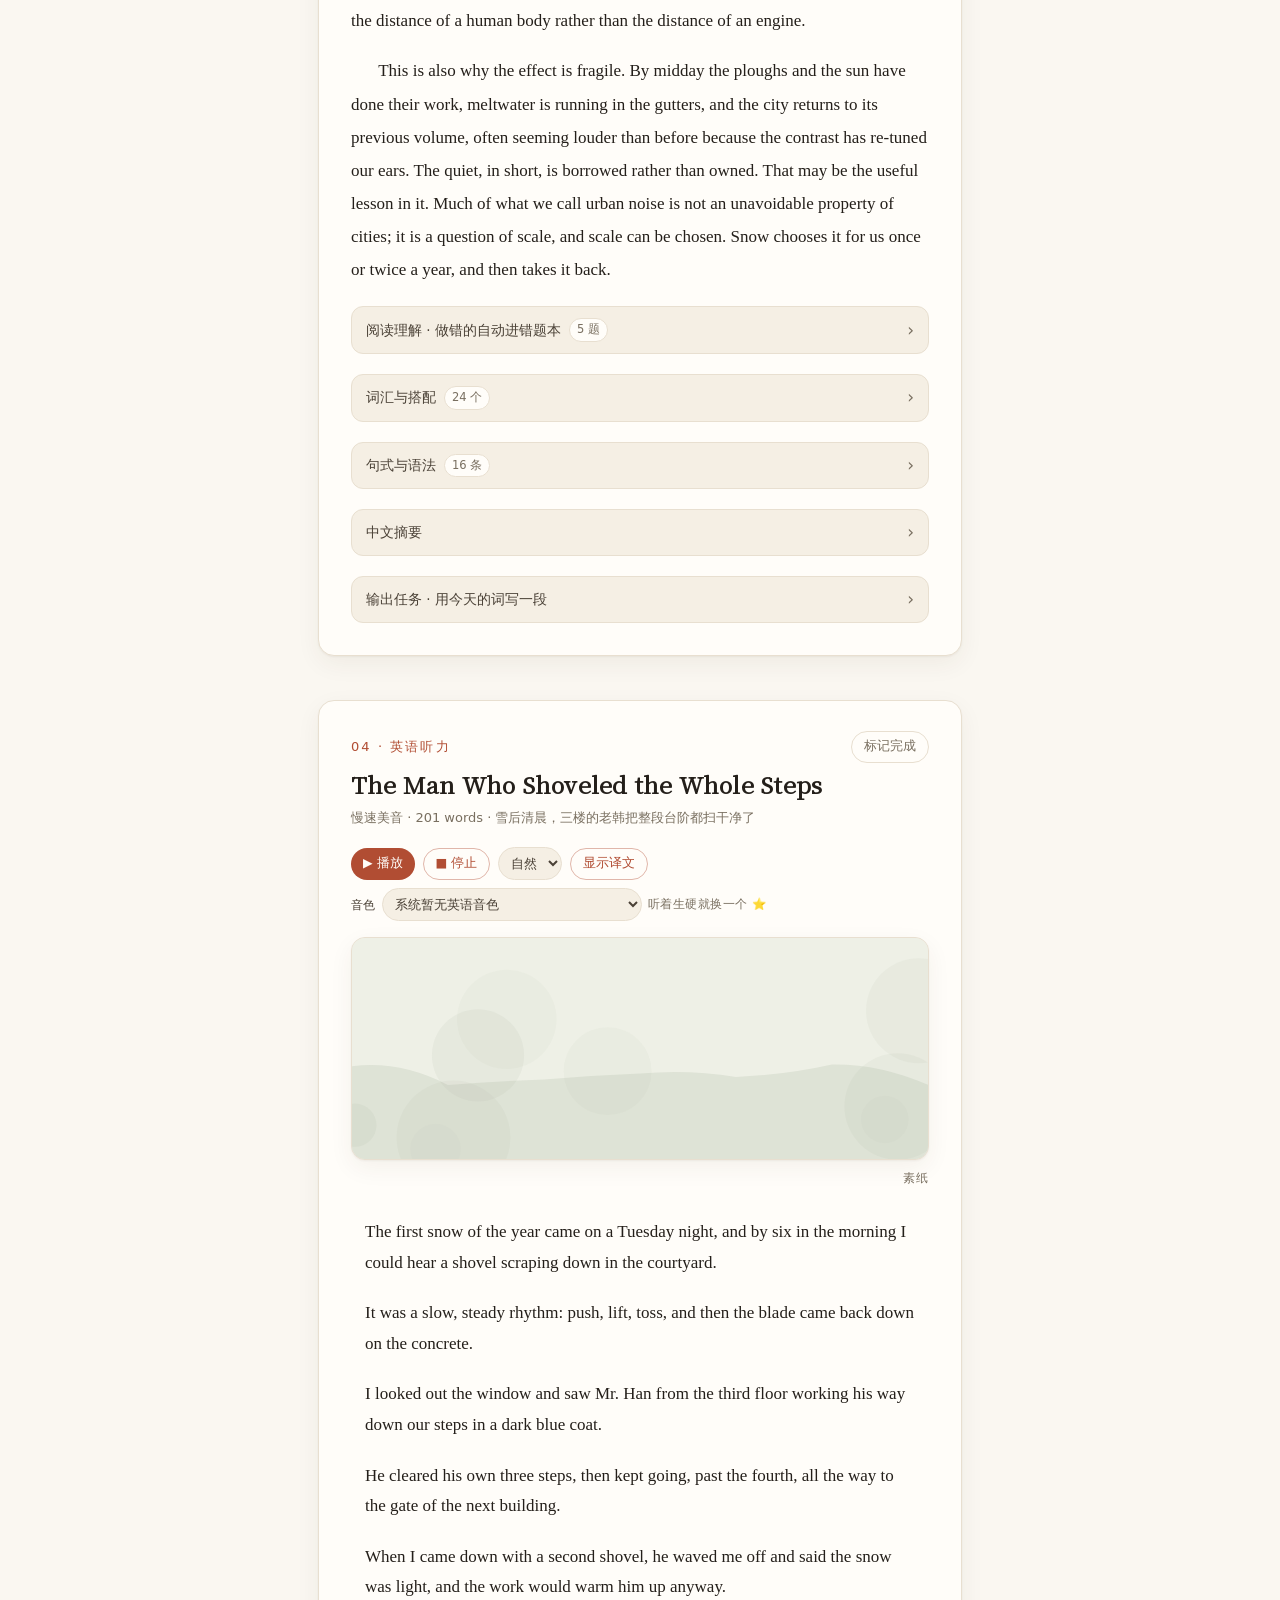
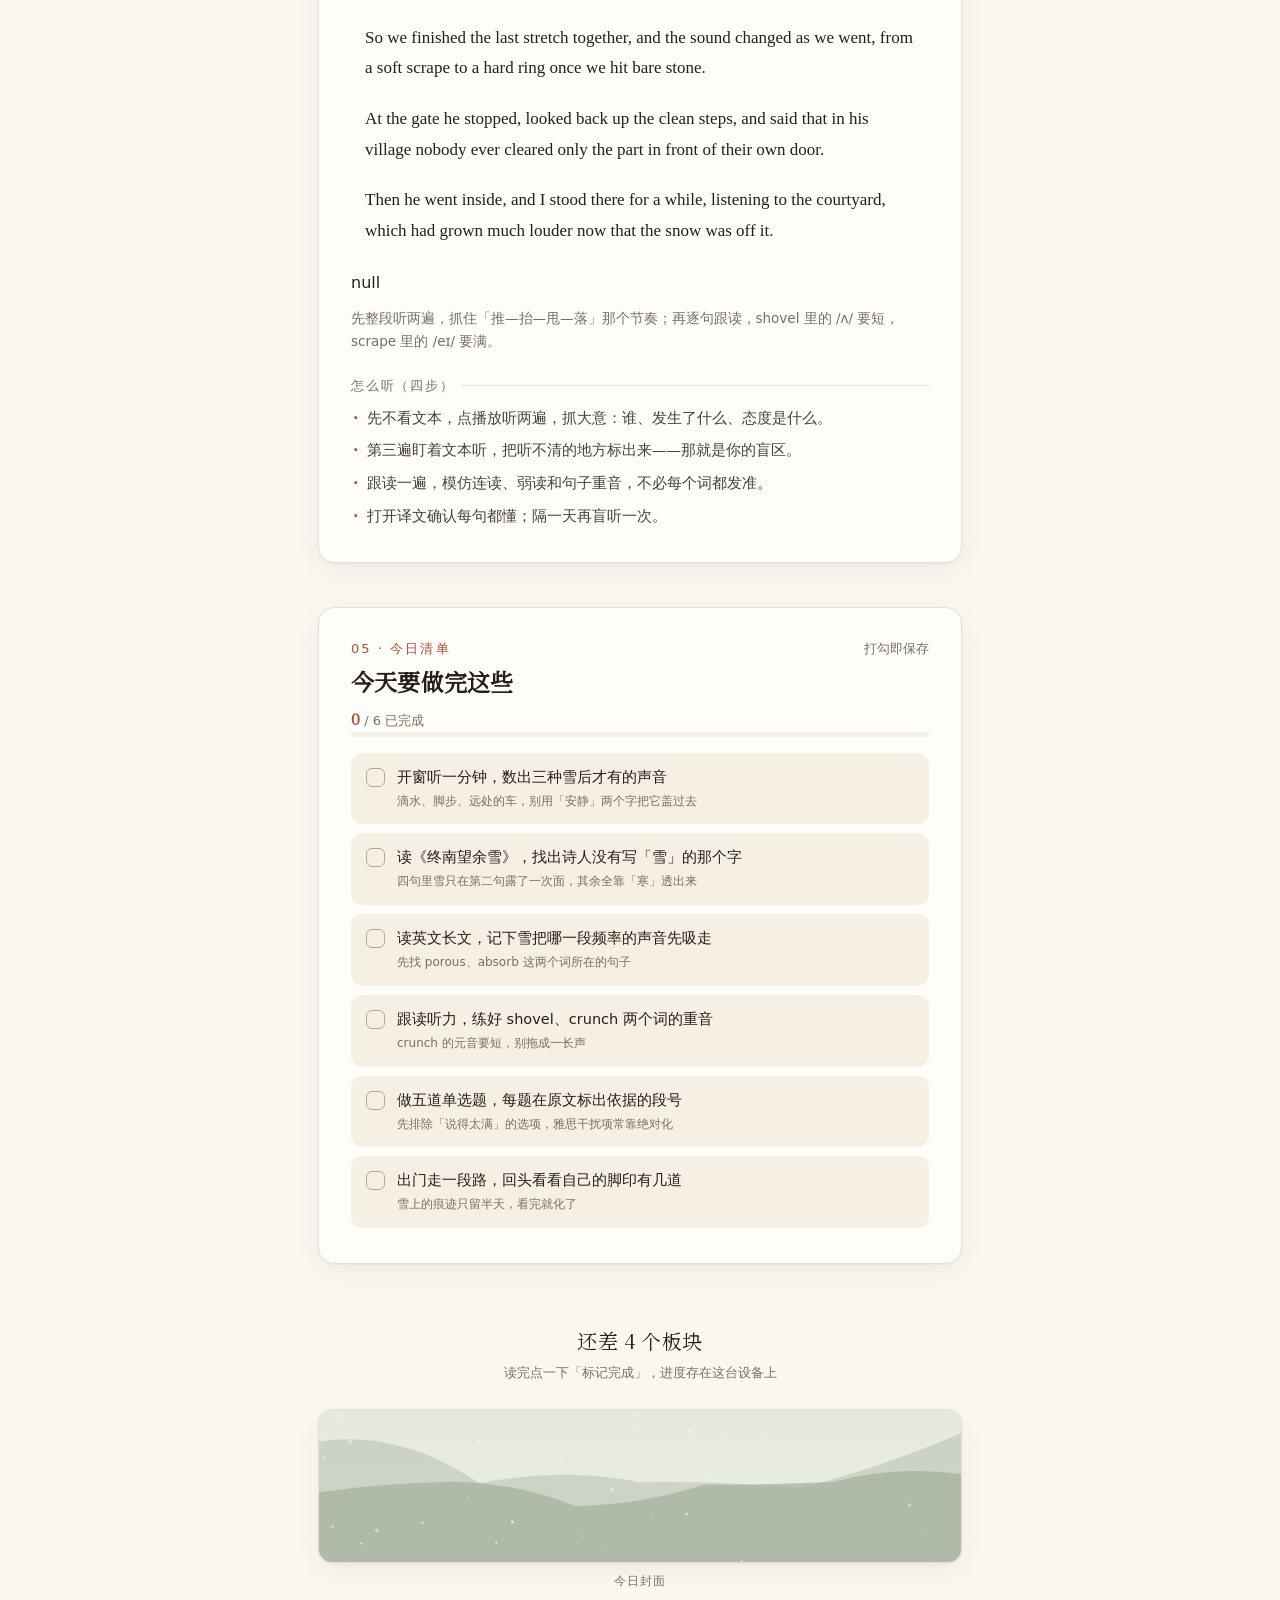
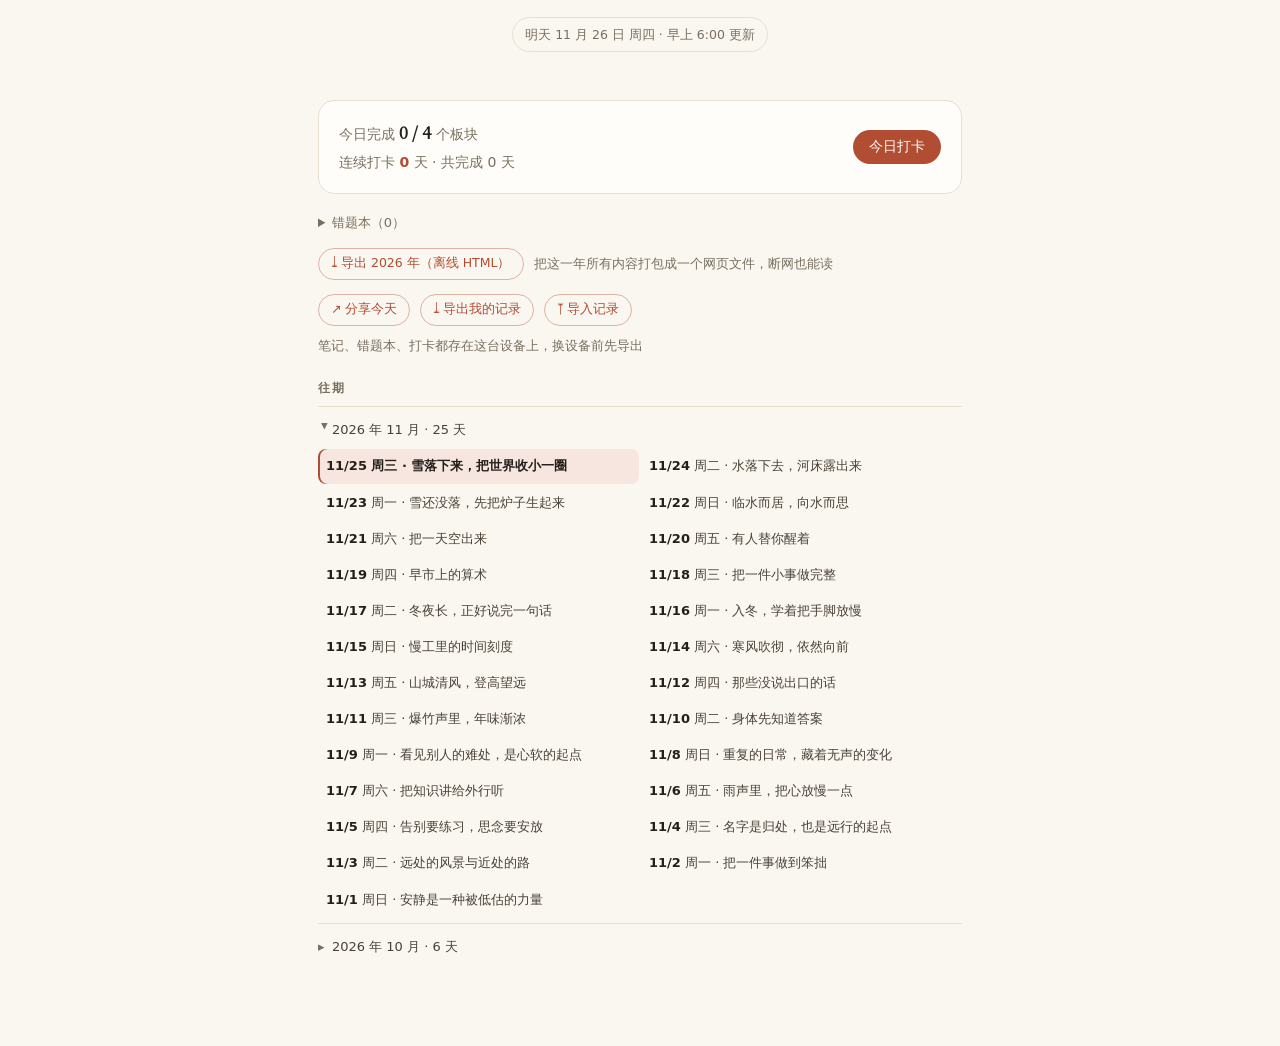
==== commit 2d955439: "content: 2026-11-25" ====
--- a/index.html
+++ b/index.html
@@ -55,8 +55,9 @@
     <p>每天一篇原创散文、一首古诗、一篇雅思级英文精读、一段自创美音听力，配今日一句与任务清单。</p>
     <p>正文由浏览器脚本渲染，请开启 JavaScript 后访问。已发布的内容如下：</p>
     <!--ARCHIVE:START-->
-<h3>2026 年 11 月 · 24 天</h3>
+<h3>2026 年 11 月 · 25 天</h3>
 <ul>
+<li><a href="?d=2026-11-25">11/25 周三 · 雪落下来，把世界收小一圈</a></li>
 <li><a href="?d=2026-11-24">11/24 周二 · 水落下去，河床露出来</a></li>
 <li><a href="?d=2026-11-23">11/23 周一 · 雪还没落，先把炉子生起来</a></li>
 <li><a href="?d=2026-11-22">11/22 周日 · 临水而居，向水而思</a></li>
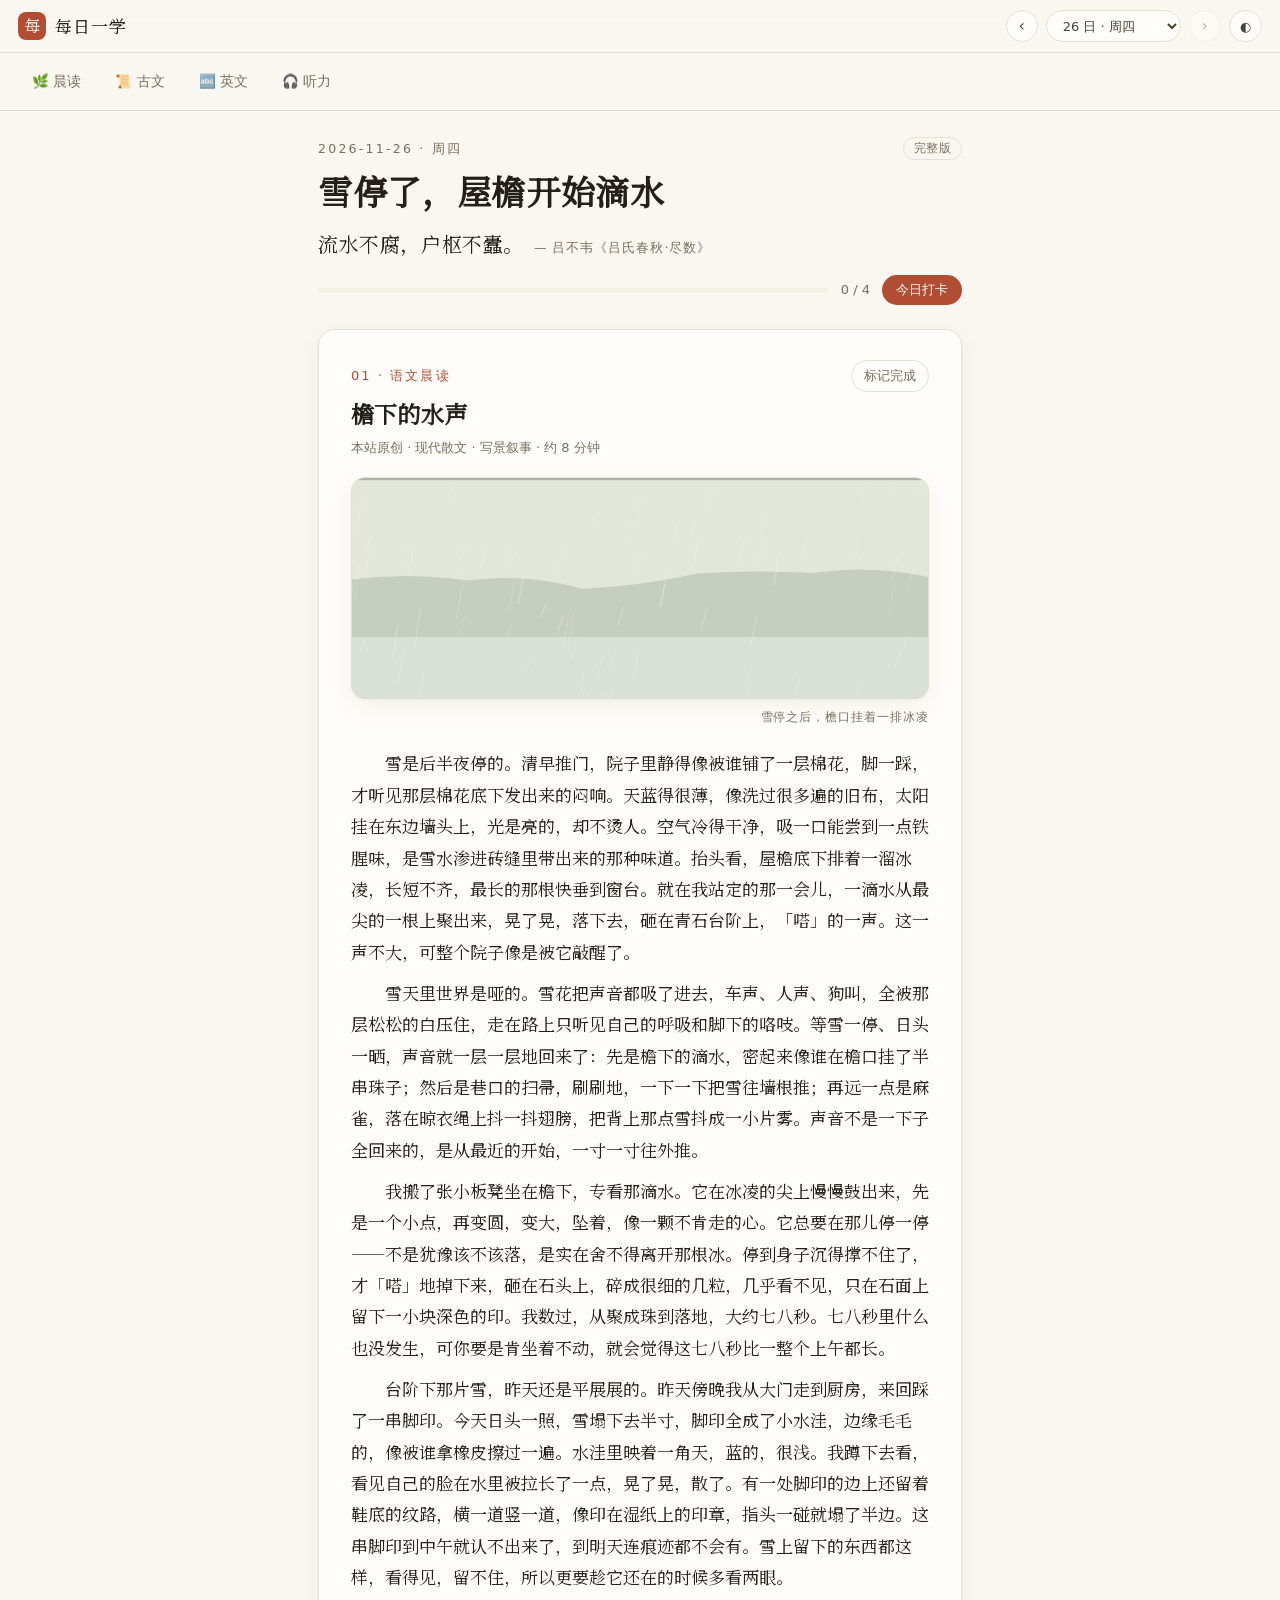
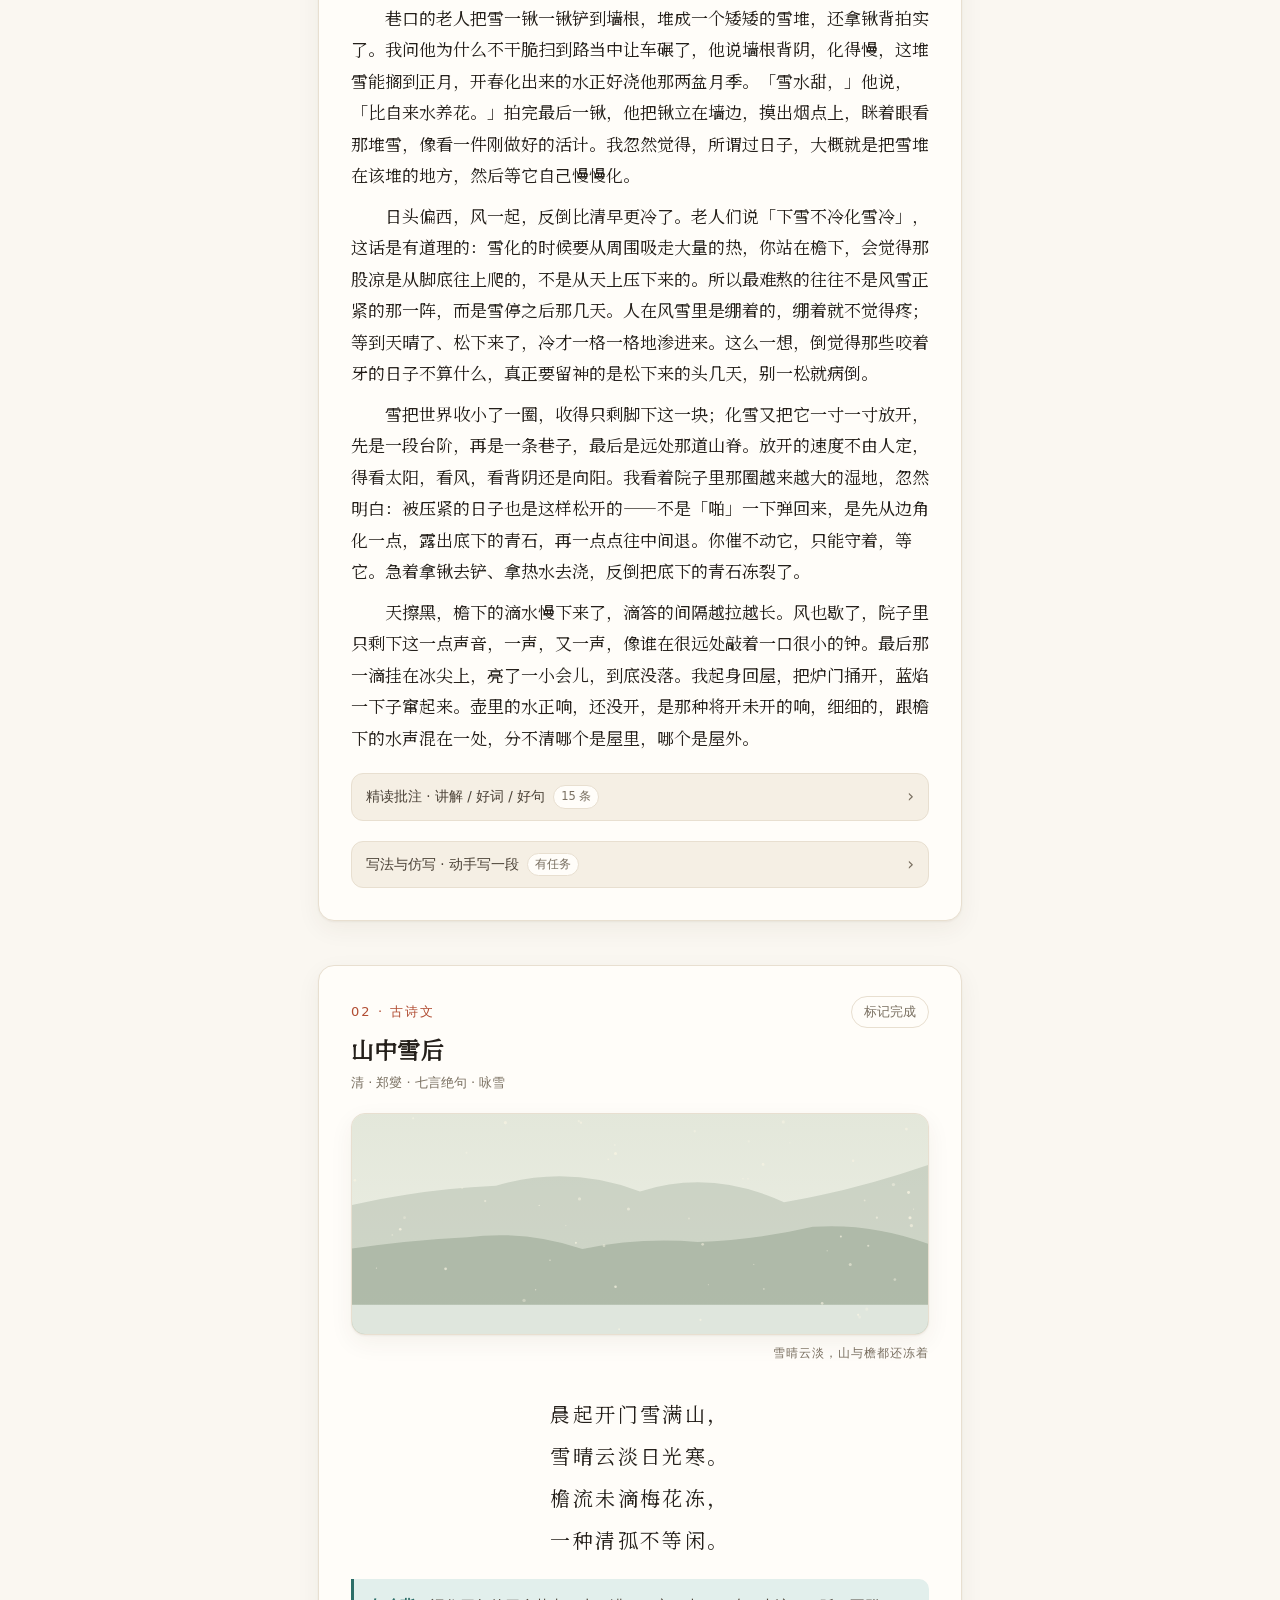
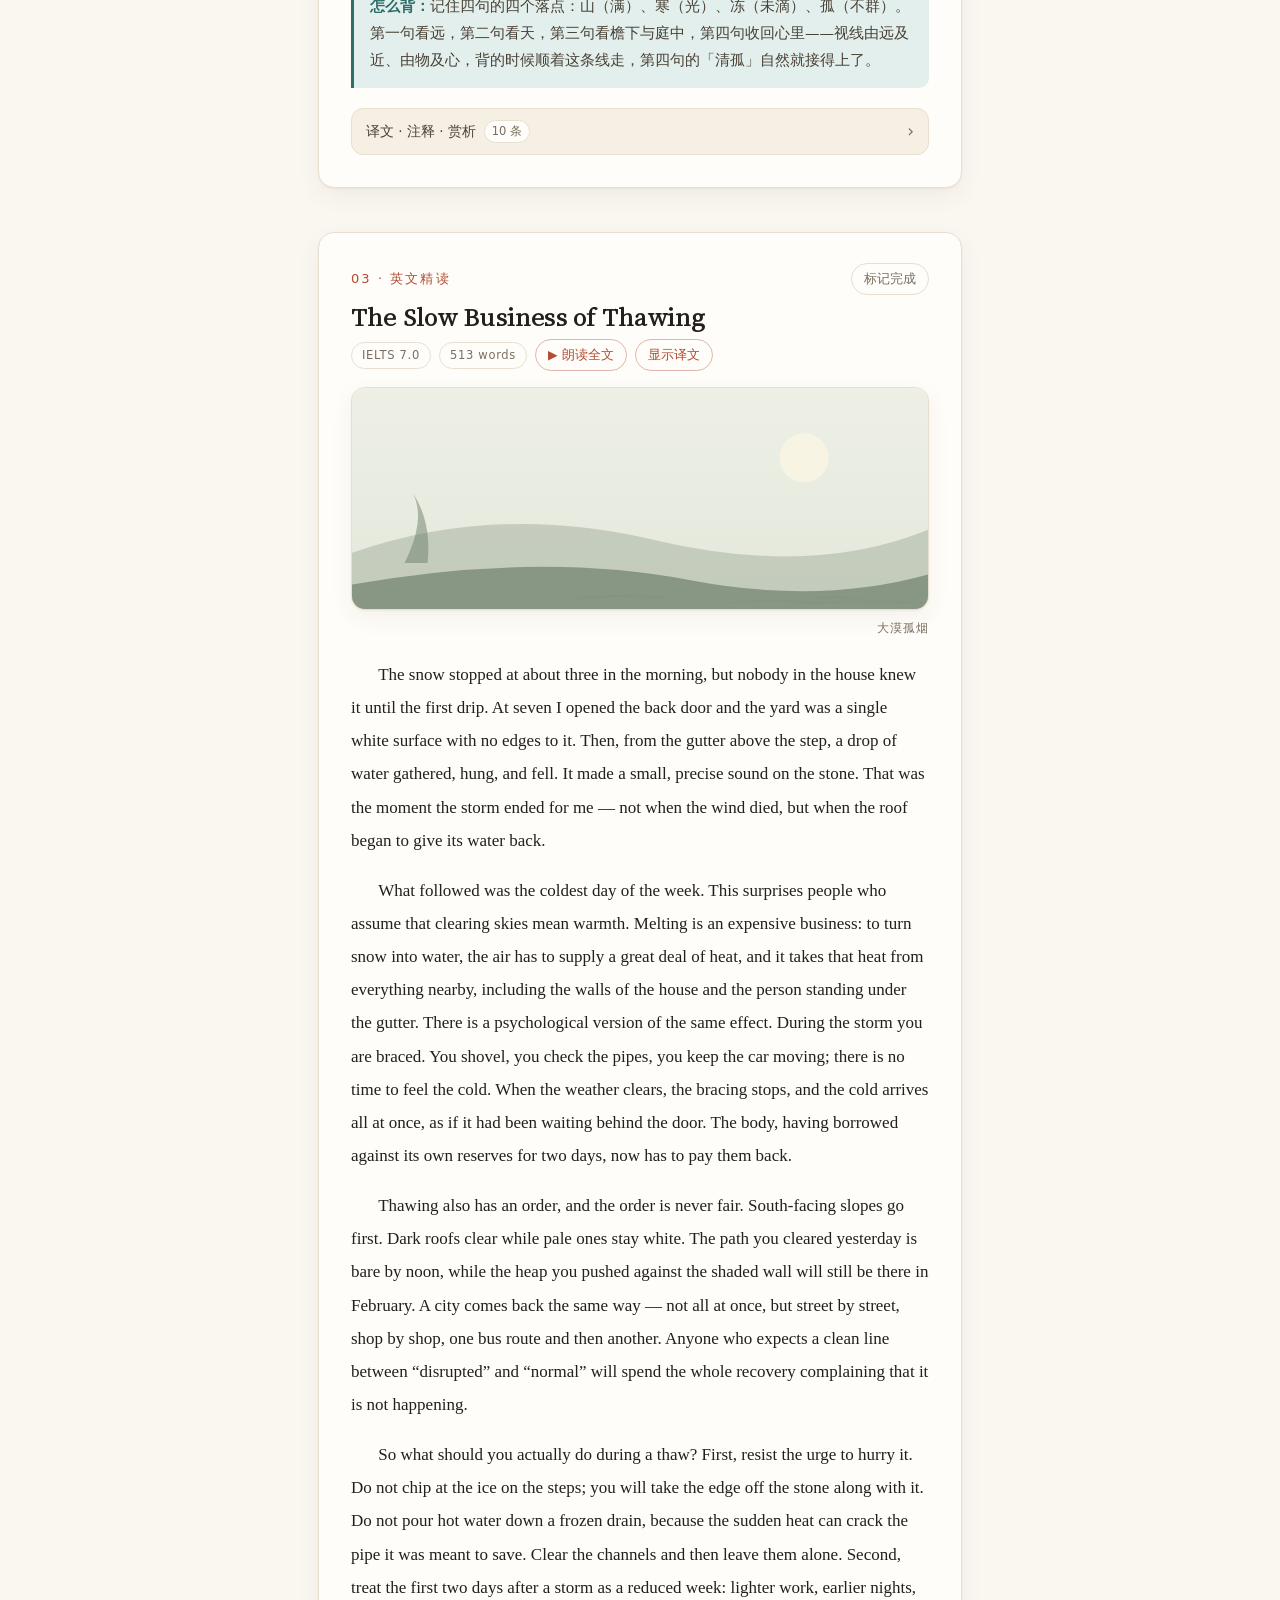
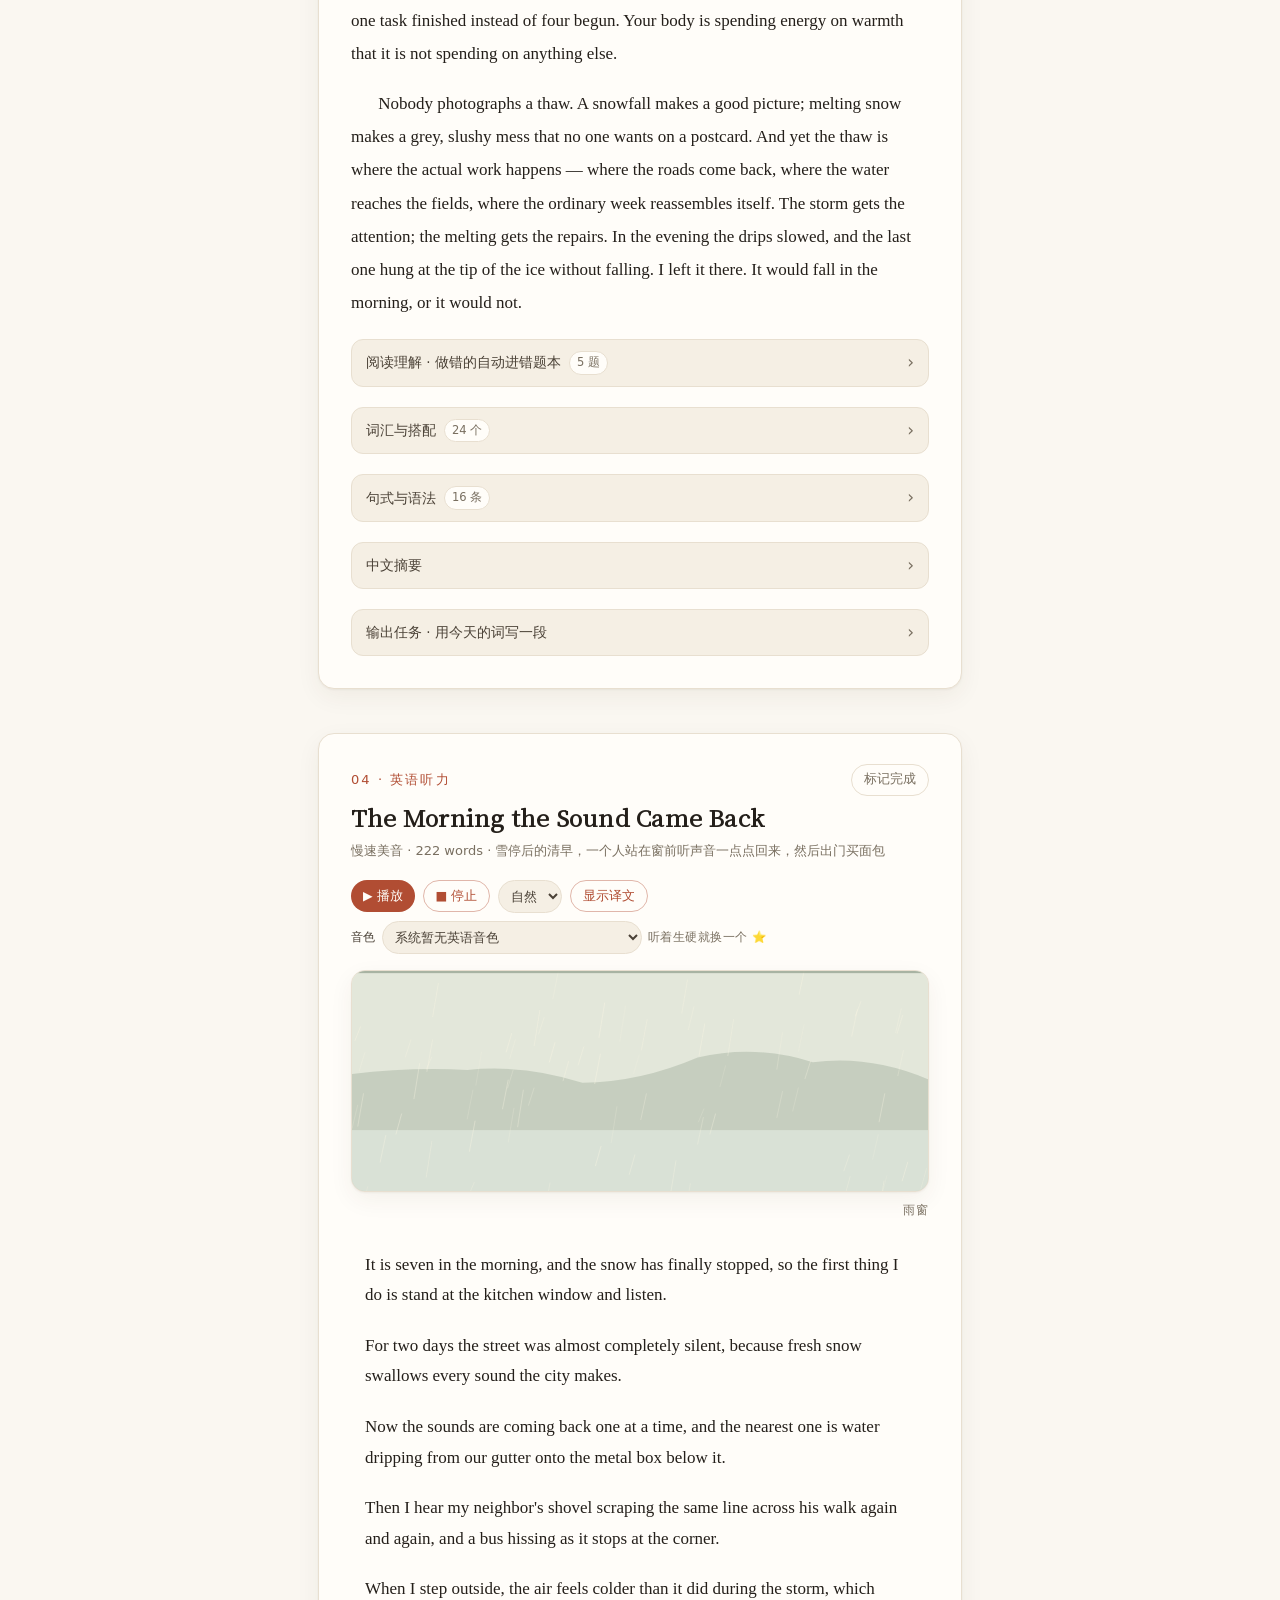
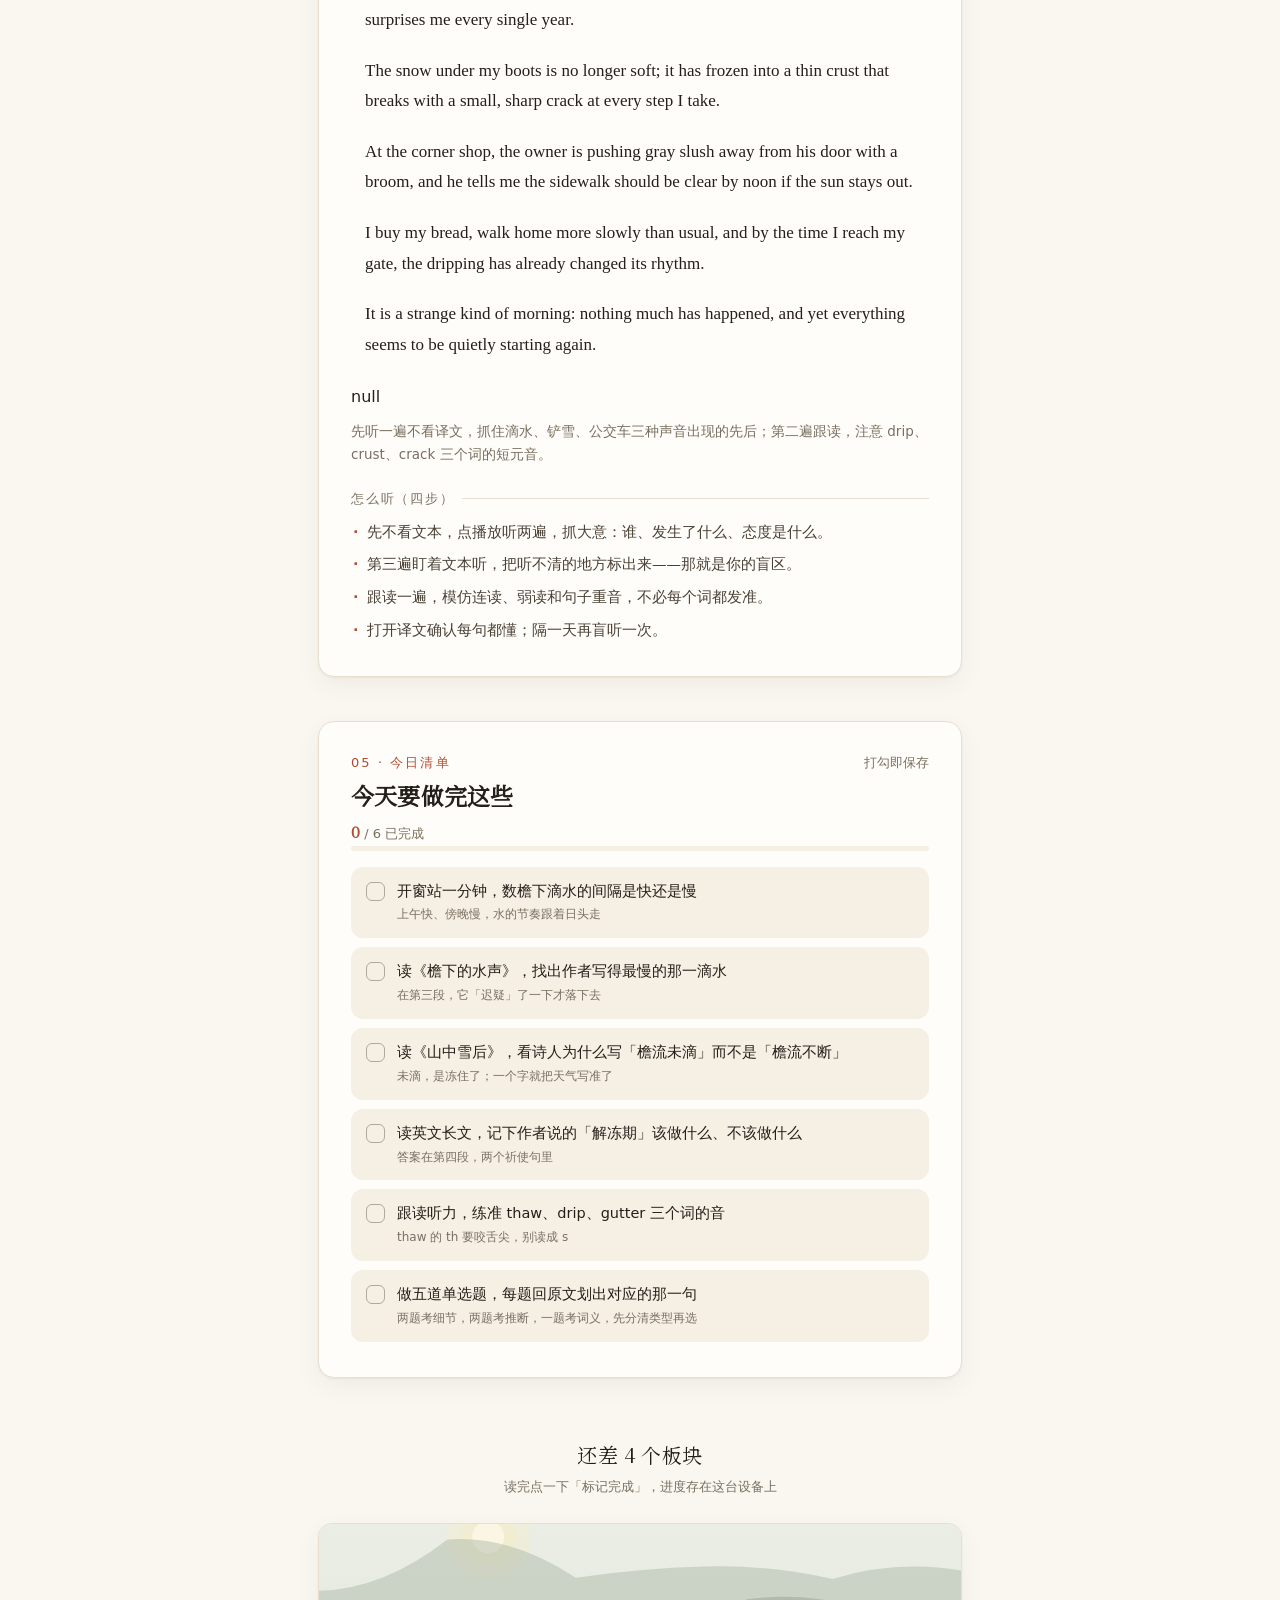
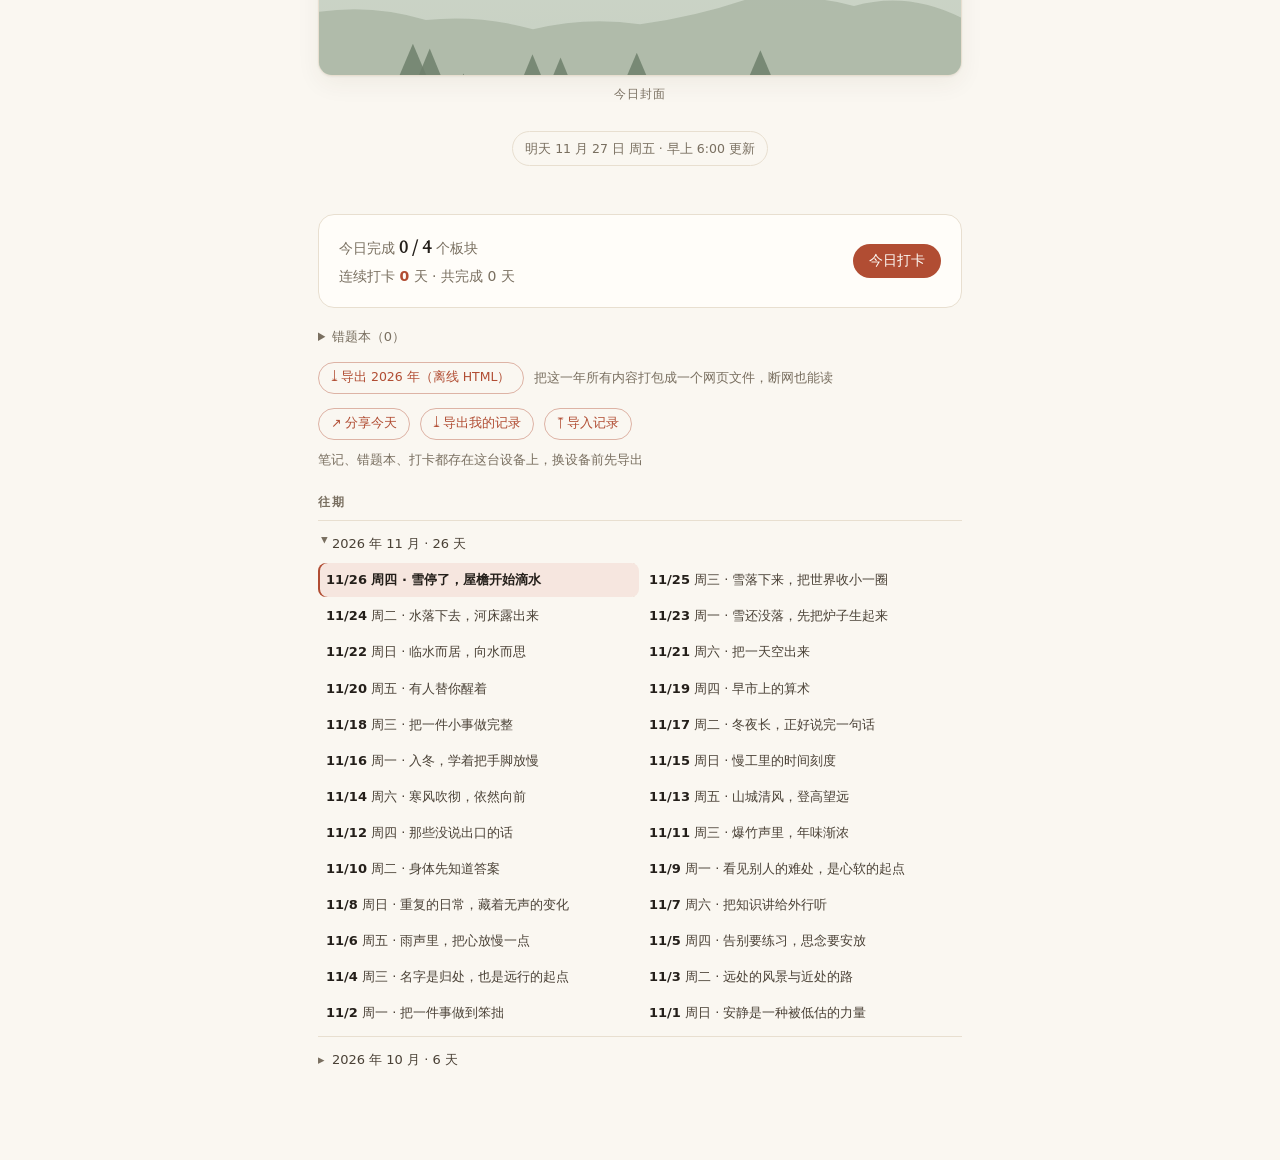
==== commit a64d9bf9: "content: 2026-11-26" ====
--- a/index.html
+++ b/index.html
@@ -55,8 +55,9 @@
     <p>每天一篇原创散文、一首古诗、一篇雅思级英文精读、一段自创美音听力，配今日一句与任务清单。</p>
     <p>正文由浏览器脚本渲染，请开启 JavaScript 后访问。已发布的内容如下：</p>
     <!--ARCHIVE:START-->
-<h3>2026 年 11 月 · 25 天</h3>
+<h3>2026 年 11 月 · 26 天</h3>
 <ul>
+<li><a href="?d=2026-11-26">11/26 周四 · 雪停了，屋檐开始滴水</a></li>
 <li><a href="?d=2026-11-25">11/25 周三 · 雪落下来，把世界收小一圈</a></li>
 <li><a href="?d=2026-11-24">11/24 周二 · 水落下去，河床露出来</a></li>
 <li><a href="?d=2026-11-23">11/23 周一 · 雪还没落，先把炉子生起来</a></li>
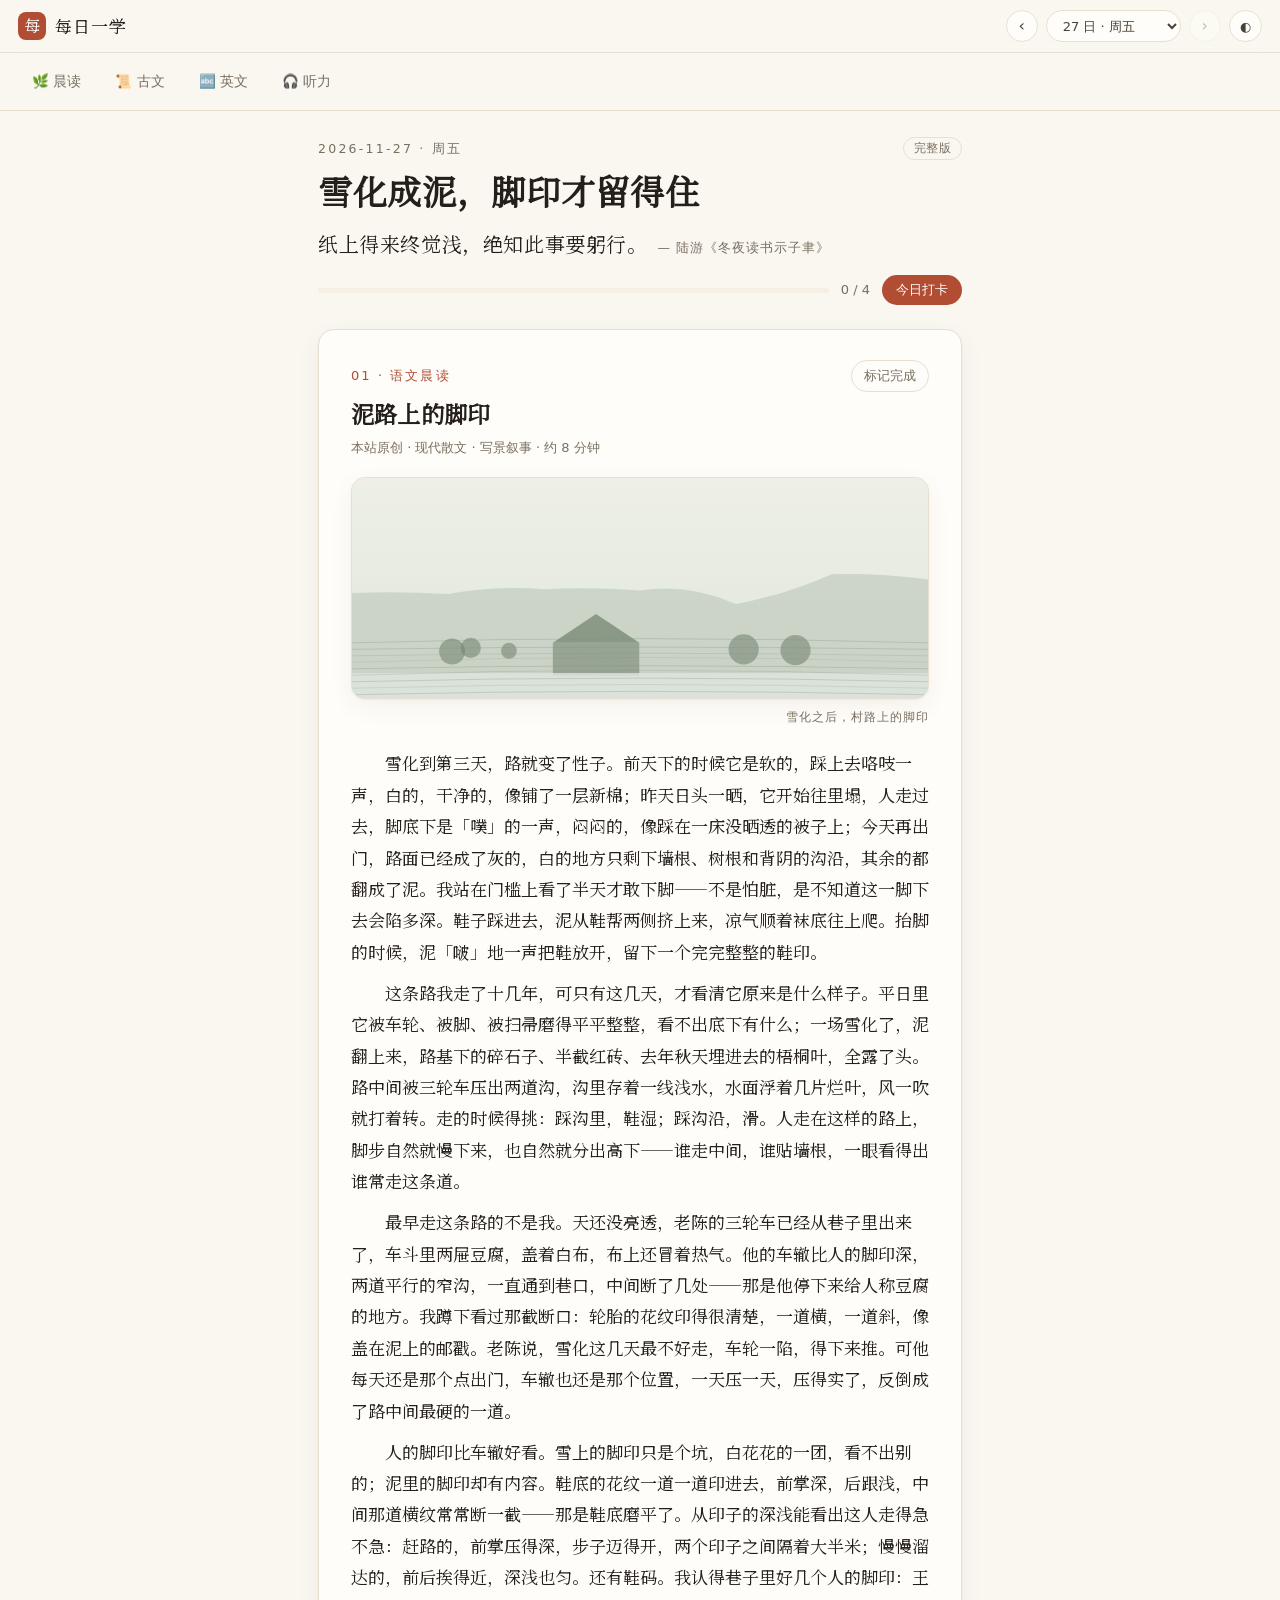
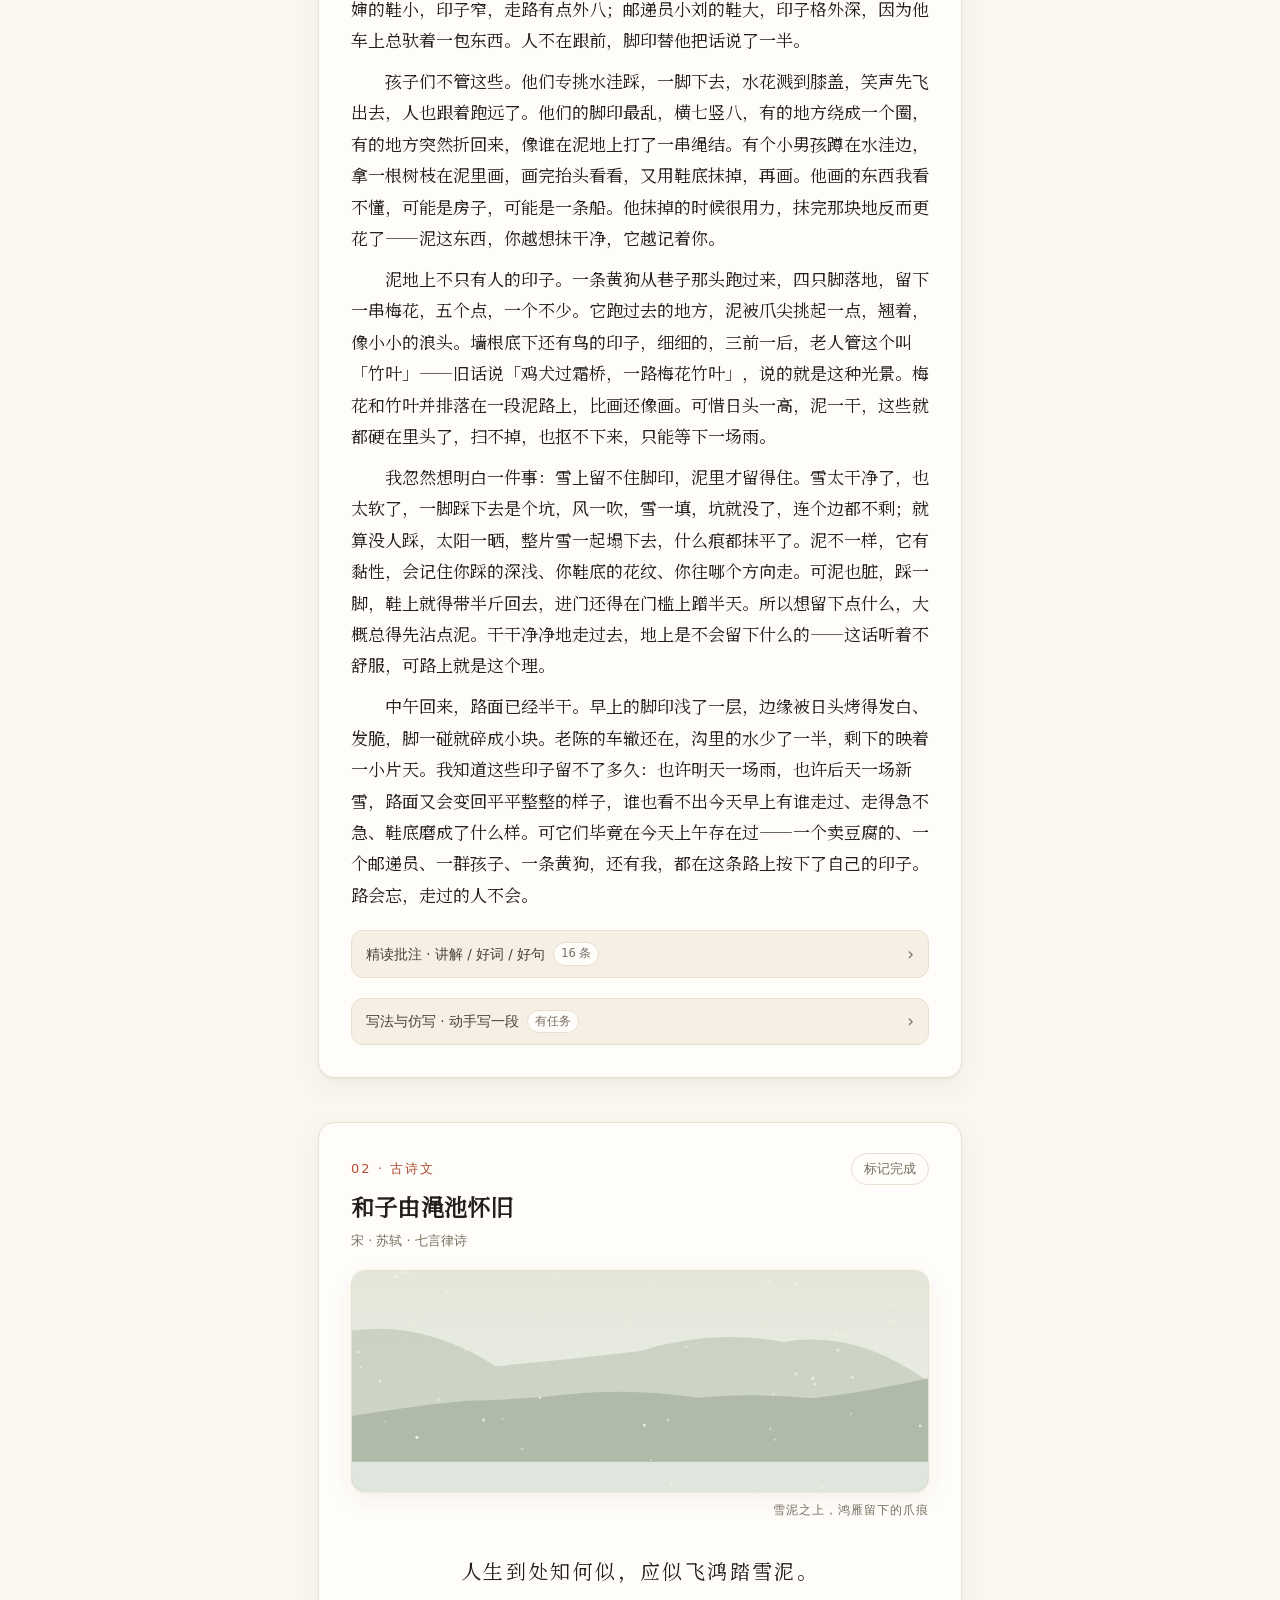
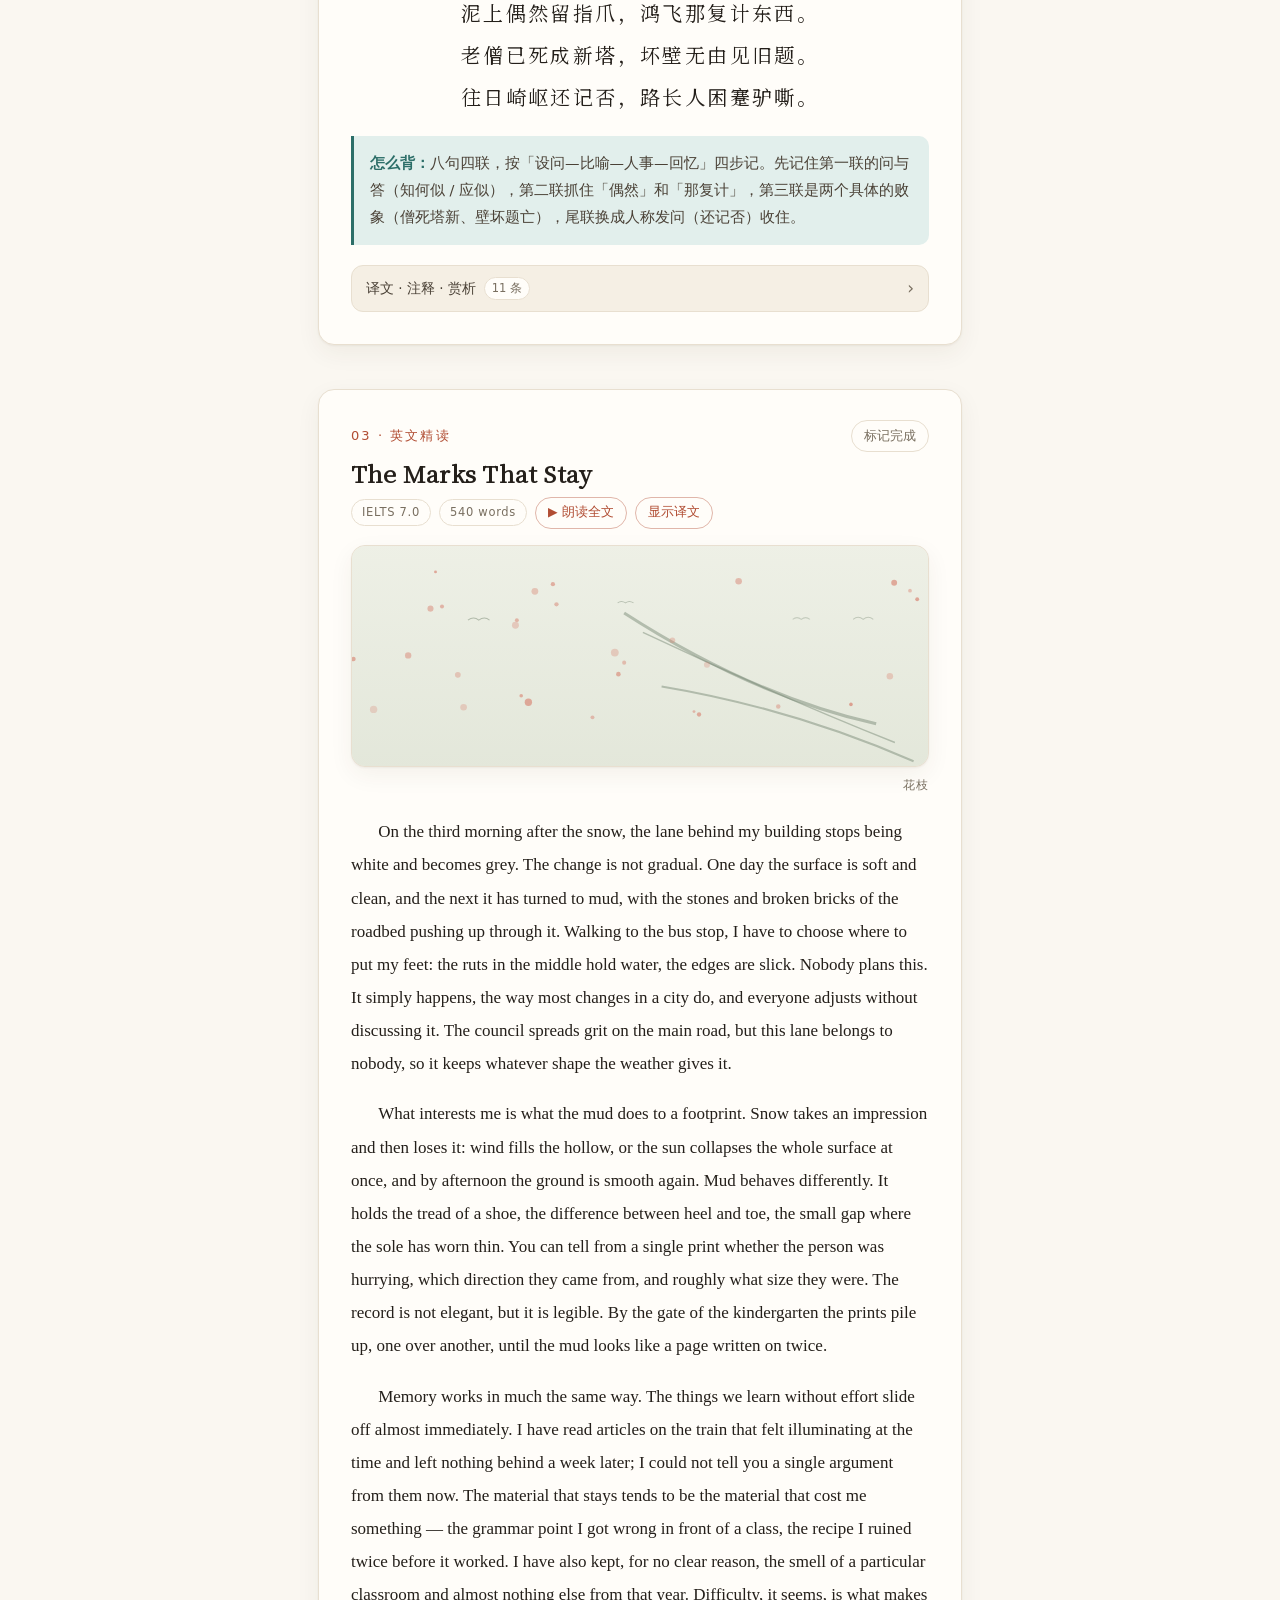
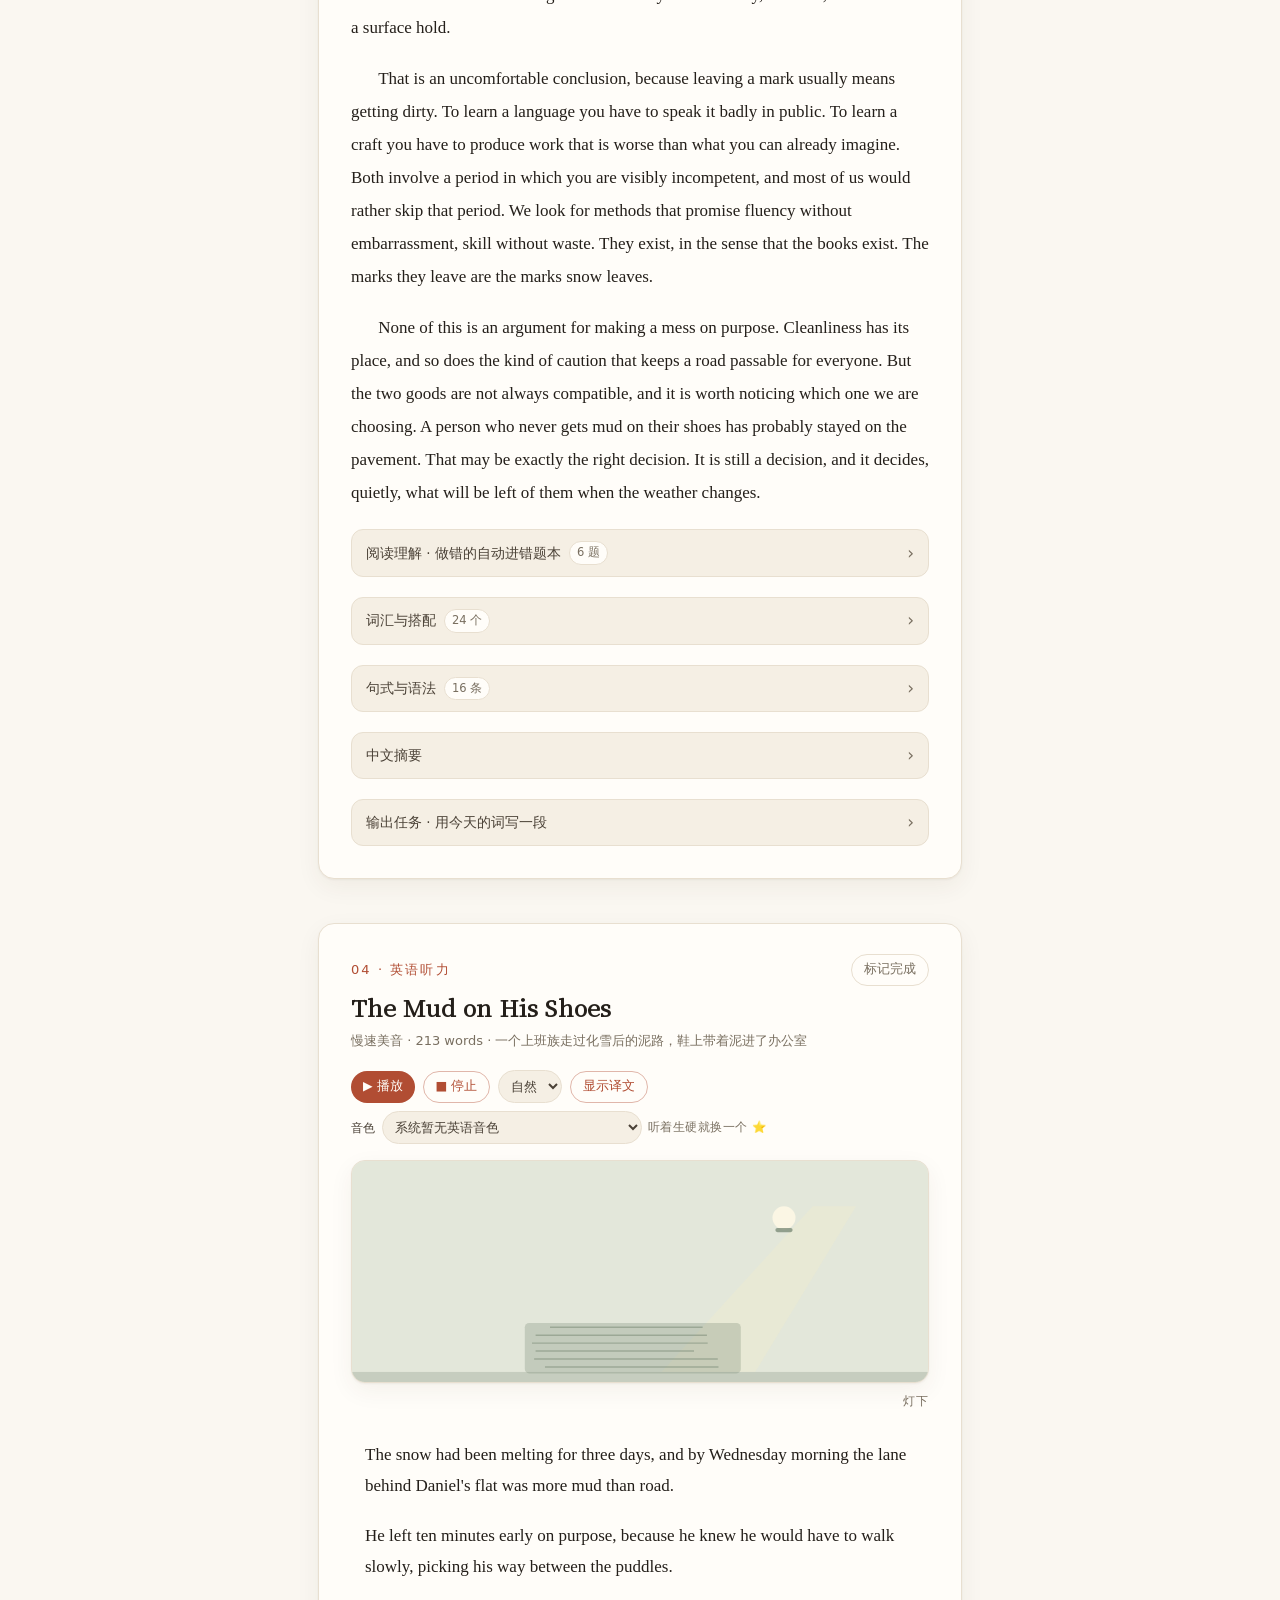
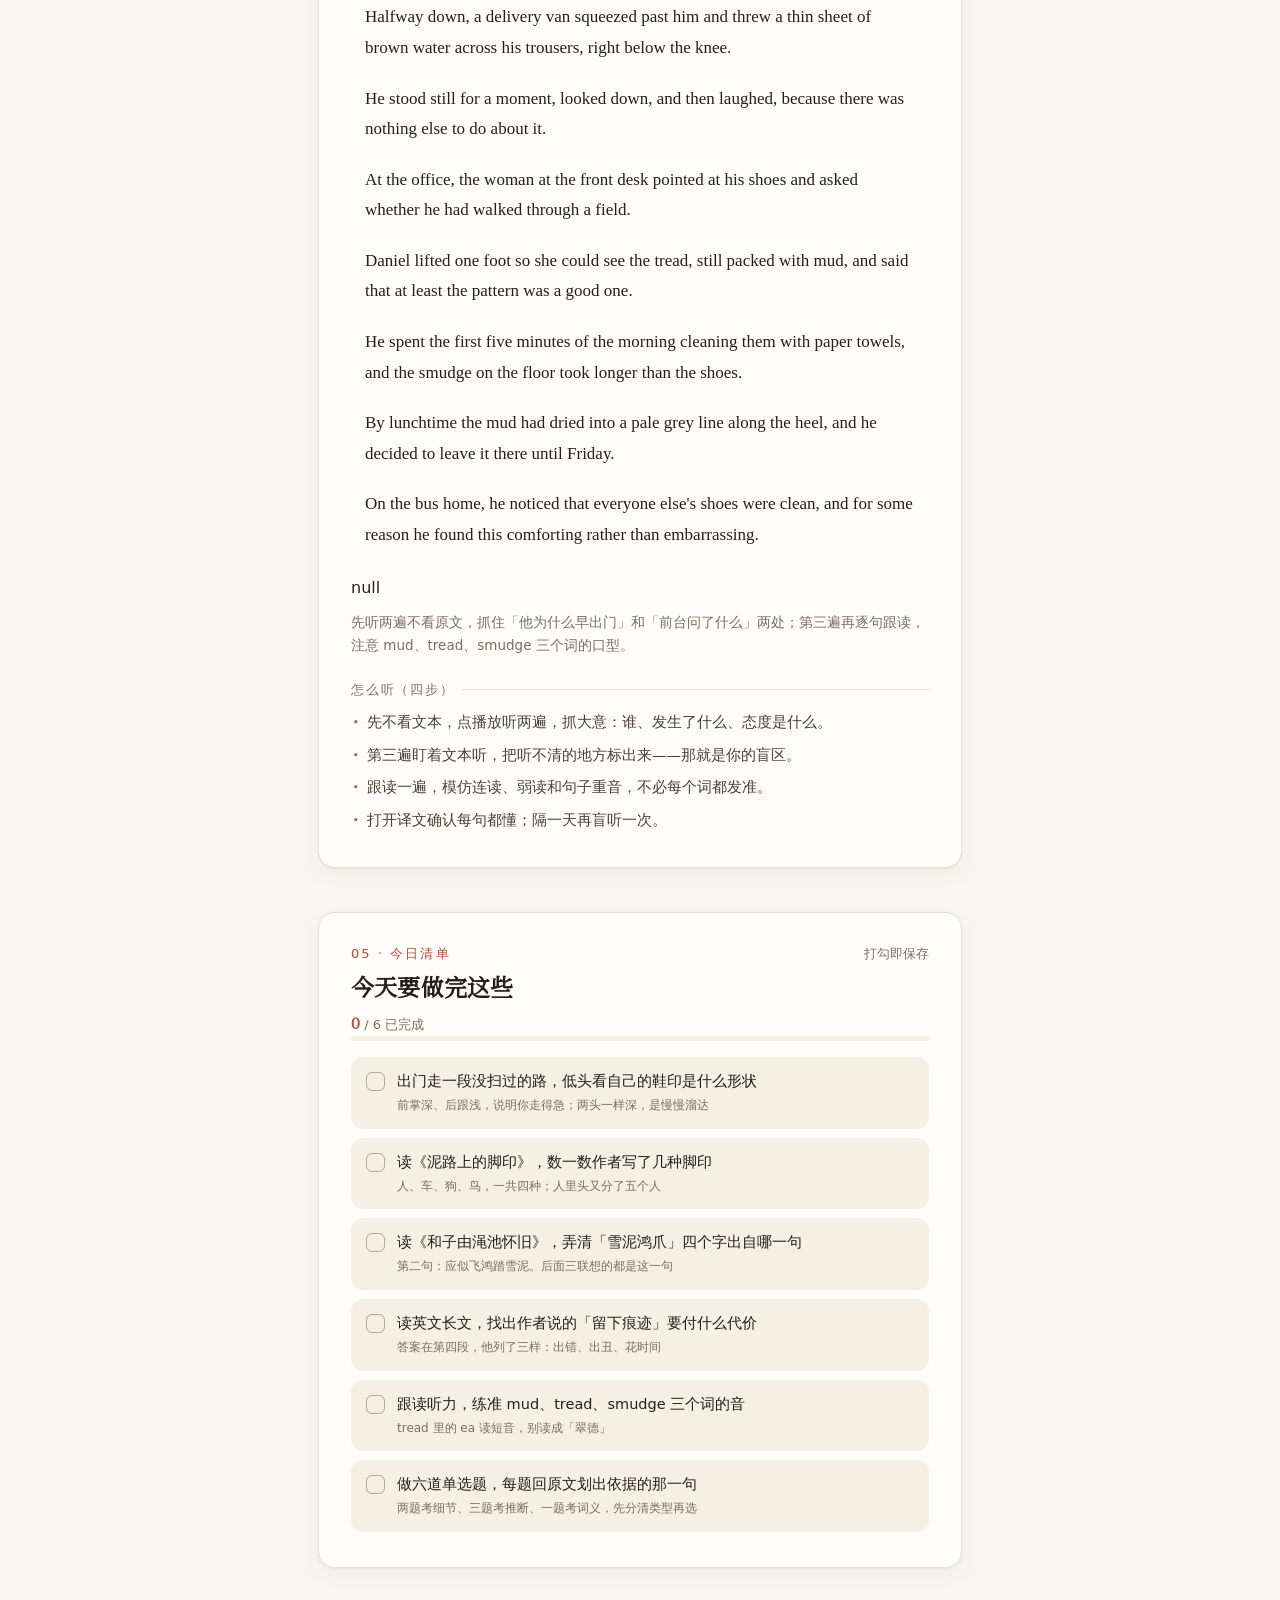
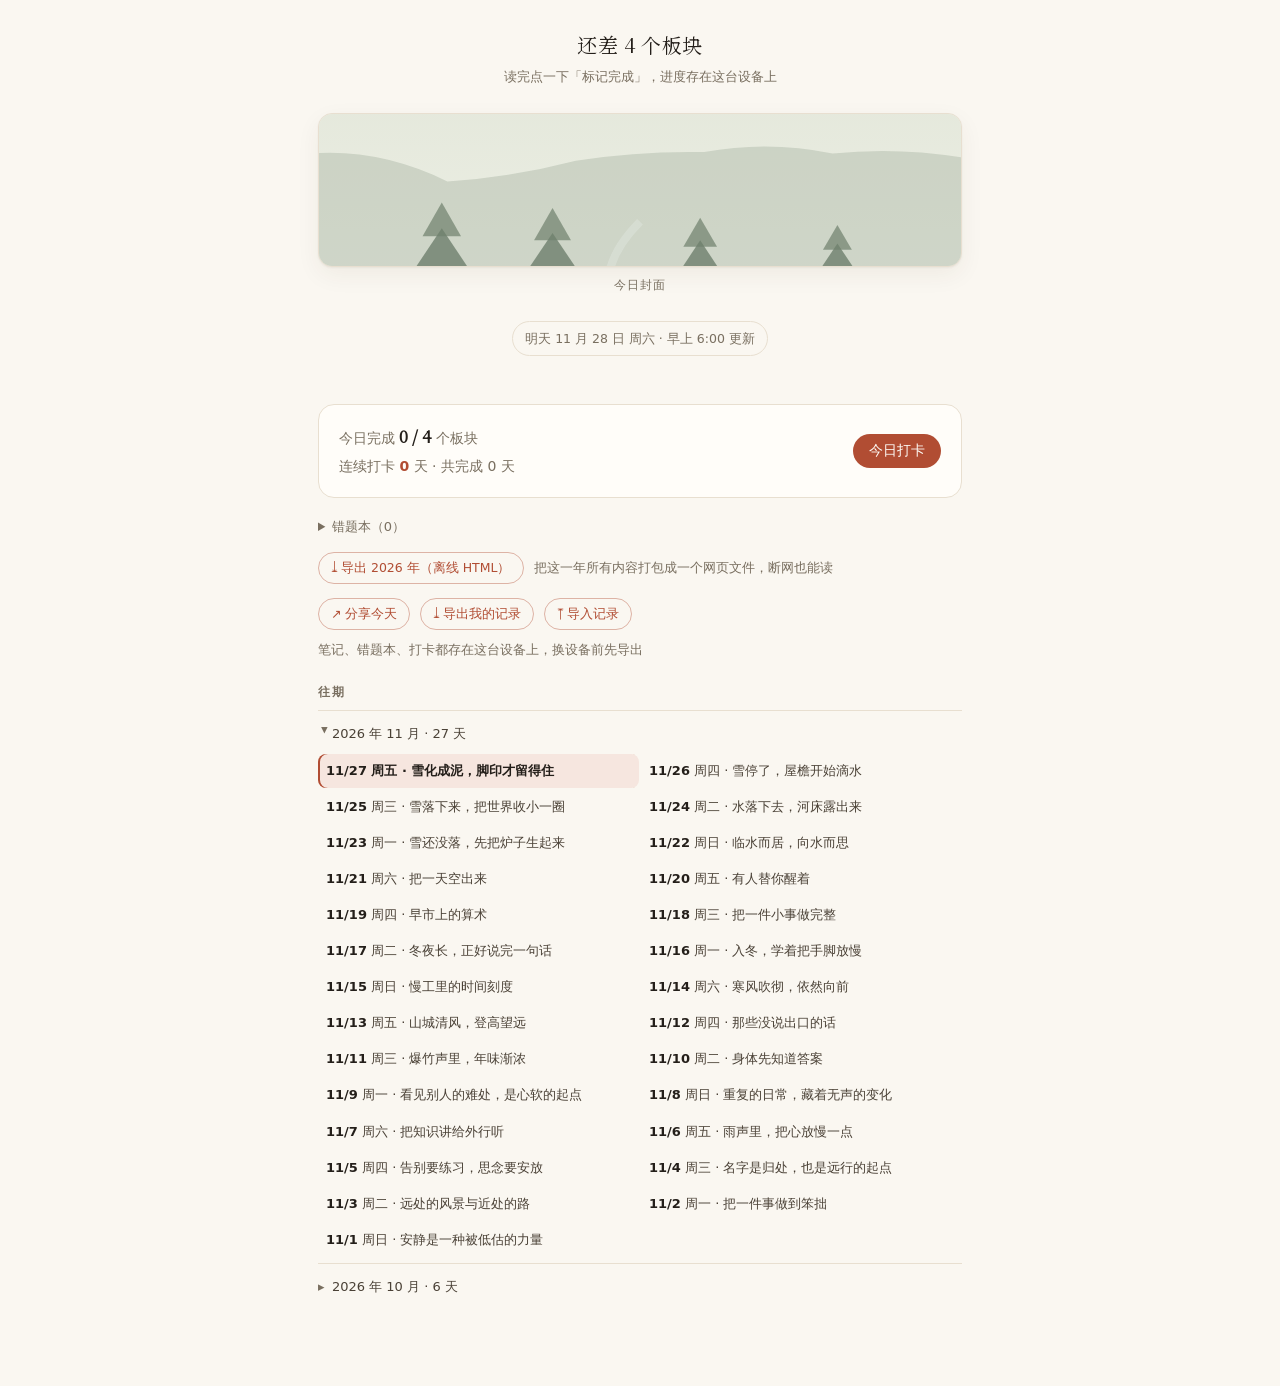
==== commit 62226d6d: "content: 2026-11-27" ====
--- a/index.html
+++ b/index.html
@@ -55,8 +55,9 @@
     <p>每天一篇原创散文、一首古诗、一篇雅思级英文精读、一段自创美音听力，配今日一句与任务清单。</p>
     <p>正文由浏览器脚本渲染，请开启 JavaScript 后访问。已发布的内容如下：</p>
     <!--ARCHIVE:START-->
-<h3>2026 年 11 月 · 26 天</h3>
+<h3>2026 年 11 月 · 27 天</h3>
 <ul>
+<li><a href="?d=2026-11-27">11/27 周五 · 雪化成泥，脚印才留得住</a></li>
 <li><a href="?d=2026-11-26">11/26 周四 · 雪停了，屋檐开始滴水</a></li>
 <li><a href="?d=2026-11-25">11/25 周三 · 雪落下来，把世界收小一圈</a></li>
 <li><a href="?d=2026-11-24">11/24 周二 · 水落下去，河床露出来</a></li>
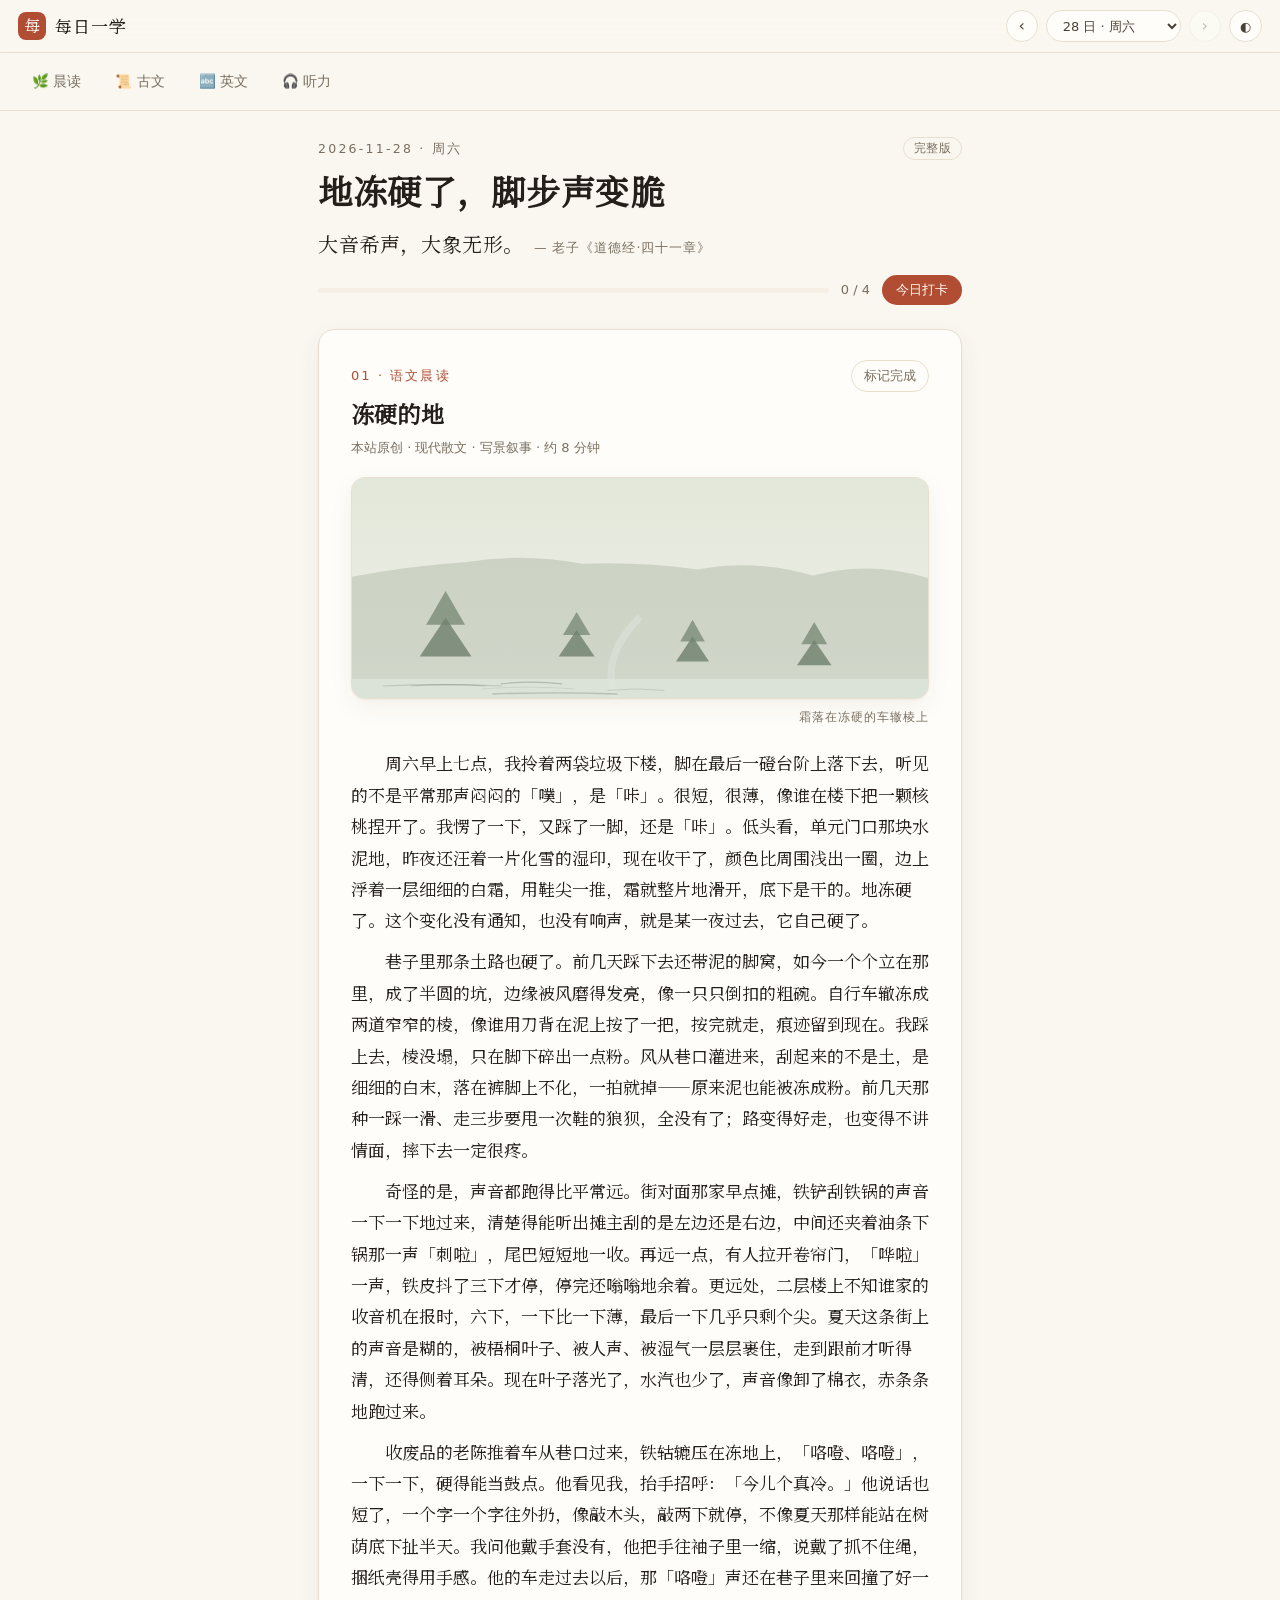
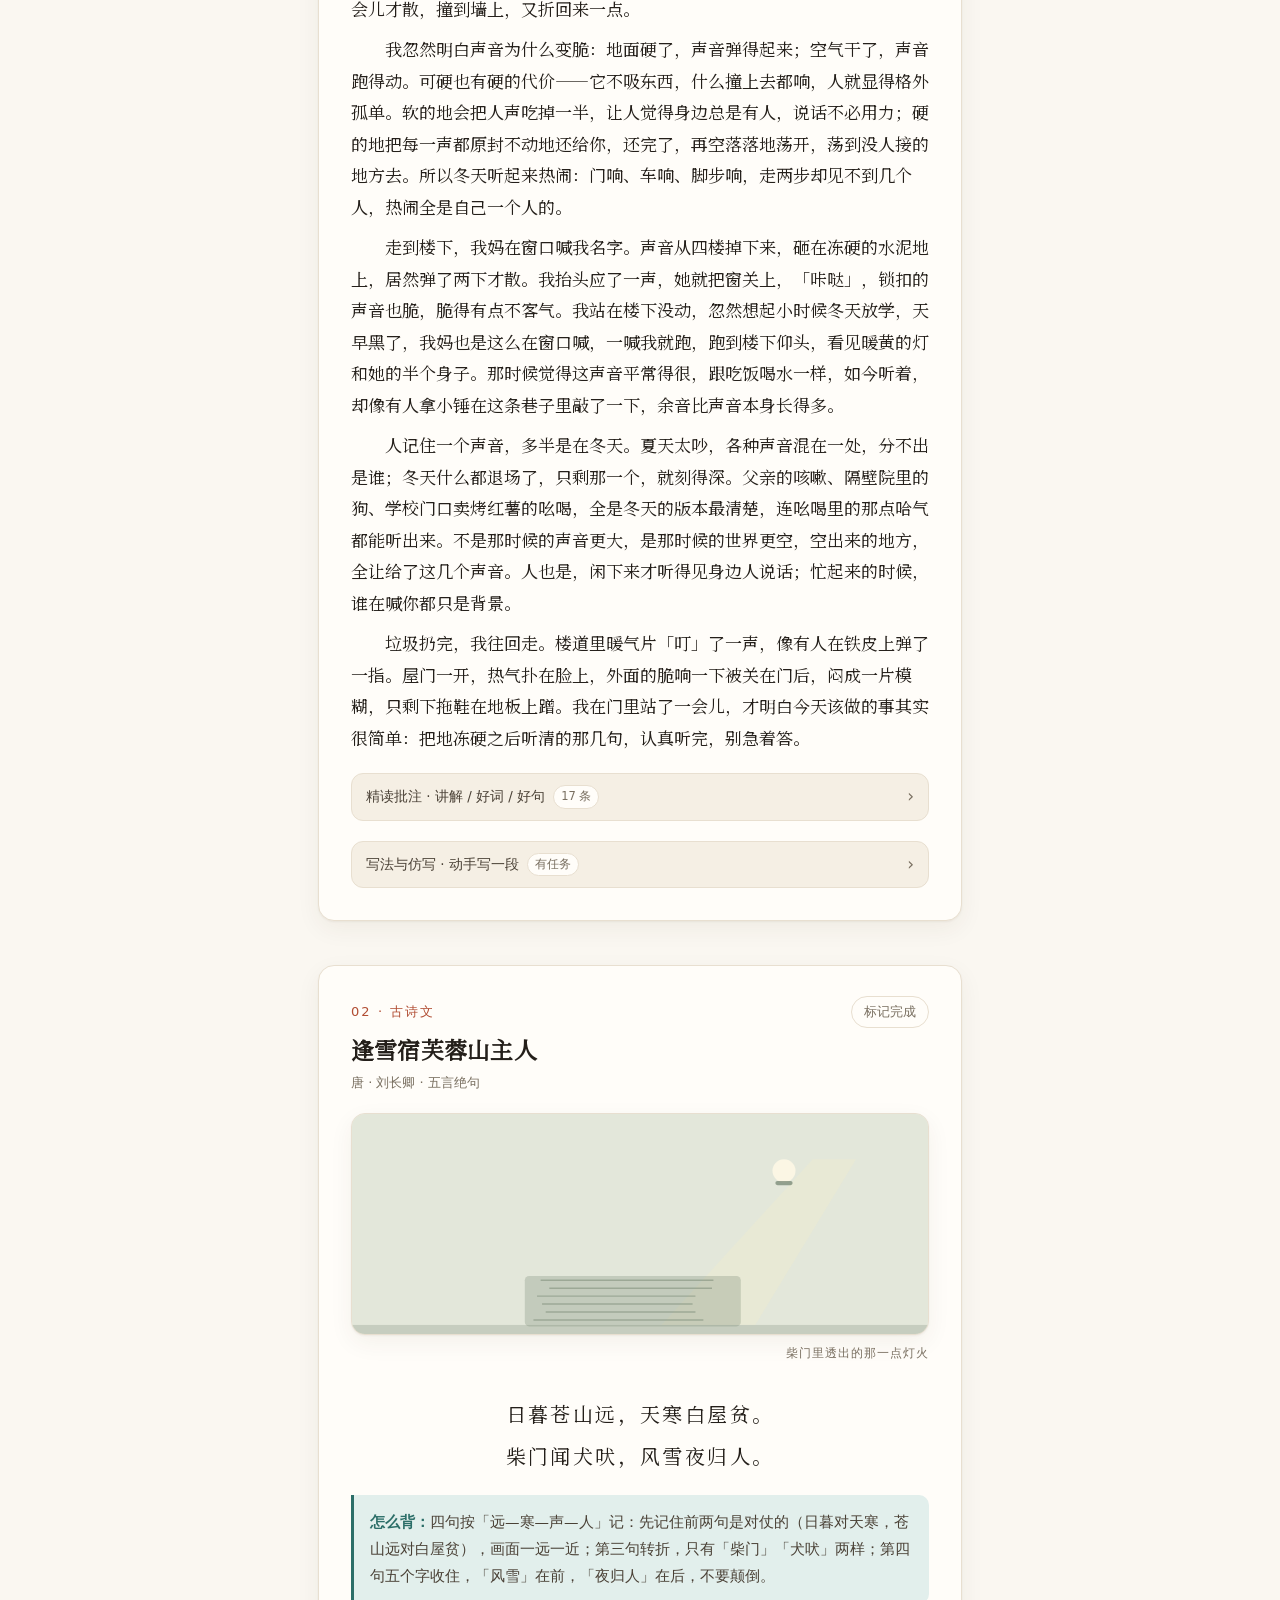
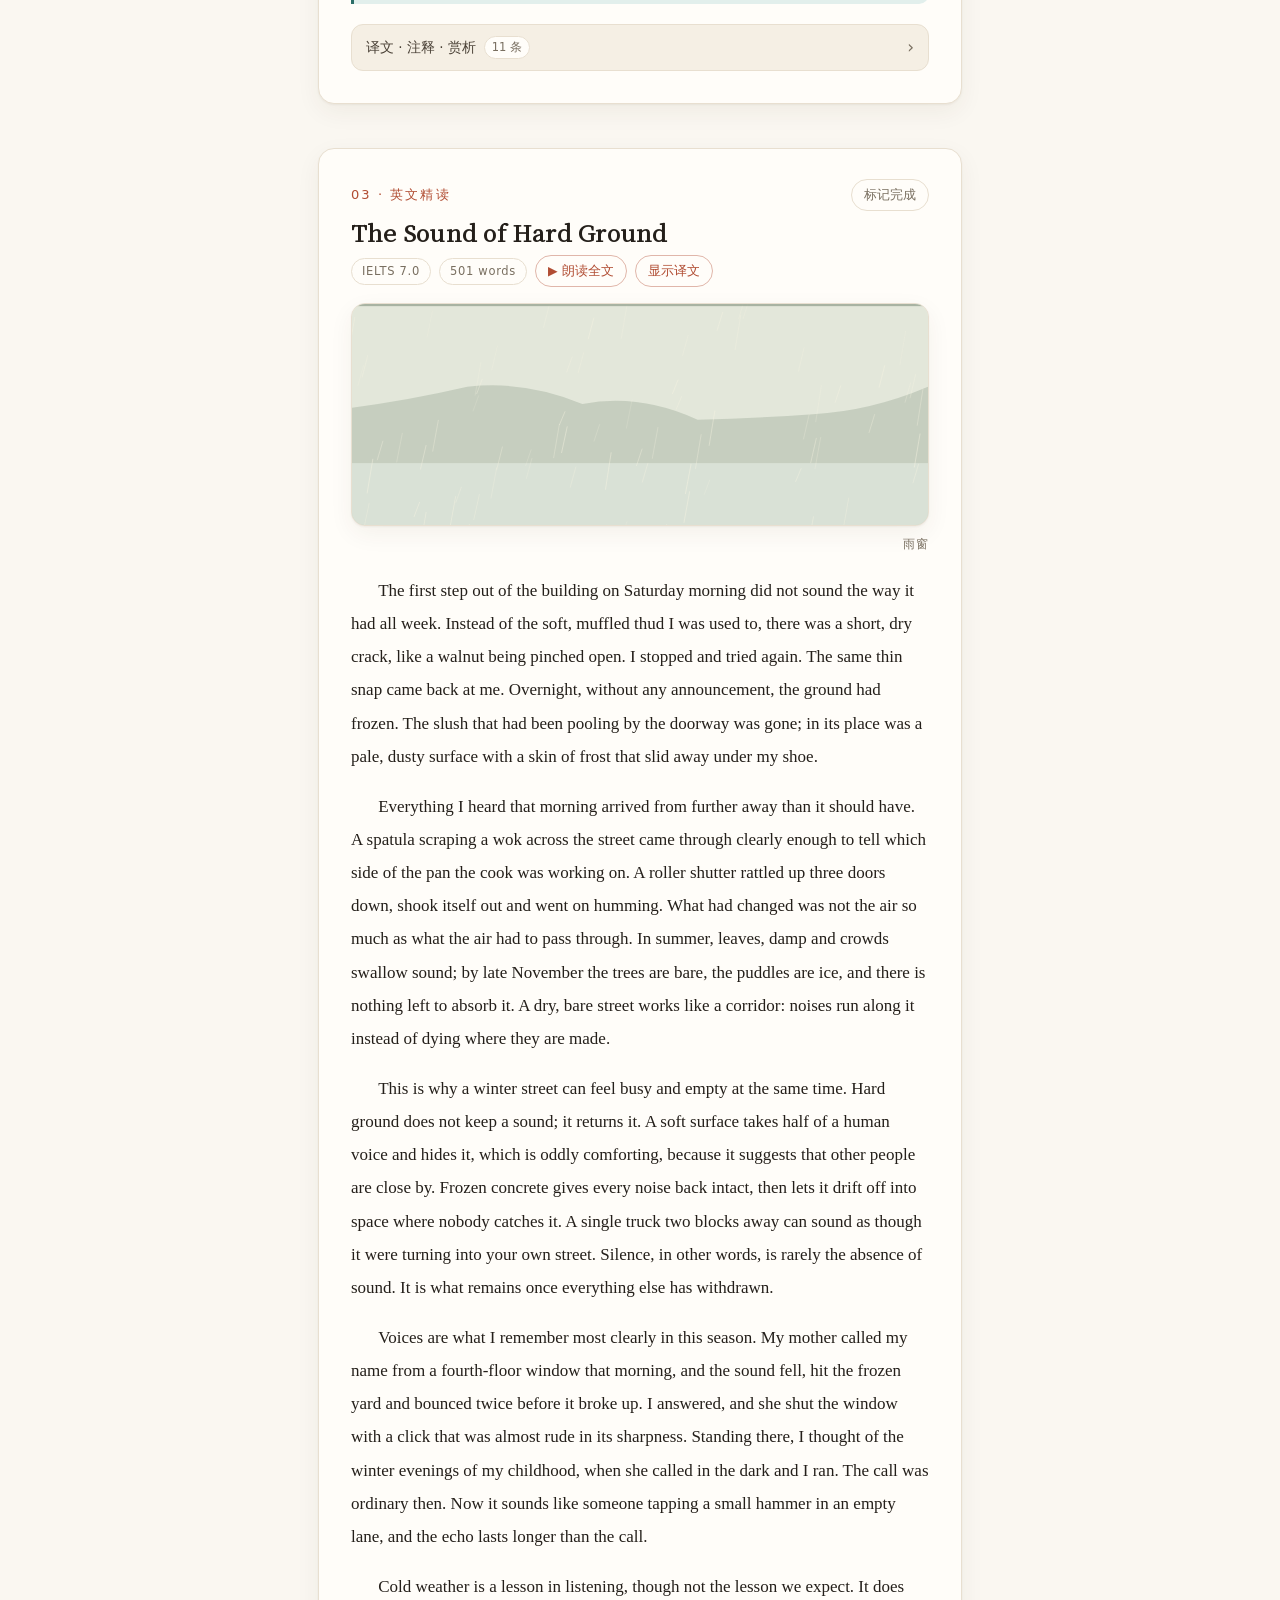
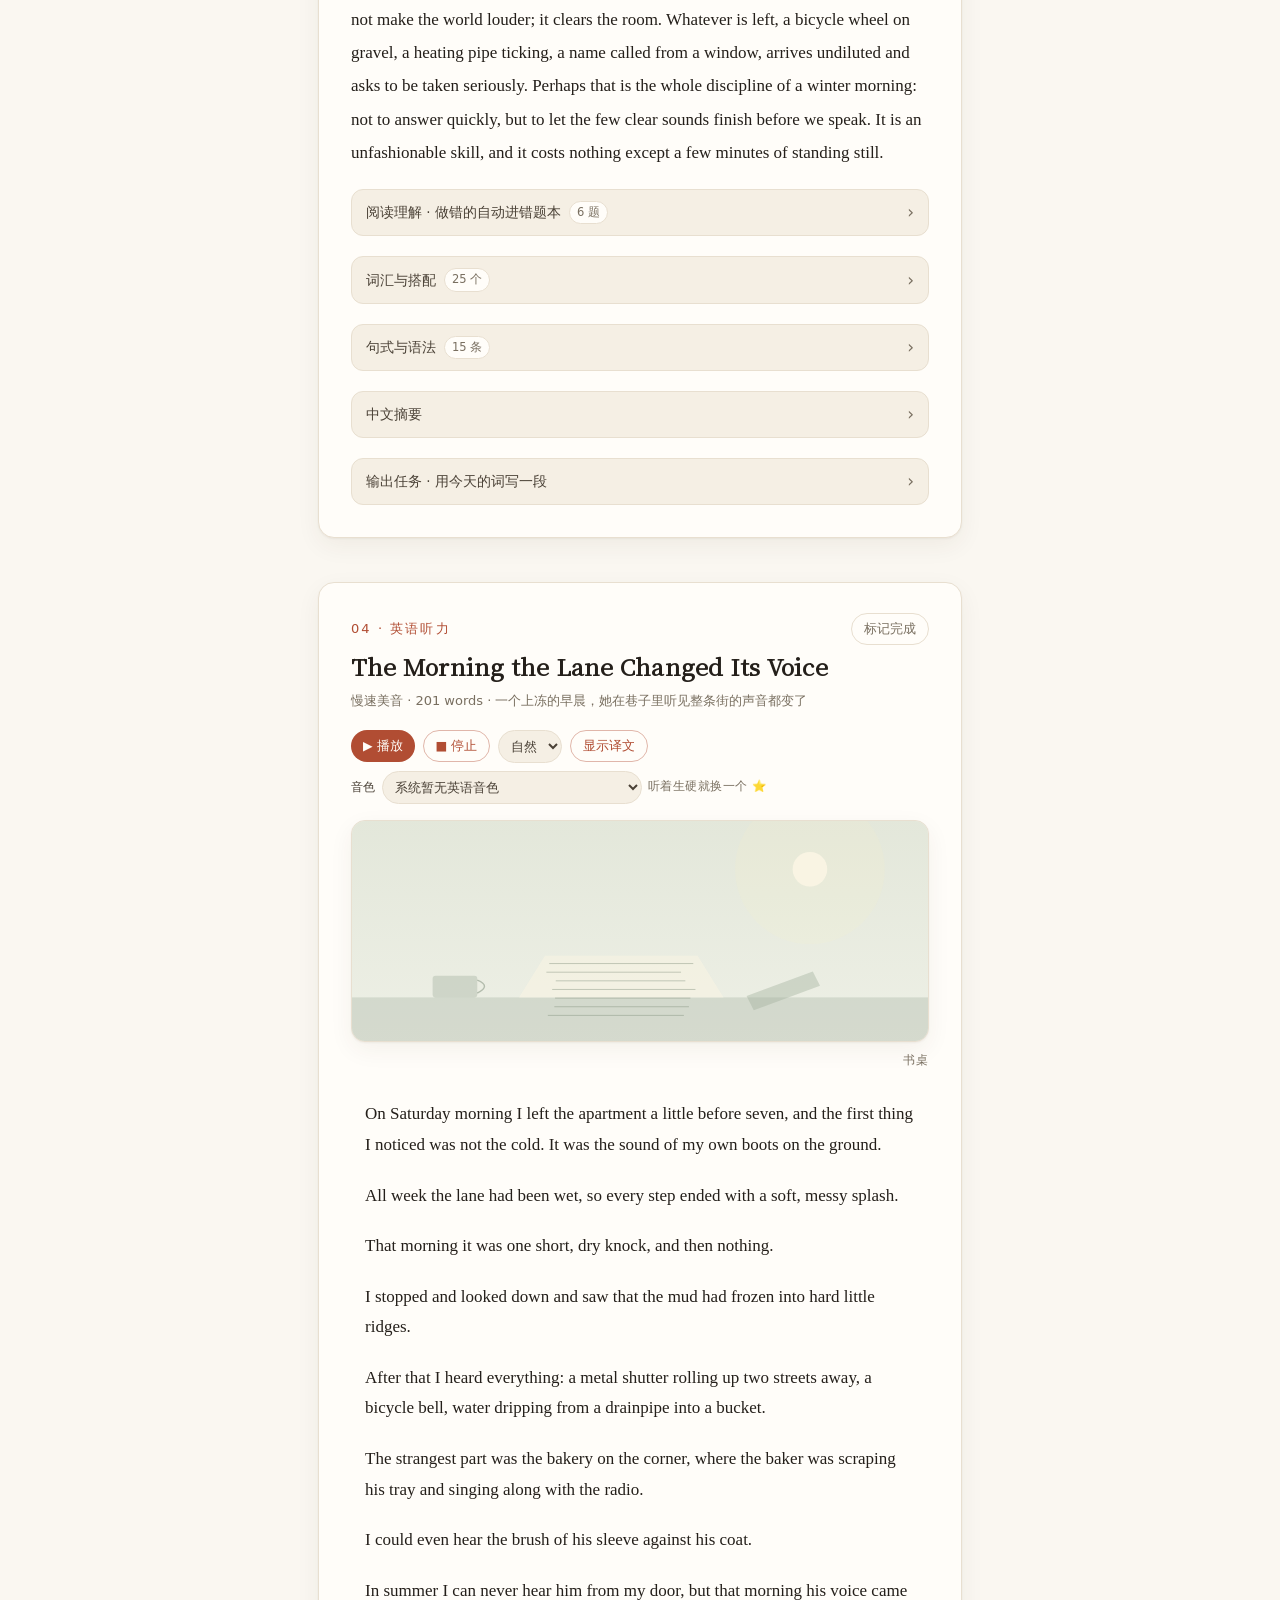
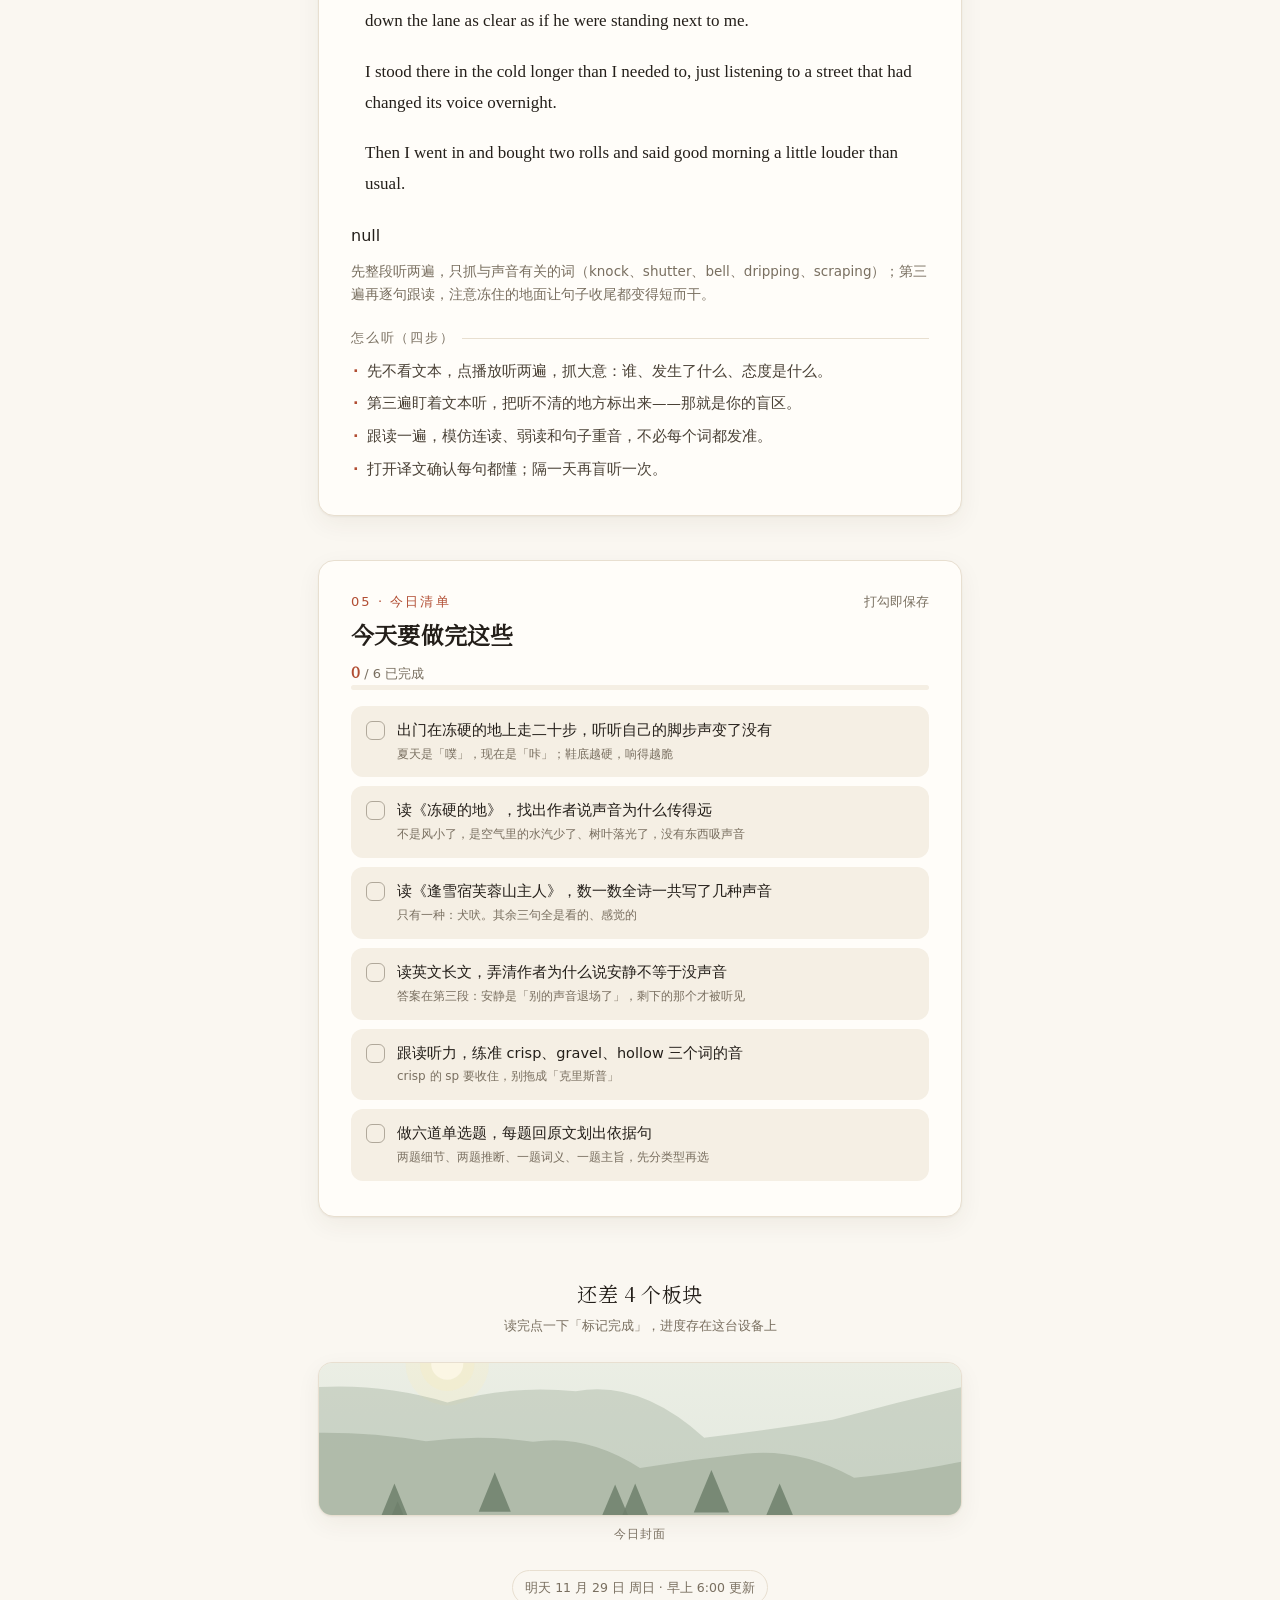
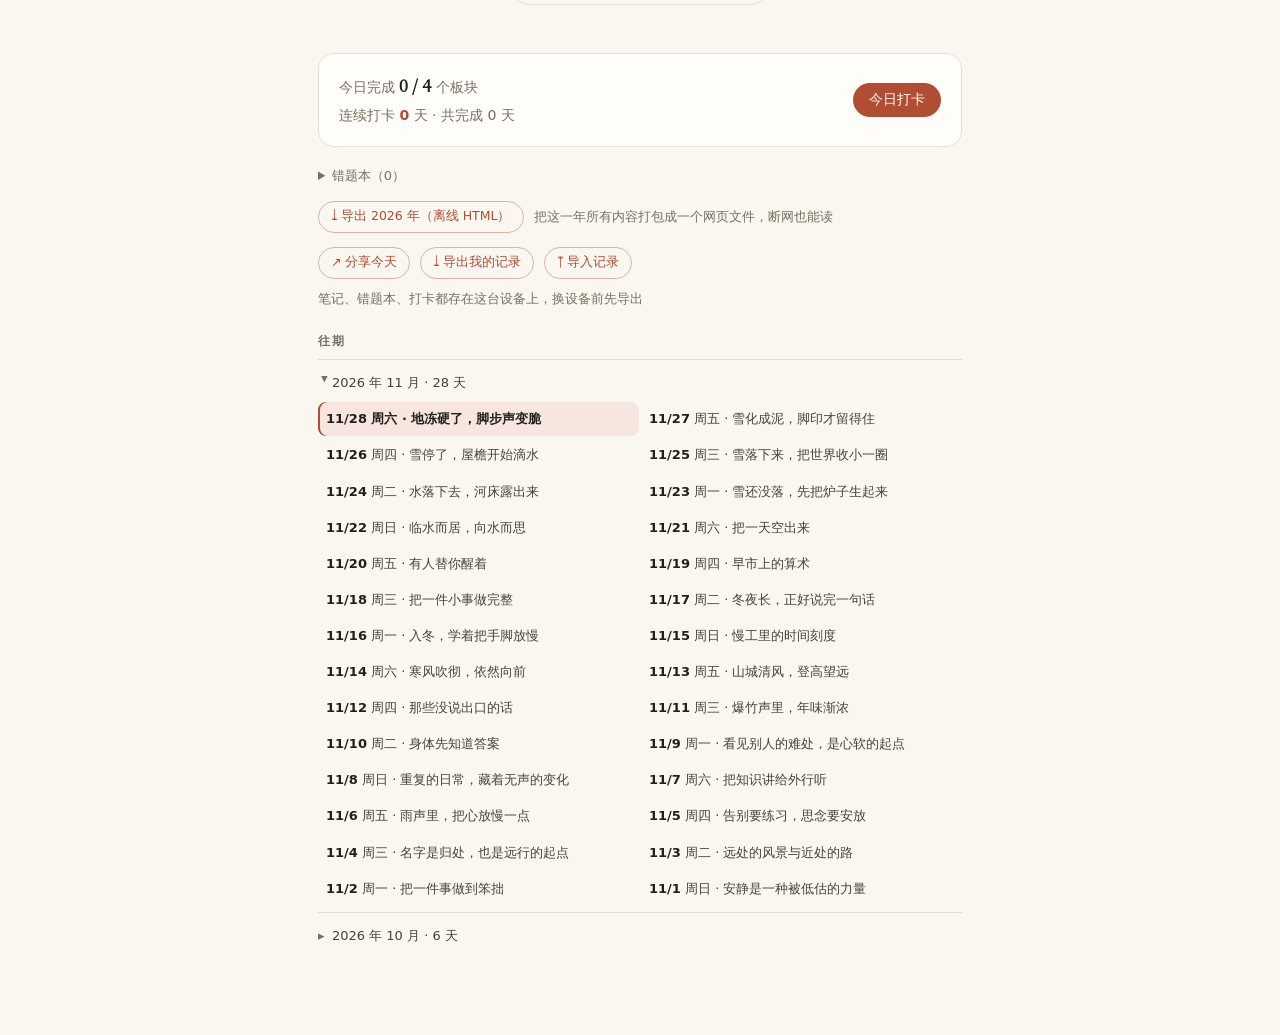
==== commit 6753b511: "content: 2026-11-28" ====
--- a/index.html
+++ b/index.html
@@ -55,8 +55,9 @@
     <p>每天一篇原创散文、一首古诗、一篇雅思级英文精读、一段自创美音听力，配今日一句与任务清单。</p>
     <p>正文由浏览器脚本渲染，请开启 JavaScript 后访问。已发布的内容如下：</p>
     <!--ARCHIVE:START-->
-<h3>2026 年 11 月 · 27 天</h3>
+<h3>2026 年 11 月 · 28 天</h3>
 <ul>
+<li><a href="?d=2026-11-28">11/28 周六 · 地冻硬了，脚步声变脆</a></li>
 <li><a href="?d=2026-11-27">11/27 周五 · 雪化成泥，脚印才留得住</a></li>
 <li><a href="?d=2026-11-26">11/26 周四 · 雪停了，屋檐开始滴水</a></li>
 <li><a href="?d=2026-11-25">11/25 周三 · 雪落下来，把世界收小一圈</a></li>
